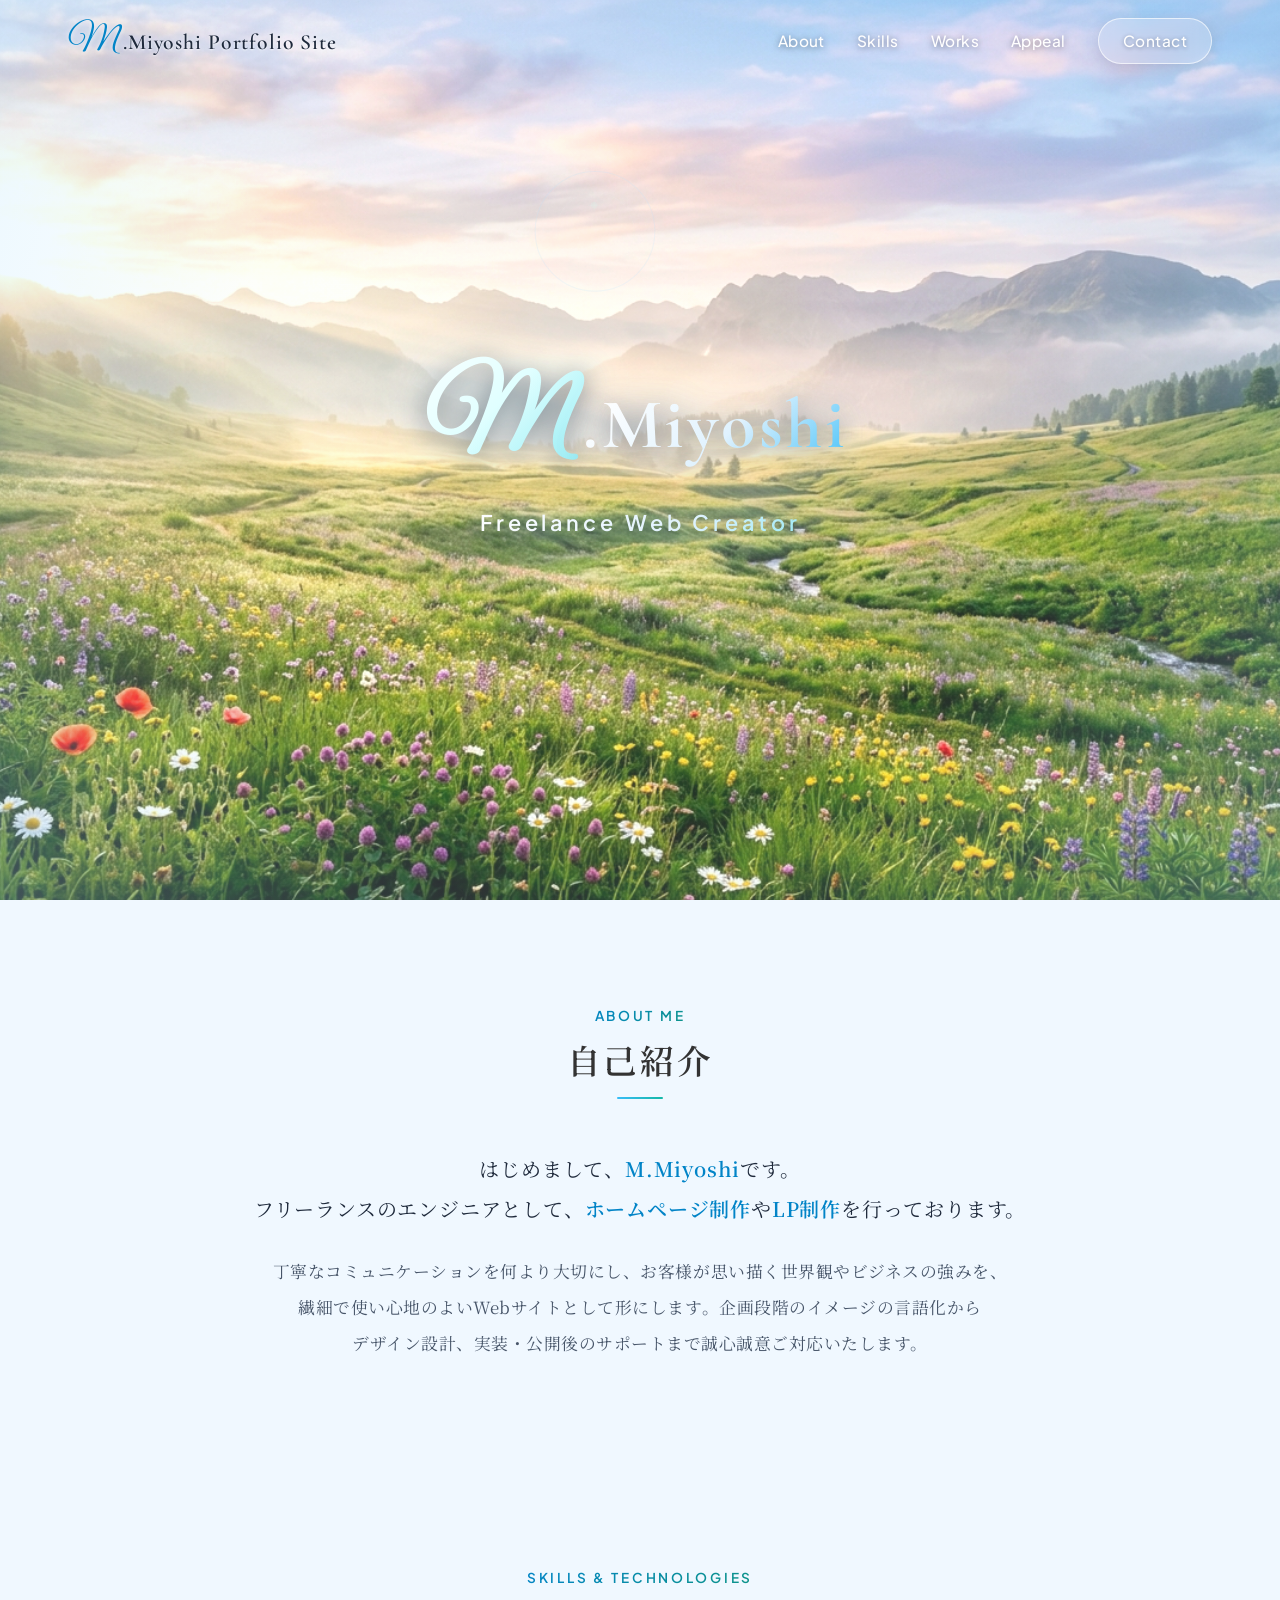
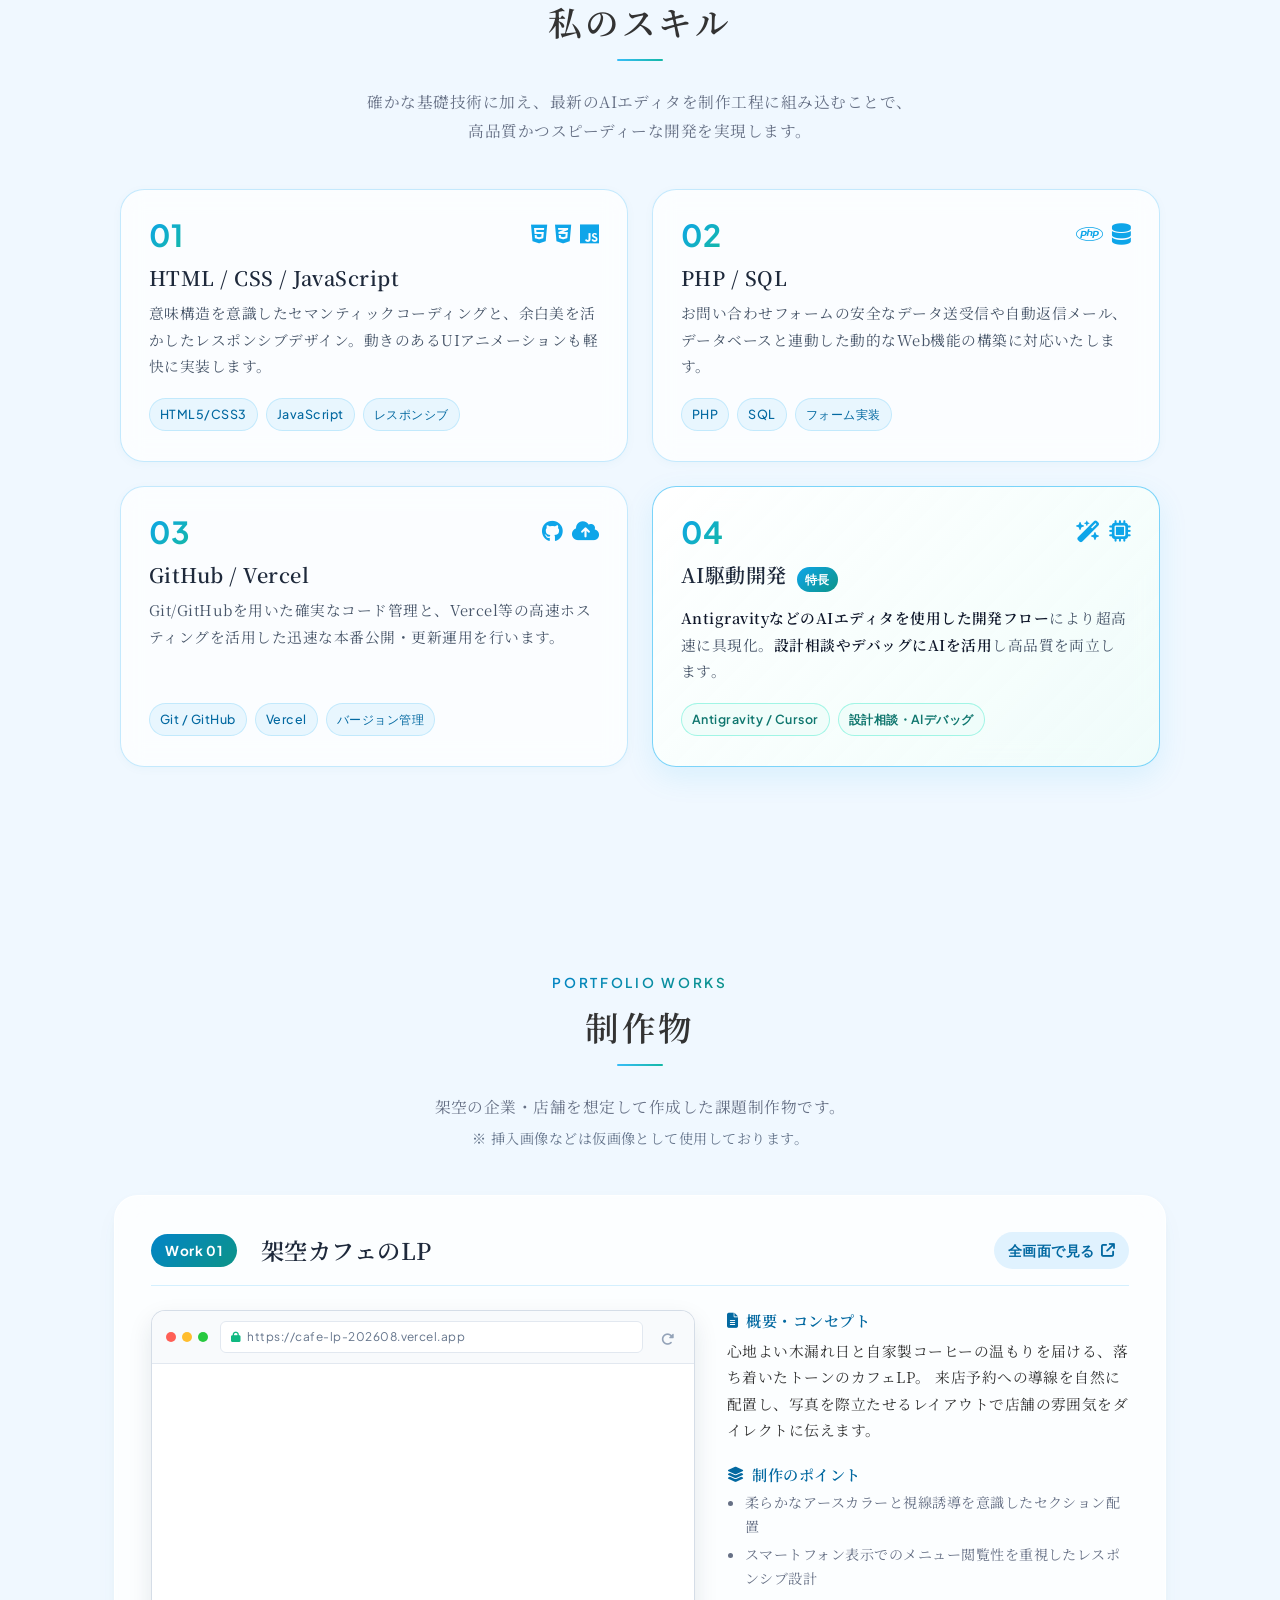
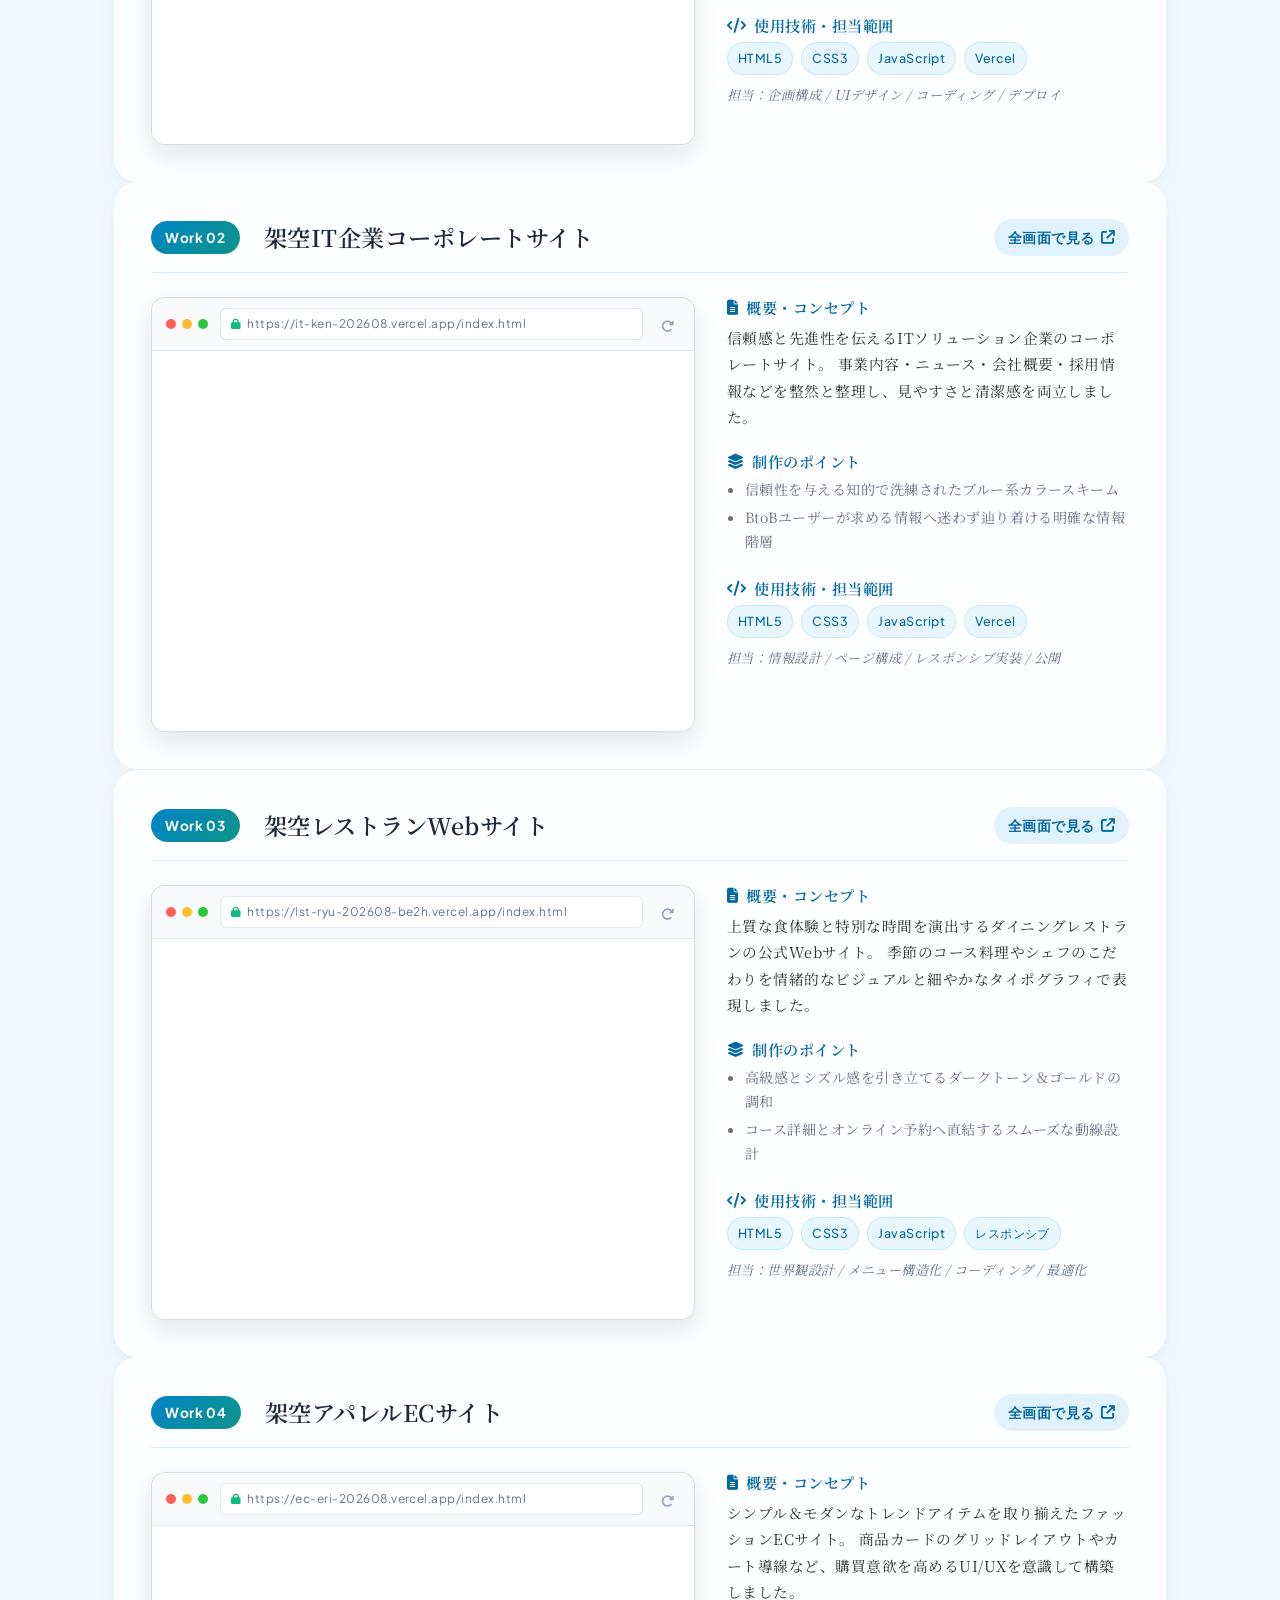
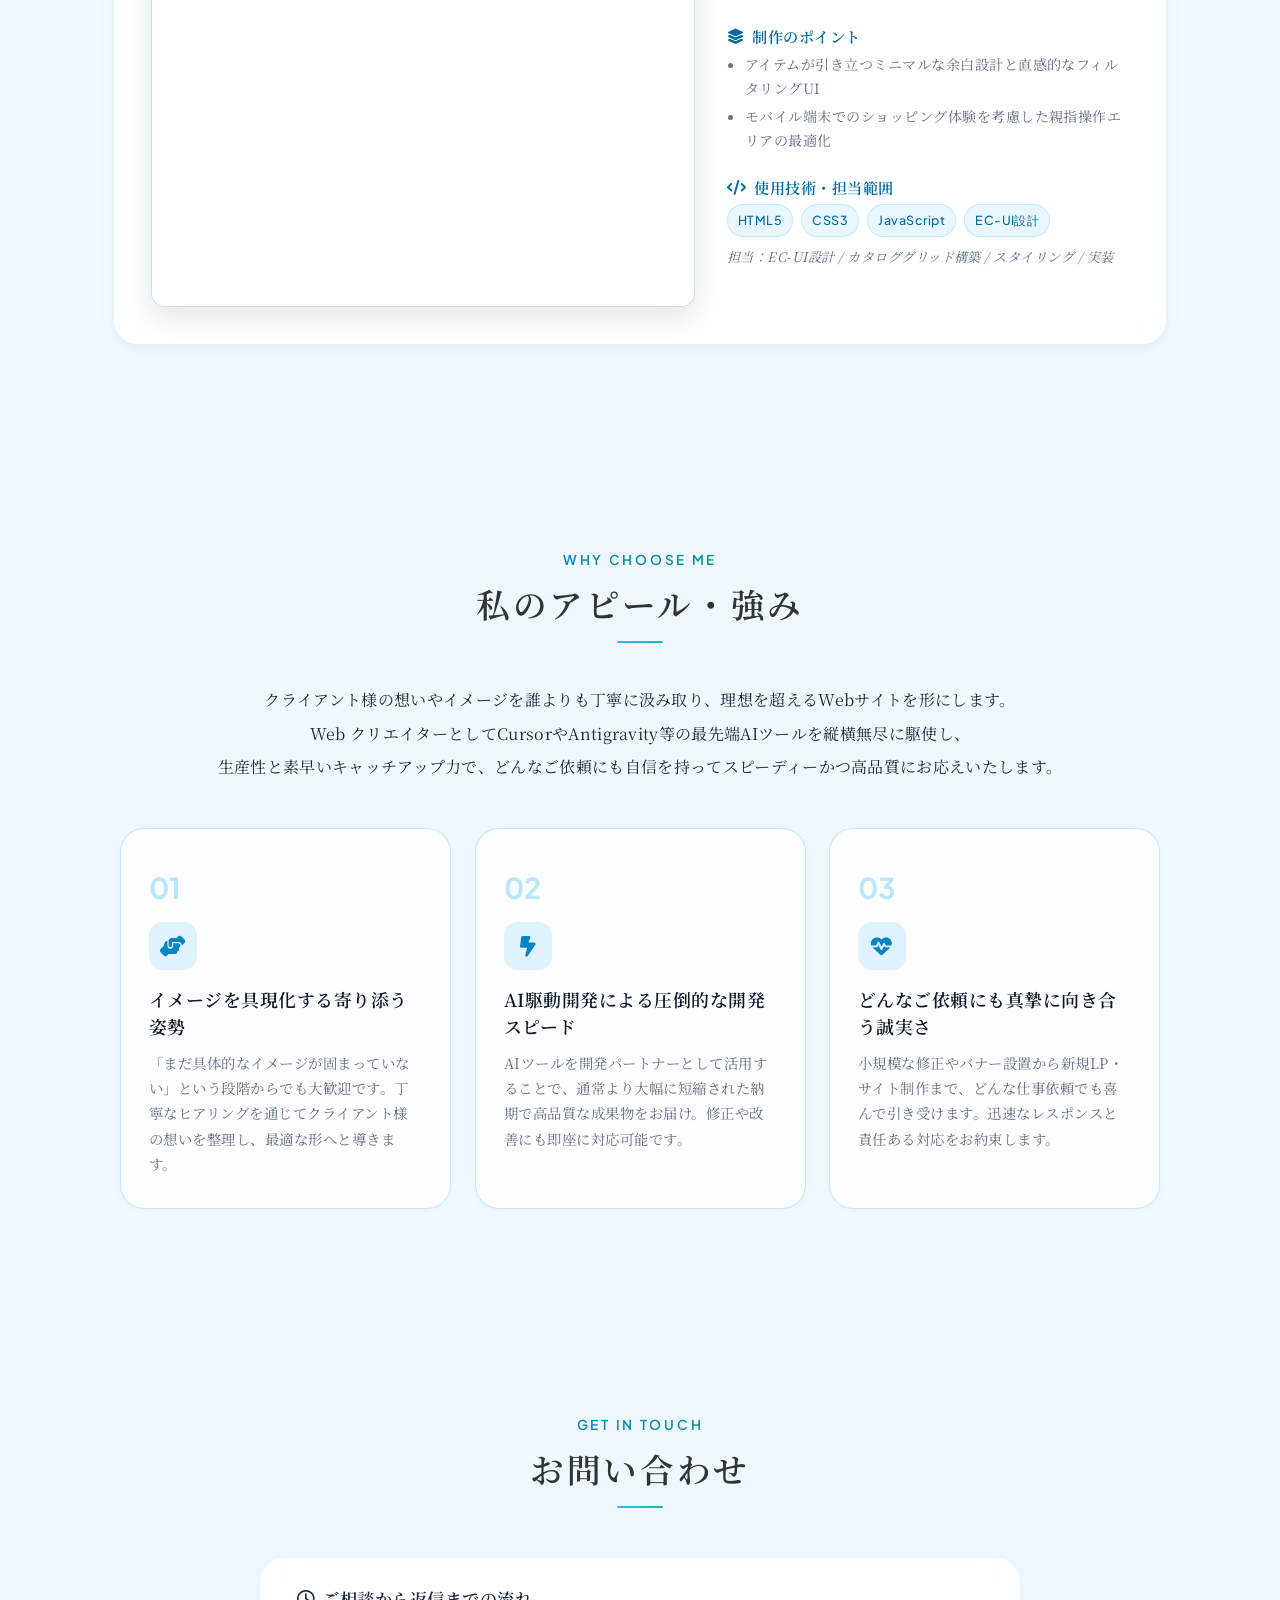
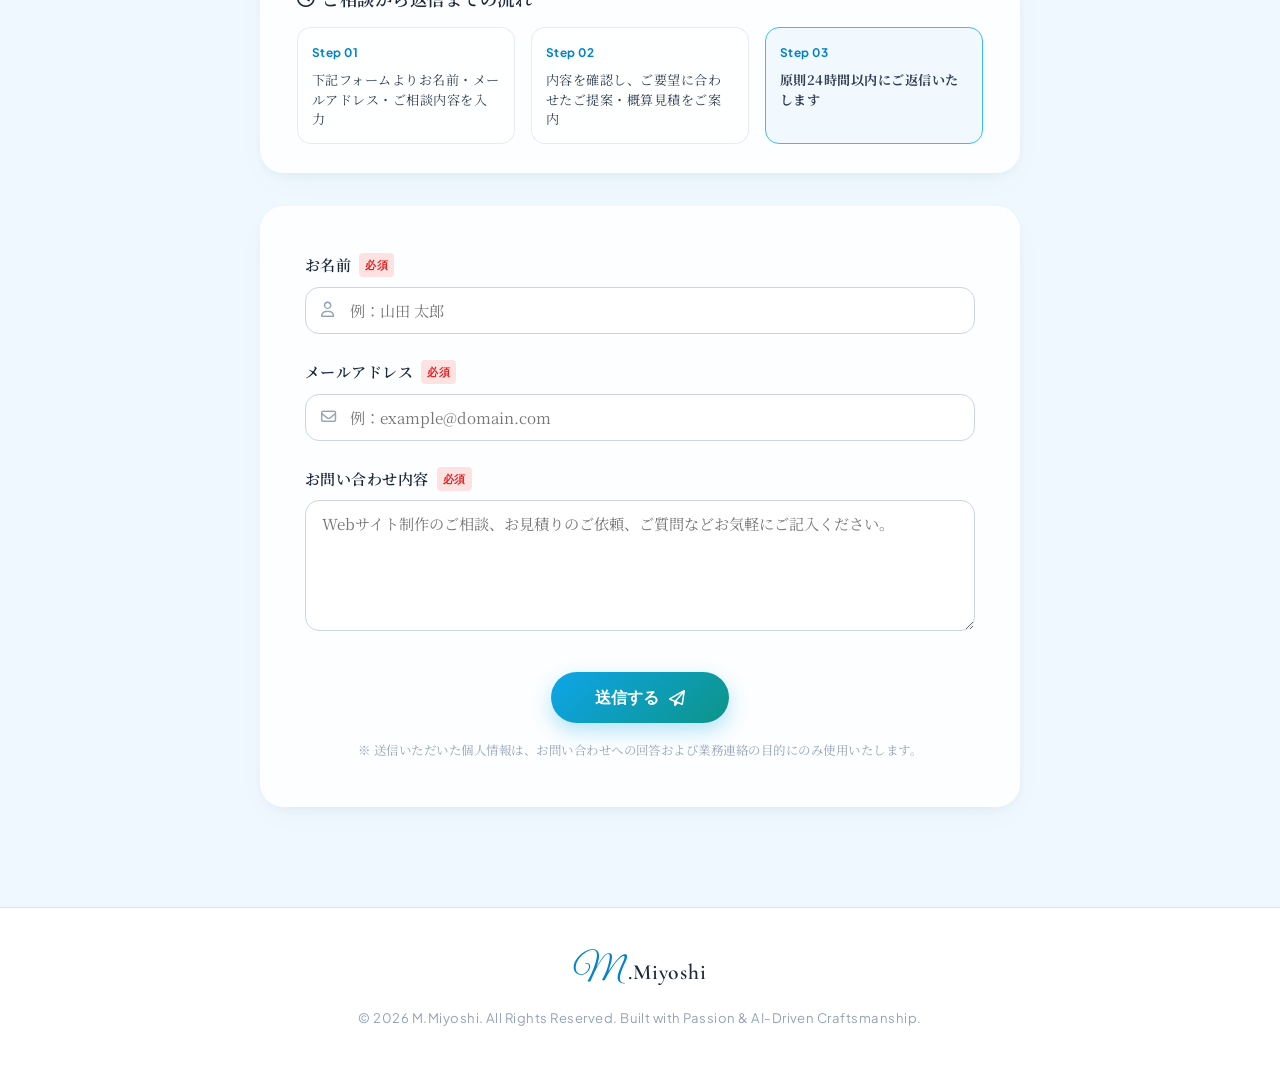
==== index.html @ 2bb3b826 "公開" ====
<!DOCTYPE html>
<html lang="ja">
<head>
  <!-- 文字コードとビューポートの設定（スマホ・タブレット・PC対応） -->
  <meta charset="UTF-8">
  <meta name="viewport" content="width=device-width, initial-scale=1.0">
  <meta name="description" content="フリーランスエンジニア M.Miyoshi のポートフォリオサイト。ホームページ制作・LP制作からAI駆動開発による高品質・迅速なWeb制作を提供します。">
  <title>M.Miyoshi | Freelance Web Creator Portfolio</title>

  <!-- Google Fonts: 日本語明朝体（Noto Serif JP）、筆記体（Great Vibes）、サンセリフ（Plus Jakarta Sans / Cormorant Garamond） -->
  <link rel="preconnect" href="https://fonts.googleapis.com">
  <link rel="preconnect" href="https://fonts.gstatic.com" crossorigin>
  <link href="https://fonts.googleapis.com/css2?family=Cormorant+Garamond:wght@500;600;700&family=Great+Vibes&family=Noto+Serif+JP:wght@300;400;500;600;700&family=Plus+Jakarta+Sans:wght@300;400;500;600;700&display=swap" rel="stylesheet">

  <!-- Font Awesome Icons (軽量なアイコンセット) -->
  <link rel="stylesheet" href="https://cdnjs.cloudflare.com/ajax/libs/font-awesome/6.4.0/css/all.min.css">

  <!-- スタイルシートの読み込み -->
  <link rel="stylesheet" href="style.css">
</head>
<body>

  <!-- =================================================== -->
  <!-- ヘッダー・グローバルナビゲーション -->
  <!-- =================================================== -->
  <header class="site-header" id="site-header">
    <div class="header-container">
      <a href="#hero" class="header-logo">
        <span class="logo-script">M</span><span class="logo-text">.Miyoshi  Portfolio Site</span>
      </a>

      <!-- ナビゲーションメニュー（英語表記・シンプルなリンクと透過ボタン） -->
      <nav class="nav-menu" id="nav-menu">
        <ul class="nav-list">
          <li><a href="#about" class="nav-link">About</a></li>
          <li><a href="#skills" class="nav-link">Skills</a></li>
          <li><a href="#works" class="nav-link">Works</a></li>
          <li><a href="#appeal" class="nav-link">Appeal</a></li>
          <li><a href="#contact" class="nav-link nav-btn">Contact</a></li>
        </ul>
      </nav>

      <!-- モバイル用ハンバーガーボタン -->
      <button class="menu-toggle" id="menu-toggle" aria-label="メニューを開閉する">
        <span></span>
        <span></span>
        <span></span>
      </button>
    </div>
  </header>

  <main>
    <!-- =================================================== -->
    <!-- 1. ヒーローセクション（ファーストビュー） -->
    <!-- 背景写真 + 波紋Canvas + M.Miyoshi + Freelance Web Creatorのみ配置 -->
    <!-- =================================================== -->
    <section class="hero-section" id="hero">
      <!-- 最背面：草原背景画像レイヤー -->
      <div class="hero-bg-layer" style="background-image: url('assets/images/hero_meadow.jpg');"></div>
      
      <!-- 背景オーバーレイ（透明度を上げて写真の美しさを際立たせつつテキスト視認性を確保） -->
      <div class="hero-overlay"></div>

      <!-- 中間：マウス軌跡による水面波紋＆キラキラ描画Canvas -->
      <canvas id="hero-canvas" class="hero-canvas"></canvas>

      <!-- 最前面：テキストコンテンツ（余計な枠や写真は排除し、名前と肩書きのみ洗練して配置） -->
      <div class="hero-content">
        <!-- 名前表示：1文字目"M"は筆記体、".Miyoshi"は柔らかい字体、グラデーション+上品なtext-shadow -->
        <h1 class="hero-name">
          <span class="name-script">M</span><span class="name-soft">.Miyoshi</span>
        </h1>

        <!-- 肩書き：名前と同色のシアン〜ホワイト系グラデーション -->
        <p class="hero-tagline">Freelance Web Creator</p>
      </div>
    </section>


    <!-- =================================================== -->
    <!-- 2. 自己紹介セクション（About） -->
    <!-- 枠をつけず、洗練されたシンプルな流れの見栄え -->
    <!-- =================================================== -->
    <section class="section about-section" id="about">
      <div class="container">
        <!-- セクション共通タイトル -->
        <div class="section-header fade-in">
          <span class="section-subtitle">About Me</span>
          <h2 class="section-title">自己紹介</h2>
          <div class="title-line"></div>
        </div>

        <!-- 枠を外し、自然で上質な流れで読ませるレイアウト -->
        <div class="about-simple-content fade-in">
          <div class="about-lead">
            <p class="lead-text">
              <span class="text-line">はじめまして、<strong>M.Miyoshi</strong>です。</span>
              <span class="text-line">フリーランスのエンジニアとして、<strong>ホームページ制作</strong>や<strong>LP制作</strong>を行っております。</span>
            </p>
          </div>
          
          <div class="about-desc">
            <p>
              <span class="text-line">丁寧なコミュニケーションを何より大切にし、お客様が思い描く世界観やビジネスの強みを、</span>
              <span class="text-line">繊細で使い心地のよいWebサイトとして形にします。企画段階のイメージの言語化から</span>
              <span class="text-line">デザイン設計、実装・公開後のサポートまで誠心誠意ご対応いたします。</span>
            </p>
          </div>
        </div>
      </div>
    </section>


    <!-- =================================================== -->
    <!-- 3. 私のスキルセクション（Skills） -->
    <!-- 番号付きリストによる技術スタックとAI駆動開発の具体例 -->
    <!-- =================================================== -->
    <section class="section skills-section" id="skills">
      <div class="container">
        <div class="section-header fade-in">
          <span class="section-subtitle">Skills & Technologies</span>
          <h2 class="section-title">私のスキル</h2>
          <div class="title-line"></div>
        </div>

        <p class="section-intro fade-in">
          <span class="text-line">確かな基礎技術に加え、最新のAIエディタを制作工程に組み込むことで、</span>
          <span class="text-line">高品質かつスピーディーな開発を実現します。</span>
        </p>

        <!-- 横並び（グリッド）形式でのスキル一覧表示 -->
        <ol class="skills-grid-list">
          
          <!-- スキル 01: フロントエンド -->
          <li class="skill-card-compact glass-card fade-in">
            <div class="card-top-row">
              <span class="skill-badge-num">01</span>
              <div class="tech-icon-group">
                <i class="fa-brands fa-html5"></i>
                <i class="fa-brands fa-css3-alt"></i>
                <i class="fa-brands fa-js"></i>
              </div>
            </div>
            <h3 class="skill-card-title">HTML / CSS / JavaScript</h3>
            <p class="skill-card-desc">
              意味構造を意識したセマンティックコーディングと、余白美を活かしたレスポンシブデザイン。動きのあるUIアニメーションも軽快に実装します。
            </p>
            <div class="tag-list">
              <span class="tech-tag">HTML5/CSS3</span>
              <span class="tech-tag">JavaScript</span>
              <span class="tech-tag">レスポンシブ</span>
            </div>
          </li>

          <!-- スキル 02: バックエンド・DB -->
          <li class="skill-card-compact glass-card fade-in">
            <div class="card-top-row">
              <span class="skill-badge-num">02</span>
              <div class="tech-icon-group">
                <i class="fa-brands fa-php"></i>
                <i class="fa-solid fa-database"></i>
              </div>
            </div>
            <h3 class="skill-card-title">PHP / SQL</h3>
            <p class="skill-card-desc">
              お問い合わせフォームの安全なデータ送受信や自動返信メール、データベースと連動した動的なWeb機能の構築に対応いたします。
            </p>
            <div class="tag-list">
              <span class="tech-tag">PHP</span>
              <span class="tech-tag">SQL</span>
              <span class="tech-tag">フォーム実装</span>
            </div>
          </li>

          <!-- スキル 03: 開発管理・デプロイ -->
          <li class="skill-card-compact glass-card fade-in">
            <div class="card-top-row">
              <span class="skill-badge-num">03</span>
              <div class="tech-icon-group">
                <i class="fa-brands fa-github"></i>
                <i class="fa-solid fa-cloud-arrow-up"></i>
              </div>
            </div>
            <h3 class="skill-card-title">GitHub / Vercel</h3>
            <p class="skill-card-desc">
              Git/GitHubを用いた確実なコード管理と、Vercel等の高速ホスティングを活用した迅速な本番公開・更新運用を行います。
            </p>
            <div class="tag-list">
              <span class="tech-tag">Git / GitHub</span>
              <span class="tech-tag">Vercel</span>
              <span class="tech-tag">バージョン管理</span>
            </div>
          </li>

          <!-- スキル 04: AI駆動開発 -->
          <li class="skill-card-compact glass-card card-ai-special fade-in">
            <div class="card-top-row">
              <span class="skill-badge-num">04</span>
              <div class="tech-icon-group">
                <i class="fa-solid fa-wand-magic-sparkles"></i>
                <i class="fa-solid fa-microchip"></i>
              </div>
            </div>
            <div class="title-with-badge">
              <h3 class="skill-card-title">AI駆動開発</h3>
              <span class="badge-featured">特長</span>
            </div>
            <p class="skill-card-desc">
              <strong>AntigravityなどのAIエディタを使用した開発フロー</strong>により超高速に具現化。<strong>設計相談やデバッグにAIを活用</strong>し高品質を両立します。
            </p>
            <div class="tag-list">
              <span class="tech-tag tag-ai">Antigravity / Cursor</span>
              <span class="tech-tag tag-ai">設計相談・AIデバッグ</span>
            </div>
          </li>

        </ol>
      </div>
    </section>


    <!-- =================================================== -->
    <!-- 4. 今まで作成したサイト（Works / 制作物） -->
    <!-- iframeによる実画面プレビュー埋め込み + 番号付きリスト -->
    <!-- =================================================== -->
    <section class="section works-section" id="works">
      <div class="container">
        <div class="section-header fade-in">
          <span class="section-subtitle">Portfolio Works</span>
          <h2 class="section-title">制作物</h2>
          <div class="title-line"></div>
        </div>

        <p class="section-intro fade-in">
          <span class="text-line">架空の企業・店舗を想定して作成した課題制作物です。</span>
          <span class="text-line section-note">※ 挿入画像などは仮画像として使用しております。</span>
        </p>

        <!-- 番号付きリスト形式でのWorks一覧 -->
        <ol class="works-numbered-list">

          <!-- 作品 01: カフェLP -->
          <li class="work-list-item glass-card fade-in">
            <div class="work-header-row">
              <div class="work-number-badge">Work 01</div>
              <h3 class="work-title">架空カフェのLP</h3>
              <div class="work-actions">
                <a href="https://cafe-lp-202608.vercel.app" target="_blank" rel="noopener noreferrer" class="btn-external" title="別タブで開く">
                  <span>全画面で見る</span>
                  <i class="fa-solid fa-arrow-up-right-from-square"></i>
                </a>
              </div>
            </div>

            <div class="work-content-grid">
              <!-- iframe埋め込みブラウザモックアップ -->
              <div class="browser-mockup">
                <div class="mockup-header">
                  <div class="mockup-dots">
                    <span class="dot red"></span>
                    <span class="dot yellow"></span>
                    <span class="dot green"></span>
                  </div>
                  <div class="mockup-address-bar">
                    <i class="fa-solid fa-lock"></i>
                    <span>https://cafe-lp-202608.vercel.app</span>
                  </div>
                  <div class="mockup-actions">
                    <button class="mockup-btn-reload" data-target="iframe-work-1" title="再読み込み">
                      <i class="fa-solid fa-rotate-right"></i>
                    </button>
                  </div>
                </div>
                <div class="iframe-container">
                  <iframe id="iframe-work-1" src="https://cafe-lp-202608.vercel.app" title="架空カフェのLP" loading="lazy" sandbox="allow-scripts allow-same-origin"></iframe>
                </div>
              </div>

              <!-- 作品解説情報 -->
              <div class="work-info">
                <div class="info-block">
                  <h4 class="info-label"><i class="fa-solid fa-file-lines"></i> 概要・コンセプト</h4>
                  <p class="info-text">
                    心地よい木漏れ日と自家製コーヒーの温もりを届ける、落ち着いたトーンのカフェLP。
                    来店予約への導線を自然に配置し、写真を際立たせるレイアウトで店舗の雰囲気をダイレクトに伝えます。
                  </p>
                </div>

                <div class="info-block">
                  <h4 class="info-label"><i class="fa-solid fa-layer-group"></i> 制作のポイント</h4>
                  <ul class="point-bullet-list">
                    <li>柔らかなアースカラーと視線誘導を意識したセクション配置</li>
                    <li>スマートフォン表示でのメニュー閲覧性を重視したレスポンシブ設計</li>
                  </ul>
                </div>

                <div class="info-block">
                  <h4 class="info-label"><i class="fa-solid fa-code"></i> 使用技術・担当範囲</h4>
                  <div class="tag-list">
                    <span class="tech-tag">HTML5</span>
                    <span class="tech-tag">CSS3</span>
                    <span class="tech-tag">JavaScript</span>
                    <span class="tech-tag">Vercel</span>
                  </div>
                  <p class="role-text">担当：企画構成 / UIデザイン / コーディング / デプロイ</p>
                </div>
              </div>
            </div>
          </li>


          <!-- 作品 02: IT企業コーポレートサイト -->
          <li class="work-list-item glass-card fade-in">
            <div class="work-header-row">
              <div class="work-number-badge">Work 02</div>
              <h3 class="work-title">架空IT企業コーポレートサイト</h3>
              <div class="work-actions">
                <a href="https://it-ken-202608.vercel.app/index.html" target="_blank" rel="noopener noreferrer" class="btn-external" title="別タブで開く">
                  <span>全画面で見る</span>
                  <i class="fa-solid fa-arrow-up-right-from-square"></i>
                </a>
              </div>
            </div>

            <div class="work-content-grid">
              <!-- iframe埋め込みブラウザモックアップ -->
              <div class="browser-mockup">
                <div class="mockup-header">
                  <div class="mockup-dots">
                    <span class="dot red"></span>
                    <span class="dot yellow"></span>
                    <span class="dot green"></span>
                  </div>
                  <div class="mockup-address-bar">
                    <i class="fa-solid fa-lock"></i>
                    <span>https://it-ken-202608.vercel.app/index.html</span>
                  </div>
                  <div class="mockup-actions">
                    <button class="mockup-btn-reload" data-target="iframe-work-2" title="再読み込み">
                      <i class="fa-solid fa-rotate-right"></i>
                    </button>
                  </div>
                </div>
                <div class="iframe-container">
                  <iframe id="iframe-work-2" src="https://it-ken-202608.vercel.app/index.html" title="架空IT企業コーポレートサイト" loading="lazy" sandbox="allow-scripts allow-same-origin"></iframe>
                </div>
              </div>

              <!-- 作品解説情報 -->
              <div class="work-info">
                <div class="info-block">
                  <h4 class="info-label"><i class="fa-solid fa-file-lines"></i> 概要・コンセプト</h4>
                  <p class="info-text">
                    信頼感と先進性を伝えるITソリューション企業のコーポレートサイト。
                    事業内容・ニュース・会社概要・採用情報などを整然と整理し、見やすさと清潔感を両立しました。
                  </p>
                </div>

                <div class="info-block">
                  <h4 class="info-label"><i class="fa-solid fa-layer-group"></i> 制作のポイント</h4>
                  <ul class="point-bullet-list">
                    <li>信頼性を与える知的で洗練されたブルー系カラースキーム</li>
                    <li>BtoBユーザーが求める情報へ迷わず辿り着ける明確な情報階層</li>
                  </ul>
                </div>

                <div class="info-block">
                  <h4 class="info-label"><i class="fa-solid fa-code"></i> 使用技術・担当範囲</h4>
                  <div class="tag-list">
                    <span class="tech-tag">HTML5</span>
                    <span class="tech-tag">CSS3</span>
                    <span class="tech-tag">JavaScript</span>
                    <span class="tech-tag">Vercel</span>
                  </div>
                  <p class="role-text">担当：情報設計 / ページ構成 / レスポンシブ実装 / 公開</p>
                </div>
              </div>
            </div>
          </li>


          <!-- 作品 03: レストランWebサイト -->
          <li class="work-list-item glass-card fade-in">
            <div class="work-header-row">
              <div class="work-number-badge">Work 03</div>
              <h3 class="work-title">架空レストランWebサイト</h3>
              <div class="work-actions">
                <a href="https://lst-ryu-202608-be2h.vercel.app/index.html" target="_blank" rel="noopener noreferrer" class="btn-external" title="別タブで開く">
                  <span>全画面で見る</span>
                  <i class="fa-solid fa-arrow-up-right-from-square"></i>
                </a>
              </div>
            </div>

            <div class="work-content-grid">
              <!-- iframe埋め込みブラウザモックアップ -->
              <div class="browser-mockup">
                <div class="mockup-header">
                  <div class="mockup-dots">
                    <span class="dot red"></span>
                    <span class="dot yellow"></span>
                    <span class="dot green"></span>
                  </div>
                  <div class="mockup-address-bar">
                    <i class="fa-solid fa-lock"></i>
                    <span>https://lst-ryu-202608-be2h.vercel.app/index.html</span>
                  </div>
                  <div class="mockup-actions">
                    <button class="mockup-btn-reload" data-target="iframe-work-3" title="再読み込み">
                      <i class="fa-solid fa-rotate-right"></i>
                    </button>
                  </div>
                </div>
                <div class="iframe-container">
                  <iframe id="iframe-work-3" src="https://lst-ryu-202608-be2h.vercel.app/index.html" title="架空レストランWebサイト" loading="lazy" sandbox="allow-scripts allow-same-origin"></iframe>
                </div>
              </div>

              <!-- 作品解説情報 -->
              <div class="work-info">
                <div class="info-block">
                  <h4 class="info-label"><i class="fa-solid fa-file-lines"></i> 概要・コンセプト</h4>
                  <p class="info-text">
                    上質な食体験と特別な時間を演出するダイニングレストランの公式Webサイト。
                    季節のコース料理やシェフのこだわりを情緒的なビジュアルと細やかなタイポグラフィで表現しました。
                  </p>
                </div>

                <div class="info-block">
                  <h4 class="info-label"><i class="fa-solid fa-layer-group"></i> 制作のポイント</h4>
                  <ul class="point-bullet-list">
                    <li>高級感とシズル感を引き立てるダークトーン＆ゴールドの調和</li>
                    <li>コース詳細とオンライン予約へ直結するスムーズな動線設計</li>
                  </ul>
                </div>

                <div class="info-block">
                  <h4 class="info-label"><i class="fa-solid fa-code"></i> 使用技術・担当範囲</h4>
                  <div class="tag-list">
                    <span class="tech-tag">HTML5</span>
                    <span class="tech-tag">CSS3</span>
                    <span class="tech-tag">JavaScript</span>
                    <span class="tech-tag">レスポンシブ</span>
                  </div>
                  <p class="role-text">担当：世界観設計 / メニュー構造化 / コーディング / 最適化</p>
                </div>
              </div>
            </div>
          </li>


          <!-- 作品 04: アパレルECサイト -->
          <li class="work-list-item glass-card fade-in">
            <div class="work-header-row">
              <div class="work-number-badge">Work 04</div>
              <h3 class="work-title">架空アパレルECサイト</h3>
              <div class="work-actions">
                <a href="https://ec-eri-202608.vercel.app/index.html" target="_blank" rel="noopener noreferrer" class="btn-external" title="別タブで開く">
                  <span>全画面で見る</span>
                  <i class="fa-solid fa-arrow-up-right-from-square"></i>
                </a>
              </div>
            </div>

            <div class="work-content-grid">
              <!-- iframe埋め込みブラウザモックアップ -->
              <div class="browser-mockup">
                <div class="mockup-header">
                  <div class="mockup-dots">
                    <span class="dot red"></span>
                    <span class="dot yellow"></span>
                    <span class="dot green"></span>
                  </div>
                  <div class="mockup-address-bar">
                    <i class="fa-solid fa-lock"></i>
                    <span>https://ec-eri-202608.vercel.app/index.html</span>
                  </div>
                  <div class="mockup-actions">
                    <button class="mockup-btn-reload" data-target="iframe-work-4" title="再読み込み">
                      <i class="fa-solid fa-rotate-right"></i>
                    </button>
                  </div>
                </div>
                <div class="iframe-container">
                  <iframe id="iframe-work-4" src="https://ec-eri-202608.vercel.app/index.html" title="架空アパレルECサイト" loading="lazy" sandbox="allow-scripts allow-same-origin"></iframe>
                </div>
              </div>

              <!-- 作品解説情報 -->
              <div class="work-info">
                <div class="info-block">
                  <h4 class="info-label"><i class="fa-solid fa-file-lines"></i> 概要・コンセプト</h4>
                  <p class="info-text">
                    シンプル＆モダンなトレンドアイテムを取り揃えたファッションECサイト。
                    商品カードのグリッドレイアウトやカート導線など、購買意欲を高めるUI/UXを意識して構築しました。
                  </p>
                </div>

                <div class="info-block">
                  <h4 class="info-label"><i class="fa-solid fa-layer-group"></i> 制作のポイント</h4>
                  <ul class="point-bullet-list">
                    <li>アイテムが引き立つミニマルな余白設計と直感的なフィルタリングUI</li>
                    <li>モバイル端末でのショッピング体験を考慮した親指操作エリアの最適化</li>
                  </ul>
                </div>

                <div class="info-block">
                  <h4 class="info-label"><i class="fa-solid fa-code"></i> 使用技術・担当範囲</h4>
                  <div class="tag-list">
                    <span class="tech-tag">HTML5</span>
                    <span class="tech-tag">CSS3</span>
                    <span class="tech-tag">JavaScript</span>
                    <span class="tech-tag">EC-UI設計</span>
                  </div>
                  <p class="role-text">担当：EC-UI設計 / カタロググリッド構築 / スタイリング / 実装</p>
                </div>
              </div>
            </div>
          </li>

        </ol>
      </div>
    </section>


    <!-- =================================================== -->
    <!-- 5. アピールセクション（Appeal） -->
    <!-- AI-Driven Developerとしての強み・キャッチアップ力・寄り添う姿勢 -->
    <!-- =================================================== -->
    <section class="section appeal-section" id="appeal">
      <div class="container">
        <div class="section-header fade-in">
          <span class="section-subtitle">Why Choose Me</span>
          <h2 class="section-title">私のアピール・強み</h2>
          <div class="title-line"></div>
        </div>

        <!-- アピール自己紹介文（枠を除去し、テキストのみで配置） -->
        <div class="appeal-statement fade-in">
          <p class="statement-text">
            <span class="text-line">クライアント様の想いやイメージを誰よりも丁寧に汲み取り、理想を超えるWebサイトを形にします。</span>
            <span class="text-line">Web クリエイターとしてCursorやAntigravity等の最先端AIツールを縦横無尽に駆使し、</span>
            <span class="text-line">生産性と素早いキャッチアップ力で、どんなご依頼にも自信を持ってスピーディーかつ高品質にお応えいたします。</span>
          </p>
        </div>

        <!-- 番号付きリスト形式での強み解説 -->
        <ol class="appeal-numbered-list">
          
          <li class="appeal-card glass-card fade-in">
            <div class="appeal-num">01</div>
            <div class="appeal-icon-wrap">
              <i class="fa-solid fa-handshake-angle"></i>
            </div>
            <h3 class="appeal-card-title">イメージを具現化する寄り添う姿勢</h3>
            <p class="appeal-card-desc">
              「まだ具体的なイメージが固まっていない」という段階からでも大歓迎です。丁寧なヒアリングを通じてクライアント様の想いを整理し、最適な形へと導きます。
            </p>
          </li>

          <li class="appeal-card glass-card fade-in">
            <div class="appeal-num">02</div>
            <div class="appeal-icon-wrap">
              <i class="fa-solid fa-bolt-lightning"></i>
            </div>
            <h3 class="appeal-card-title">AI駆動開発による圧倒的な開発スピード</h3>
            <p class="appeal-card-desc">
              AIツールを開発パートナーとして活用することで、通常より大幅に短縮された納期で高品質な成果物をお届け。修正や改善にも即座に対応可能です。
            </p>
          </li>

          <li class="appeal-card glass-card fade-in">
            <div class="appeal-num">03</div>
            <div class="appeal-icon-wrap">
              <i class="fa-solid fa-heart-pulse"></i>
            </div>
            <h3 class="appeal-card-title">どんなご依頼にも真摯に向き合う誠実さ</h3>
            <p class="appeal-card-desc">
              小規模な修正やバナー設置から新規LP・サイト制作まで、どんな仕事依頼でも喜んで引き受けます。迅速なレスポンスと責任ある対応をお約束します。
            </p>
          </li>

        </ol>
      </div>
    </section>


    <!-- =================================================== -->
    <!-- 6. お問い合わせセクション（Contact） -->
    <!-- シンプルな入力フォーム + 24時間以内返信のご案内 -->
    <!-- =================================================== -->
    <section class="section contact-section" id="contact">
      <div class="container">
        <div class="section-header fade-in">
          <span class="section-subtitle">Get In Touch</span>
          <h2 class="section-title">お問い合わせ</h2>
          <div class="title-line"></div>
        </div>

        <!-- 番号付きリストによるご相談・返信の流れ案内 -->
        <div class="contact-flow-card glass-card fade-in">
          <h3 class="flow-title"><i class="fa-regular fa-clock"></i> ご相談から返信までの流れ</h3>
          <ol class="contact-steps-list">
            <li class="step-item">
              <span class="step-num">Step 01</span>
              <span class="step-text">下記フォームよりお名前・メールアドレス・ご相談内容を入力</span>
            </li>
            <li class="step-item">
              <span class="step-num">Step 02</span>
              <span class="step-text">内容を確認し、ご要望に合わせたご提案・概算見積をご案内</span>
            </li>
            <li class="step-item highlight-step">
              <span class="step-num">Step 03</span>
              <span class="step-text"><strong>原則24時間以内にご返信いたします</strong></span>
            </li>
          </ol>
        </div>

        <!-- お問い合わせフォーム -->
        <div class="contact-card glass-card fade-in">
          <form class="contact-form" id="contact-form">
            <!-- 名前 -->
            <div class="form-group">
              <label for="user-name" class="form-label">
                お名前 <span class="required-badge">必須</span>
              </label>
              <div class="input-wrapper">
                <i class="fa-regular fa-user input-icon"></i>
                <input type="text" id="user-name" name="name" class="form-input" placeholder="例：山田 太郎" required>
              </div>
            </div>

            <!-- メールアドレス -->
            <div class="form-group">
              <label for="user-email" class="form-label">
                メールアドレス <span class="required-badge">必須</span>
              </label>
              <div class="input-wrapper">
                <i class="fa-regular fa-envelope input-icon"></i>
                <input type="email" id="user-email" name="email" class="form-input" placeholder="例：example@domain.com" required>
              </div>
            </div>

            <!-- お問い合わせ内容 -->
            <div class="form-group">
              <label for="user-message" class="form-label">
                お問い合わせ内容 <span class="required-badge">必須</span>
              </label>
              <div class="input-wrapper">
                <textarea id="user-message" name="message" class="form-textarea" rows="5" placeholder="Webサイト制作のご相談、お見積りのご依頼、ご質問などお気軽にご記入ください。" required></textarea>
              </div>
            </div>

            <!-- 送信ボタン -->
            <div class="form-submit-wrap">
              <button type="submit" class="btn-submit" id="submit-btn">
                <span>送信する</span>
                <i class="fa-regular fa-paper-plane"></i>
              </button>
            </div>

            <p class="form-notice">※ 送信いただいた個人情報は、お問い合わせへの回答および業務連絡の目的にのみ使用いたします。</p>
          </form>

          <!-- 送信完了トースト通知 -->
          <div class="form-success-toast" id="form-success-toast" aria-live="polite">
            <i class="fa-solid fa-circle-check"></i>
            <div>
              <h4>お問い合わせありがとうございます</h4>
              <p>メッセージを受け付けました。24時間以内にご返信いたします。</p>
            </div>
          </div>
        </div>

      </div>
    </section>
  </main>

  <!-- =================================================== -->
  <!-- フッター -->
  <!-- =================================================== -->
  <footer class="site-footer">
    <div class="container footer-content">
      <div class="footer-logo">
        <span class="logo-script">M</span><span class="logo-text">.Miyoshi</span>
      </div>
      <p class="footer-copy">© 2026 M.Miyoshi. All Rights Reserved. Built with Passion & AI-Driven Craftsmanship.</p>
    </div>
  </footer>

  <!-- =================================================== -->
  <!-- 画面右下：シャボン玉風フローティングナビゲーション -->
  <!-- ヒーローセクション以降で出現する固定UI -->
  <!-- =================================================== -->
  <div class="floating-bubble-nav" id="floating-bubble-nav" aria-label="フローティングメニュー">
    <!-- 背景タップでメニューを閉じる透明オーバーレイ -->
    <div class="bubble-backdrop" id="bubble-backdrop" aria-hidden="true"></div>

    <!-- シャボン玉展開メニュー（バブルリンク群） -->
    <nav class="bubble-menu-cluster" id="bubble-menu-cluster" aria-label="セクションナビゲーション">
      <!-- 1. TOP バブル -->
      <a href="#hero" class="bubble-item bubble-item-1" data-label="TOP" title="トップへ戻る">
        <span class="bubble-glow"></span>
        <span class="bubble-content">
          <i class="fa-solid fa-arrow-up"></i>
          <span class="bubble-text">TOP</span>
        </span>
      </a>

      <!-- 2. About バブル -->
      <a href="#about" class="bubble-item bubble-item-2" data-label="About" title="自己紹介">
        <span class="bubble-glow"></span>
        <span class="bubble-content">
          <i class="fa-solid fa-user"></i>
          <span class="bubble-text">About</span>
        </span>
      </a>

      <!-- 3. Skills バブル -->
      <a href="#skills" class="bubble-item bubble-item-3" data-label="Skills" title="スキル一覧">
        <span class="bubble-glow"></span>
        <span class="bubble-content">
          <i class="fa-solid fa-code"></i>
          <span class="bubble-text">Skills</span>
        </span>
      </a>

      <!-- 4. Works バブル -->
      <a href="#works" class="bubble-item bubble-item-4" data-label="Works" title="制作物">
        <span class="bubble-glow"></span>
        <span class="bubble-content">
          <i class="fa-solid fa-laptop-code"></i>
          <span class="bubble-text">Works</span>
        </span>
      </a>

      <!-- 5. Appeal バブル -->
      <a href="#appeal" class="bubble-item bubble-item-5" data-label="Appeal" title="私のアピール・強み">
        <span class="bubble-glow"></span>
        <span class="bubble-content">
          <i class="fa-solid fa-wand-magic-sparkles"></i>
          <span class="bubble-text">Appeal</span>
        </span>
      </a>
    </nav>

    <!-- 固定ボタン群（縦並び：丸枠ハンバーガーが上、Contactが下） -->
    <div class="floating-btn-stack">
      <!-- 丸枠ハンバーガーメニューボタン（バブルトリガー） -->
      <button class="bubble-toggle-btn" id="bubble-toggle-btn" aria-label="ナビゲーションメニューを開閉する" aria-expanded="false">
        <!-- クリック時に広がる水面波紋エフェクト要素 -->
        <span class="ripple-wave" id="ripple-wave"></span>
        <!-- 光のハイライト反射（シャボン玉らしさ） -->
        <span class="toggle-bubble-highlight"></span>
        <!-- 三本線（開閉で「×」に変形） -->
        <span class="hamburger-bubble-icon">
          <span></span>
          <span></span>
          <span></span>
        </span>
      </button>

      <!-- Contactボタン（固定配置：お問い合わせへダイレクト移動） -->
      <a href="#contact" class="floating-contact-btn" id="floating-contact-btn" aria-label="お問い合わせへスクロール">
        <span class="contact-bubble-highlight"></span>
        <i class="fa-regular fa-envelope"></i>
        <span class="contact-btn-text">Contact</span>
      </a>
    </div>
  </div>

  <!-- スクリプトの読み込み -->
  <script src="script.js"></script>
</body>
</html>
---- style.css ----
@charset "UTF-8";

/* ==========================================================================
   フリーランスプログラマー M.Miyoshi ポートフォリオ スタイルシート
   - カラーパレット: 背景 #f0f8ff (アリスブルー), メイン #f0ffff (azure), 文字 #333333
   - フォント体系: Noto Serif JP（明朝体ベース）, Great Vibes（筆記体）, Plus Jakarta Sans
   - デザイン哲学: 余白美、すりガラス調グラスモーフィズム、繊細な影とグラデーション
   ========================================================================== */

/* --------------------------------------------------------------------------
   1. デザイン変数（カスタムプロパティ）の定義
   -------------------------------------------------------------------------- */
:root {
  /* 背景色・基本色 */
  --color-bg-base: #f0f8ff;         /* アリスブルー（ページ全体の背景色） */
  --color-azure: #f0ffff;           /* Azure（メインカラー・発光アクセント） */
  --color-white: #ffffff;
  --color-text-main: #333333;       /* メインテキスト色（視認性と上品さを両立） */
  --color-text-muted: #667085;      /* 補足説明テキスト色 */
  --color-text-light: #8e9baa;

  /* アクセント・グラデーション色 */
  --color-cyan-primary: #0ea5e9;    /* 鮮やかなシアンブルー */
  --color-cyan-glow: #38bdf8;
  --color-cyan-pale: #e0f2fe;
  --color-mint-accent: #14b8a6;
  --color-gold-subtle: #d4af37;

  /* グラスモーフィズム（すりガラス効果）用スタイル */
  --glass-bg: rgba(255, 255, 255, 0.78);
  --glass-bg-hover: rgba(255, 255, 255, 0.92);
  --glass-border: rgba(255, 255, 255, 0.9);
  --glass-border-subtle: rgba(186, 230, 253, 0.4);
  --glass-shadow: 0 10px 30px -10px rgba(14, 116, 144, 0.08), 0 4px 12px rgba(0, 0, 0, 0.03);
  --glass-shadow-hover: 0 20px 40px -12px rgba(14, 116, 144, 0.16), 0 8px 20px rgba(0, 0, 0, 0.04);

  /* フォント定義 */
  --font-serif: 'Noto Serif JP', 'Yu Mincho', 'Hiragino Mincho ProN', serif;
  --font-script: 'Great Vibes', cursive;
  --font-soft-serif: 'Cormorant Garamond', 'Noto Serif JP', serif;
  --font-sans: 'Plus Jakarta Sans', -apple-system, BlinkMacSystemFont, 'Segoe UI', sans-serif;

  /* トランジション（滑らかなアニメーション設定） */
  --transition-fast: 0.2s cubic-bezier(0.16, 1, 0.3, 1);
  --transition-smooth: 0.4s cubic-bezier(0.16, 1, 0.3, 1);
  --transition-slow: 0.8s cubic-bezier(0.16, 1, 0.3, 1);

  /* 角丸の基準値 */
  --radius-sm: 8px;
  --radius-md: 14px;
  --radius-lg: 24px;
  --radius-full: 9999px;
}

/* --------------------------------------------------------------------------
   2. リセット CSS & 基本スタイリング
   -------------------------------------------------------------------------- */
*, *::before, *::after {
  box-sizing: border-box;
  margin: 0;
  padding: 0;
}

html {
  scroll-behavior: smooth;
  font-size: 16px;
}

body {
  font-family: var(--font-serif);
  color: var(--color-text-main);
  background-color: var(--color-bg-base);
  line-height: 1.85;
  letter-spacing: 0.03em;
  overflow-x: hidden;
  -webkit-font-smoothing: antialiased;
  -moz-osx-font-smoothing: grayscale;
}

/* 見出し・リンク・リストの初期化 */
h1, h2, h3, h4, h5, h6 {
  font-family: var(--font-serif);
  font-weight: 600;
  line-height: 1.4;
  color: var(--color-text-main);
}

a {
  color: inherit;
  text-decoration: none;
  transition: color var(--transition-fast);
}

ul, ol {
  list-style: none;
}

img {
  max-width: 100%;
  height: auto;
  display: block;
}

button, input, textarea {
  font-family: inherit;
  font-size: inherit;
}

/* 共通コンテナ（余白を生かした美しい中央配置） */
.container {
  width: 100%;
  max-width: 1100px;
  margin-left: auto;
  margin-right: auto;
  padding-left: 24px;
  padding-right: 24px;
}

/* セクション共通レイアウト（余白をしっかり確保） */
.section {
  padding: 100px 0;
  position: relative;
}

/* セクションタイトル（明朝体の美しさと英字サブタイトルの調和） */
.section-header {
  text-align: center;
  margin-bottom: 50px;
}

.section-subtitle {
  display: inline-block;
  font-family: var(--font-sans);
  font-size: 0.85rem;
  font-weight: 600;
  text-transform: uppercase;
  letter-spacing: 0.2em;
  color: var(--color-cyan-primary);
  margin-bottom: 8px;
  background: linear-gradient(135deg, #0284c7, #0d9488);
  -webkit-background-clip: text;
  -webkit-text-fill-color: transparent;
}

.section-title {
  font-size: 2.1rem;
  letter-spacing: 0.08em;
  color: var(--color-text-main);
  margin-bottom: 14px;
  position: relative;
}

.title-line {
  width: 46px;
  height: 2px;
  background: linear-gradient(90deg, #38bdf8, #14b8a6);
  margin: 0 auto;
  border-radius: 2px;
}

.section-intro {
  text-align: center;
  max-width: 680px;
  margin: -24px auto 44px;
  color: var(--color-text-muted);
  font-size: 0.98rem;
  line-height: 1.85;
  word-break: auto-phrase;
  line-break: strict;
}

/* グラスモーフィズムカード共通 */
.glass-card {
  background: var(--glass-bg);
  backdrop-filter: blur(16px);
  -webkit-backdrop-filter: blur(16px);
  border: 1px solid var(--glass-border);
  border-radius: var(--radius-lg);
  box-shadow: var(--glass-shadow);
  transition: transform var(--transition-smooth), box-shadow var(--transition-smooth), border-color var(--transition-smooth);
}

.glass-card:hover {
  border-color: rgba(255, 255, 255, 1);
  box-shadow: var(--glass-shadow-hover);
}


/* --------------------------------------------------------------------------
   3. ヘッダー・グローバルナビゲーション
   -------------------------------------------------------------------------- */
.site-header {
  position: fixed;
  top: 0;
  left: 0;
  right: 0;
  z-index: 1000;
  padding: 18px 0;
  background: transparent;
  transition: transform 0.4s cubic-bezier(0.16, 1, 0.3, 1), opacity 0.4s cubic-bezier(0.16, 1, 0.3, 1), padding var(--transition-smooth);
}

/* メインセクション突入時: ヘッダーを画面上部へ退避・非表示化 */
.site-header.is-hidden {
  opacity: 0;
  pointer-events: none;
  transform: translateY(-100%);
}

.header-container {
  max-width: 1200px;
  margin: 0 auto;
  padding: 0 28px;
  display: flex;
  align-items: center;
  justify-content: space-between;
}

/* ロゴデザイン（スクロール有無に関わらず、M: シアンブルー、.Miyoshi: ダークトーンで常時統一） */
.header-logo {
  display: inline-flex;
  align-items: baseline;
  text-decoration: none;
  overflow: visible;
}

.logo-script {
  font-family: var(--font-script);
  font-size: 2.3rem;
  color: #0284c7;
  line-height: 1.25;
  display: inline-block;
  padding: 0.1em 0.15em 0.05em 0.1em;
  margin: -0.1em 0 -0.05em -0.1em;
  overflow: visible;
  filter: drop-shadow(0 1px 2px rgba(255, 255, 255, 0.8));
}

.logo-text {
  font-family: var(--font-soft-serif);
  font-size: 1.35rem;
  font-weight: 600;
  letter-spacing: 0.04em;
  color: #1e293b;
  text-shadow: 0 1px 2px rgba(255, 255, 255, 0.8);
}

.site-header.scrolled .logo-script {
  color: #0284c7;
}

.site-header.scrolled .logo-text {
  color: #1e293b;
}

.nav-list {
  display: flex;
  align-items: center;
  gap: 32px;
}

/* ナビリンク（初期は白テキスト、ホバー時はシアン） */
.nav-link {
  font-family: var(--font-sans);
  font-size: 0.96rem;
  font-weight: 500;
  color: #ffffff;
  display: inline-block;
  padding: 6px 0;
  position: relative;
  letter-spacing: 0.03em;
  text-shadow: 0 1px 6px rgba(0, 20, 40, 0.5);
  transition: color var(--transition-fast), text-shadow var(--transition-fast);
}

.nav-link::after {
  content: '';
  position: absolute;
  bottom: 0;
  left: 0;
  width: 0%;
  height: 2px;
  background: linear-gradient(90deg, #38bdf8, #2dd4bf);
  transition: width var(--transition-smooth);
}

.nav-link:hover {
  color: #38bdf8;
}

.nav-link:hover::after {
  width: 100%;
}

/* スクロール時のナビゲーションリンク色 */
.site-header.scrolled .nav-link {
  color: #4b5563;
  text-shadow: none;
}

.site-header.scrolled .nav-link:hover {
  color: #0ea5e9;
}

/* お問い合わせボタン（透過50%以上・フロストガラス） */
.nav-btn {
  background: rgba(255, 255, 255, 0.18) !important;
  color: #ffffff !important;
  border: 1px solid rgba(255, 255, 255, 0.65);
  backdrop-filter: blur(10px);
  -webkit-backdrop-filter: blur(10px);
  padding: 8px 24px !important;
  border-radius: var(--radius-full);
  box-shadow: 0 4px 15px rgba(0, 0, 0, 0.1);
  text-shadow: 0 1px 4px rgba(0, 20, 40, 0.4);
  transition: all var(--transition-fast);
}

.nav-btn::after {
  display: none !important;
}

.nav-btn:hover {
  background: rgba(56, 189, 248, 0.35) !important;
  border-color: #38bdf8;
  color: #ffffff !important;
  transform: translateY(-2px);
  box-shadow: 0 6px 20px rgba(56, 189, 248, 0.3);
}

.site-header.scrolled .nav-btn {
  background: rgba(14, 165, 233, 0.16) !important;
  color: #0284c7 !important;
  border-color: rgba(14, 165, 233, 0.45);
  text-shadow: none;
}

.site-header.scrolled .nav-btn:hover {
  background: rgba(14, 165, 233, 0.32) !important;
  color: #0369a1 !important;
  border-color: rgba(14, 165, 233, 0.8);
}

/* モバイルハンバーガーボタン */
.menu-toggle {
  display: none;
  background: none;
  border: none;
  cursor: pointer;
  padding: 8px;
  z-index: 1001;
}

.menu-toggle span {
  display: block;
  width: 24px;
  height: 2px;
  background: #ffffff;
  margin: 5px 0;
  border-radius: 2px;
  transition: all var(--transition-fast);
}

.site-header.scrolled .menu-toggle span {
  background: var(--color-text-main);
}


/* --------------------------------------------------------------------------
   4. ヒーローセクション（ファーストビュー）
   - 明るく柔らかい光に満ちた草原
   - M.Miyoshi のサイズ拡大（より存在感ある筆記体＆ソフトセリフ）
   - 肩書き: 頭文字大文字 (Freelance Web Creator)
   -------------------------------------------------------------------------- */
.hero-section {
  position: relative;
  min-height: 100vh;
  display: flex;
  align-items: center;
  justify-content: center;
  overflow: hidden;
  padding: 80px 20px;
}

/* 最背面：草原背景画像レイヤー（明るく鮮やかで柔らかなトーン） */
.hero-bg-layer {
  position: absolute;
  top: 0;
  left: 0;
  width: 100%;
  height: 100%;
  background-size: cover;
  background-position: center bottom;
  background-repeat: no-repeat;
  z-index: 1;
  filter: brightness(1.05) saturate(1.05);
  transform: scale(1.02);
  transition: transform 12s ease-out;
}

/* 背景オーバーレイ（明るく柔らかな光のグラデーション） */
.hero-overlay {
  position: absolute;
  top: 0;
  left: 0;
  width: 100%;
  height: 100%;
  background: radial-gradient(circle at 50% 45%, rgba(255, 255, 255, 0.22) 0%, rgba(240, 248, 255, 0.15) 50%, rgba(186, 230, 253, 0.35) 100%);
  z-index: 2;
  pointer-events: none;
}

/* 中間レイヤー：水面波紋＆キラキラ粒子を描く Canvas */
.hero-canvas {
  position: absolute;
  top: 0;
  left: 0;
  width: 100%;
  height: 100%;
  z-index: 3;
  pointer-events: none;
}

/* 最前面：コンテンツレイヤー */
.hero-content {
  position: relative;
  z-index: 10;
  text-align: center;
  max-width: 960px;
  padding: 20px;
  background: transparent;
  border: none;
  box-shadow: none;
  backdrop-filter: none;
  -webkit-backdrop-filter: none;
  animation: heroFadeIn 1.2s cubic-bezier(0.16, 1, 0.3, 1) forwards;
}

@keyframes heroFadeIn {
  0% {
    opacity: 0;
    transform: translateY(24px) scale(0.98);
  }
  100% {
    opacity: 1;
    transform: translateY(0) scale(1);
  }
}

/* 名前表示（サイズを拡大） */
.hero-name {
  margin-bottom: 14px;
  display: flex;
  align-items: baseline;
  justify-content: center;
  overflow: visible;
}

/* 筆記体"M": サイズ拡大 6.6rem + 見切れ防止余白 */
.name-script {
  font-family: var(--font-script);
  font-size: 6.6rem;
  line-height: 1.25;
  display: inline-block;
  overflow: visible;
  padding: 0.2em 0.25em 0.1em 0.15em;
  margin: -0.2em -0.1em -0.1em -0.15em;
  background: linear-gradient(135deg, #ffffff 0%, #e0ffff 45%, #7ee6f0 100%);
  -webkit-background-clip: text;
  -webkit-text-fill-color: transparent;
  /* 上品な影の演出 */
  filter: drop-shadow(0 4px 14px rgba(5, 25, 45, 0.65)) drop-shadow(0 0 24px rgba(240, 255, 255, 0.9));
}

/* ".Miyoshi": サイズ拡大 4.4rem */
.name-soft {
  font-family: var(--font-soft-serif);
  font-size: 4.4rem;
  font-weight: 700;
  letter-spacing: 0.05em;
  line-height: 1.2;
  display: inline-block;
  padding: 0.1em 0.1em 0.05em 0;
  background: linear-gradient(135deg, #ffffff 10%, #e0f2fe 55%, #38bdf8 100%);
  -webkit-background-clip: text;
  -webkit-text-fill-color: transparent;
  /* 上品な影の演出 */
  filter: drop-shadow(0 4px 14px rgba(5, 25, 45, 0.65)) drop-shadow(0 0 18px rgba(224, 242, 254, 0.85));
}

/* 肩書き（頭文字のみ大文字: Freelance Web Creator、名前と同じグラデーションカラー） */
.hero-tagline {
  font-family: var(--font-sans);
  font-size: 1.35rem;
  font-weight: 600;
  letter-spacing: 0.18em;
  text-transform: none; /* 頭文字大文字をそのまま表示 */
  background: linear-gradient(135deg, #ffffff 10%, #e0f2fe 60%, #7ee6f0 100%);
  -webkit-background-clip: text;
  -webkit-text-fill-color: transparent;
  filter: drop-shadow(0 3px 8px rgba(5, 25, 45, 0.65)) drop-shadow(0 0 14px rgba(186, 230, 253, 0.8));
  margin-top: 10px;
}


/* --------------------------------------------------------------------------
   5. 自己紹介セクション（About）
   -------------------------------------------------------------------------- */
.about-simple-content {
  max-width: 860px;
  margin: 0 auto;
  text-align: center;
}

.about-lead {
  margin-bottom: 24px;
}

.lead-text {
  font-size: 1.25rem;
  line-height: 2;
  color: #1e293b;
  letter-spacing: 0.04em;
  margin: 0 auto;
}

.lead-text strong {
  color: #0284c7;
  font-weight: 600;
}

.about-desc {
  margin: 0 auto;
}

.about-desc p {
  font-size: 1.05rem;
  color: #475569;
  line-height: 2.15;
  letter-spacing: 0.03em;
}

/* PC等での各行折り返し制御 */
.text-line {
  display: block;
}


/* --------------------------------------------------------------------------
   6. 私のスキルセクション（Skills）
   - 横並びグリッド（2列×2行）のコンパクトで簡潔なレイアウト
   -------------------------------------------------------------------------- */
.skills-grid-list {
  display: grid;
  grid-template-columns: repeat(2, 1fr);
  gap: 24px;
  max-width: 1040px;
  margin: 0 auto;
}

/* スキルカード（埋め込み枠：浮き出る動きを解除し、すっきりとした枠線） */
.skill-card-compact {
  padding: 30px 28px;
  display: flex;
  flex-direction: column;
  justify-content: space-between;
  border-radius: var(--radius-lg);
  background: rgba(255, 255, 255, 0.72);
  backdrop-filter: blur(12px);
  -webkit-backdrop-filter: blur(12px);
  border: 1px solid rgba(186, 230, 253, 0.85);
  box-shadow: 0 2px 10px rgba(14, 116, 144, 0.04);
  transition: border-color var(--transition-fast), background-color var(--transition-fast);
}

.skill-card-compact:hover {
  transform: none; /* 浮き出る動きを解除 */
  border-color: #38bdf8;
  box-shadow: 0 2px 10px rgba(14, 116, 144, 0.04);
  background: rgba(255, 255, 255, 0.88);
}

.card-top-row {
  display: flex;
  align-items: center;
  justify-content: space-between;
  margin-bottom: 14px;
}

.skill-badge-num {
  font-family: var(--font-sans);
  font-size: 1.9rem;
  font-weight: 700;
  line-height: 1;
  background: linear-gradient(135deg, #0ea5e9, #14b8a6);
  -webkit-background-clip: text;
  -webkit-text-fill-color: transparent;
}

.tech-icon-group {
  display: flex;
  gap: 8px;
  font-size: 1.35rem;
  color: #0ea5e9;
}

.title-with-badge {
  display: flex;
  align-items: center;
  gap: 10px;
  margin-bottom: 8px;
}

.skill-card-title {
  font-size: 1.25rem;
  color: #1e293b;
  margin-bottom: 8px;
}

.badge-featured {
  font-family: var(--font-sans);
  font-size: 0.72rem;
  font-weight: 600;
  background: linear-gradient(135deg, #0ea5e9, #0d9488);
  color: #ffffff;
  padding: 2px 8px;
  border-radius: var(--radius-full);
}

.skill-card-desc {
  font-size: 0.92rem;
  color: #475569;
  line-height: 1.8;
  margin-bottom: 18px;
  flex-grow: 1;
}

.skill-card-desc strong {
  color: #0f172a;
  font-weight: 600;
}

/* 特長ハイライト（AI駆動開発カード） */
.card-ai-special {
  border-color: rgba(56, 189, 248, 0.65);
  background: linear-gradient(135deg, rgba(255, 255, 255, 0.95), rgba(240, 253, 250, 0.85));
  box-shadow: 0 10px 30px rgba(14, 165, 233, 0.1);
}

/* タグリスト */
.tag-list {
  display: flex;
  flex-wrap: wrap;
  gap: 8px;
}

.tech-tag {
  font-family: var(--font-sans);
  font-size: 0.78rem;
  font-weight: 500;
  background: rgba(224, 242, 254, 0.7);
  color: #0369a1;
  padding: 4px 10px;
  border-radius: var(--radius-full);
  border: 1px solid rgba(186, 230, 253, 0.8);
}

.tech-tag.tag-ai {
  background: rgba(240, 253, 250, 0.95);
  color: #0f766e;
  border-color: rgba(153, 246, 228, 0.9);
  font-weight: 600;
}
  line-height: 1.6;
}


/* --------------------------------------------------------------------------
   7. 今まで作成したサイト（Works）
   - iframe埋め込みブラウザモックアップ
   - 番号付きリスト形式
   -------------------------------------------------------------------------- */
.works-numbered-list {
  display: flex;
  flex-direction: column;
  gap: 48px;
  max-width: 1040px;
  margin: 0 auto;
}

.work-list-item {
  padding: 36px;
}

.work-header-row {
  display: flex;
  align-items: center;
  justify-content: space-between;
  margin-bottom: 24px;
  flex-wrap: wrap;
  gap: 12px;
  padding-bottom: 16px;
  border-bottom: 1px solid rgba(186, 230, 253, 0.6);
}

.work-number-badge {
  font-family: var(--font-sans);
  font-size: 0.85rem;
  font-weight: 700;
  background: linear-gradient(135deg, #0284c7, #0d9488);
  color: #ffffff;
  padding: 4px 14px;
  border-radius: var(--radius-full);
  letter-spacing: 0.05em;
}

.work-title {
  font-size: 1.45rem;
  color: #1e293b;
  flex-grow: 1;
  margin-left: 12px;
}

.btn-external {
  font-family: var(--font-sans);
  font-size: 0.86rem;
  font-weight: 600;
  color: #0369a1;
  display: inline-flex;
  align-items: center;
  gap: 6px;
  padding: 6px 14px;
  background: var(--color-cyan-pale);
  border-radius: var(--radius-full);
  transition: all var(--transition-fast);
}

.btn-external:hover {
  background: #0ea5e9;
  color: #ffffff;
  transform: translateY(-1px);
}

.work-content-grid {
  display: grid;
  grid-template-columns: 1.15fr 0.85fr;
  gap: 32px;
  align-items: start;
}

/* ブラウザ風モックアップコンテナ */
.browser-mockup {
  background: #ffffff;
  border-radius: var(--radius-md);
  overflow: hidden;
  box-shadow: 0 10px 25px rgba(0, 40, 60, 0.1);
  border: 1px solid rgba(203, 213, 225, 0.8);
}

.mockup-header {
  background: #f8fafc;
  padding: 10px 14px;
  display: flex;
  align-items: center;
  gap: 12px;
  border-bottom: 1px solid #e2e8f0;
}

.mockup-dots {
  display: flex;
  gap: 6px;
}

.dot {
  width: 10px;
  height: 10px;
  border-radius: 50%;
}

.dot.red { background: #ff5f56; }
.dot.yellow { background: #ffbd2e; }
.dot.green { background: #27c93f; }

.mockup-address-bar {
  flex-grow: 1;
  background: #ffffff;
  border-radius: 6px;
  padding: 4px 10px;
  font-family: var(--font-sans);
  font-size: 0.74rem;
  color: #64748b;
  display: flex;
  align-items: center;
  gap: 6px;
  white-space: nowrap;
  overflow: hidden;
  text-overflow: ellipsis;
  border: 1px solid #e2e8f0;
}

.mockup-address-bar i {
  color: #10b981;
  font-size: 0.68rem;
}

.mockup-btn-reload {
  background: none;
  border: none;
  color: #94a3b8;
  cursor: pointer;
  padding: 2px 6px;
  font-size: 0.82rem;
  transition: color var(--transition-fast);
}

.mockup-btn-reload:hover {
  color: #0ea5e9;
}

/* iframeコンテナ（レスポンシブな高さ・スムーズなスクロール） */
.iframe-container {
  position: relative;
  width: 100%;
  height: 380px;
  background: #ffffff;
}

.iframe-container iframe {
  width: 100%;
  height: 100%;
  border: none;
  display: block;
}

/* 作品解説情報 */
.work-info {
  display: flex;
  flex-direction: column;
  gap: 20px;
}

.info-label {
  font-size: 0.95rem;
  font-weight: 600;
  color: #0369a1;
  margin-bottom: 6px;
  display: flex;
  align-items: center;
  gap: 8px;
}

.info-text {
  font-size: 0.92rem;
  color: var(--color-text-main);
  line-height: 1.8;
}

.point-bullet-list {
  padding-left: 18px;
  list-style: disc;
  color: var(--color-text-muted);
}

.point-bullet-list li {
  font-size: 0.88rem;
  line-height: 1.7;
  margin-bottom: 4px;
}

.role-text {
  font-size: 0.82rem;
  color: #64748b;
  margin-top: 8px;
  font-style: italic;
}


/* --------------------------------------------------------------------------
   8. アピールセクション（Appeal）
   -------------------------------------------------------------------------- */
.appeal-statement {
  max-width: 1040px;
  margin: -10px auto 44px;
  text-align: center;
  background: none;
  border: none;
  box-shadow: none;
  backdrop-filter: none;
  -webkit-backdrop-filter: none;
  padding: 0 16px;
}

.statement-text {
  font-size: 1.0rem;
  line-height: 2.1;
  color: #1e293b;
  letter-spacing: 0.02em;
}

.statement-text .text-line {
  display: block;
  white-space: nowrap;
}

/* 注釈テキスト */
.section-note {
  font-size: 0.88rem;
  color: #64748b;
  margin-top: 4px;
}

.appeal-numbered-list {
  display: grid;
  grid-template-columns: repeat(3, 1fr);
  gap: 24px;
  max-width: 1040px;
  margin: 0 auto;
}

/* アピールカード（01〜03：埋め込み枠・浮き出る設定解除） */
.appeal-card {
  padding: 32px 28px;
  position: relative;
  display: flex;
  flex-direction: column;
  background: rgba(255, 255, 255, 0.72);
  backdrop-filter: blur(12px);
  -webkit-backdrop-filter: blur(12px);
  border: 1px solid rgba(186, 230, 253, 0.85);
  box-shadow: 0 2px 10px rgba(14, 116, 144, 0.04);
  border-radius: var(--radius-lg);
  transition: border-color var(--transition-fast), background-color var(--transition-fast);
}

.appeal-card:hover {
  transform: none; /* 浮き出る動きを解除 */
  border-color: #38bdf8;
  box-shadow: 0 2px 10px rgba(14, 116, 144, 0.04);
  background: rgba(255, 255, 255, 0.88);
}

.appeal-num {
  font-family: var(--font-sans);
  font-size: 1.8rem;
  font-weight: 700;
  color: #bae6fd;
  margin-bottom: 8px;
}

.appeal-icon-wrap {
  width: 48px;
  height: 48px;
  border-radius: var(--radius-md);
  background: var(--color-cyan-pale);
  color: #0284c7;
  display: flex;
  align-items: center;
  justify-content: center;
  font-size: 1.3rem;
  margin-bottom: 16px;
}

.appeal-card-title {
  font-size: 1.12rem;
  color: #0f172a;
  margin-bottom: 10px;
  line-height: 1.5;
}

.appeal-card-desc {
  font-size: 0.9rem;
  color: var(--color-text-muted);
  line-height: 1.75;
}


/* --------------------------------------------------------------------------
   9. お問い合わせセクション（Contact）
   -------------------------------------------------------------------------- */
.contact-flow-card {
  max-width: 760px;
  margin: 0 auto 32px;
  padding: 28px 36px;
}

.flow-title {
  font-size: 1.08rem;
  color: #1e293b;
  margin-bottom: 16px;
  display: flex;
  align-items: center;
  gap: 8px;
}

.contact-steps-list {
  display: grid;
  grid-template-columns: repeat(3, 1fr);
  gap: 16px;
}

.step-item {
  background: rgba(255, 255, 255, 0.7);
  border: 1px solid rgba(226, 232, 240, 0.8);
  border-radius: var(--radius-md);
  padding: 14px;
  display: flex;
  flex-direction: column;
  gap: 6px;
}

.step-item.highlight-step {
  border-color: #38bdf8;
  background: rgba(240, 249, 255, 0.9);
}

.step-num {
  font-family: var(--font-sans);
  font-size: 0.74rem;
  font-weight: 700;
  color: #0284c7;
}

.step-text {
  font-size: 0.82rem;
  color: #334155;
  line-height: 1.5;
}

.contact-card {
  max-width: 760px;
  margin: 0 auto;
  padding: 44px;
  position: relative;
}

.form-group {
  margin-bottom: 24px;
}

.form-label {
  display: flex;
  align-items: center;
  gap: 8px;
  font-size: 0.94rem;
  font-weight: 600;
  color: #1e293b;
  margin-bottom: 8px;
}

.required-badge {
  font-family: var(--font-sans);
  font-size: 0.68rem;
  font-weight: 600;
  background: #fee2e2;
  color: #dc2626;
  padding: 2px 6px;
  border-radius: 4px;
}

.input-wrapper {
  position: relative;
}

.input-icon {
  position: absolute;
  top: 15px;
  left: 16px;
  color: #94a3b8;
  font-size: 0.95rem;
}

.form-input, .form-textarea {
  width: 100%;
  padding: 12px 16px 12px 44px;
  background: rgba(255, 255, 255, 0.9);
  border: 1px solid #cbd5e1;
  border-radius: var(--radius-md);
  color: var(--color-text-main);
  font-size: 0.95rem;
  transition: all var(--transition-fast);
}

.form-textarea {
  padding-left: 16px;
  resize: vertical;
}

.form-input:focus, .form-textarea:focus {
  outline: none;
  border-color: #0ea5e9;
  box-shadow: 0 0 0 3px rgba(14, 165, 233, 0.15);
  background: #ffffff;
}

.form-submit-wrap {
  text-align: center;
  margin-top: 32px;
}

.btn-submit {
  font-family: var(--font-sans);
  font-size: 1rem;
  font-weight: 600;
  background: linear-gradient(135deg, #0ea5e9, #0d9488);
  color: #ffffff;
  border: none;
  padding: 14px 44px;
  border-radius: var(--radius-full);
  cursor: pointer;
  display: inline-flex;
  align-items: center;
  gap: 10px;
  box-shadow: 0 8px 20px rgba(14, 165, 233, 0.3);
  transition: all var(--transition-fast);
}

.btn-submit:hover {
  transform: translateY(-2px);
  box-shadow: 0 12px 25px rgba(14, 165, 233, 0.4);
}

.btn-submit:active {
  transform: translateY(0);
}

.form-notice {
  font-size: 0.78rem;
  color: #94a3b8;
  text-align: center;
  margin-top: 16px;
}

/* 送信完了トースト */
.form-success-toast {
  display: none;
  align-items: center;
  gap: 16px;
  background: #f0fdf4;
  border: 1px solid #bbf7d0;
  color: #166534;
  padding: 18px 24px;
  border-radius: var(--radius-md);
  margin-top: 24px;
  animation: fadeInToast 0.4s ease forwards;
}

.form-success-toast i {
  font-size: 1.8rem;
  color: #22c55e;
}

.form-success-toast h4 {
  font-size: 1rem;
  color: #15803d;
  margin-bottom: 2px;
}

.form-success-toast p {
  font-size: 0.88rem;
  color: #166534;
}

@keyframes fadeInToast {
  from { opacity: 0; transform: translateY(10px); }
  to { opacity: 1; transform: translateY(0); }
}


/* --------------------------------------------------------------------------
   10. フッター
   -------------------------------------------------------------------------- */
.site-footer {
  background: #ffffff;
  border-top: 1px solid rgba(186, 230, 253, 0.8);
  padding: 40px 0;
  text-align: center;
}

.footer-content {
  display: flex;
  flex-direction: column;
  align-items: center;
  gap: 12px;
}

.footer-logo {
  display: flex;
  align-items: baseline;
}

.footer-copy {
  font-family: var(--font-sans);
  font-size: 0.82rem;
  color: #94a3b8;
}


/* --------------------------------------------------------------------------
   11. スクロール連動アニメーション（Intersection Observer）
   -------------------------------------------------------------------------- */
.fade-in {
  opacity: 0;
  transform: translateY(24px);
  transition: opacity 0.8s cubic-bezier(0.16, 1, 0.3, 1), transform 0.8s cubic-bezier(0.16, 1, 0.3, 1);
  will-change: opacity, transform;
}

.fade-in.is-visible {
  opacity: 1;
  transform: translateY(0);
}


/* --------------------------------------------------------------------------
   12. シャボン玉風フローティングナビゲーション
   - 画面右下に固定配置
   - ヒーローセクションでは非表示、メインセクションでフェードイン
   - 丸枠ハンバーガーをクリックで波紋＆シャボン玉がはじけるようにセクションリンク展開
   - 背景は完全透過ですりガラスが自然に各セクションに調和
   -------------------------------------------------------------------------- */
.floating-bubble-nav {
  position: fixed;
  right: 28px;
  bottom: 28px;
  z-index: 990;
  opacity: 0;
  pointer-events: none;
  transform: translateY(24px) scale(0.92);
  transition: opacity 0.4s cubic-bezier(0.16, 1, 0.3, 1), transform 0.4s cubic-bezier(0.16, 1, 0.3, 1);
}

/* メインセクション到達時に表示 */
.floating-bubble-nav.is-visible {
  opacity: 1;
  pointer-events: auto;
  transform: translateY(0) scale(1);
}

/* メニュー展開時の背景クリック受け（暗い幕やボケを排除し完全透過で馴染ませる） */
.bubble-backdrop {
  position: fixed;
  top: 0;
  left: 0;
  width: 100vw;
  height: 100vh;
  z-index: 980;
  pointer-events: none;
  opacity: 0;
  background: transparent;
  backdrop-filter: none;
  -webkit-backdrop-filter: none;
}

.floating-bubble-nav.is-open .bubble-backdrop {
  pointer-events: auto;
}

/* 固定ボタングループ（縦並び：丸枠ボタンが上、Contactが下） */
.floating-btn-stack {
  position: relative;
  z-index: 995;
  display: flex;
  flex-direction: column;
  align-items: center;
  gap: 12px;
}

/* 丸枠ハンバーガーメニューボタン（シャボン玉トリガー・透明感のあるフロストガラス） */
.bubble-toggle-btn {
  width: 52px;
  height: 52px;
  border-radius: 50%;
  position: relative;
  cursor: pointer;
  border: 1.5px solid rgba(255, 255, 255, 0.85);
  outline: none;
  background: rgba(255, 255, 255, 0.6);
  backdrop-filter: blur(10px);
  -webkit-backdrop-filter: blur(10px);
  box-shadow: 0 8px 24px -4px rgba(14, 165, 233, 0.25), 0 2px 6px rgba(0, 0, 0, 0.04), inset 0 2px 4px rgba(255, 255, 255, 0.9);
  display: flex;
  align-items: center;
  justify-content: center;
  transition: all 0.3s cubic-bezier(0.34, 1.56, 0.64, 1);
  overflow: visible;
}

.bubble-toggle-btn:hover {
  transform: scale(1.08);
  box-shadow: 0 12px 28px -4px rgba(14, 165, 233, 0.4), inset 0 2px 4px rgba(255, 255, 255, 1);
  background: rgba(255, 255, 255, 0.8);
}

.bubble-toggle-btn:active {
  transform: scale(0.96);
}

/* シャボン玉上部のハイライト反射 */
.toggle-bubble-highlight {
  position: absolute;
  top: 3px;
  left: 9px;
  width: 20px;
  height: 10px;
  border-radius: 50%;
  background: linear-gradient(135deg, rgba(255, 255, 255, 0.95), rgba(255, 255, 255, 0.2));
  transform: rotate(-25deg);
  pointer-events: none;
}

/* クリック時に発生する水面波紋エフェクト */
.ripple-wave {
  position: absolute;
  top: 0;
  left: 0;
  width: 100%;
  height: 100%;
  border-radius: 50%;
  border: 2px solid #38bdf8;
  opacity: 0;
  pointer-events: none;
  transform: scale(1);
}

.ripple-wave.animate-ripple {
  animation: ripplePop 0.6s cubic-bezier(0.16, 1, 0.3, 1) forwards;
}

@keyframes ripplePop {
  0% {
    transform: scale(1);
    opacity: 0.9;
  }
  100% {
    transform: scale(2.6);
    opacity: 0;
  }
}

/* ハンバーガー3本線アイコン（×へモーフィング変形） */
.hamburger-bubble-icon {
  width: 20px;
  height: 14px;
  position: relative;
  display: flex;
  flex-direction: column;
  justify-content: space-between;
  align-items: center;
}

.hamburger-bubble-icon span {
  display: block;
  width: 100%;
  height: 2px;
  background: #0284c7;
  border-radius: 2px;
  transition: transform 0.35s cubic-bezier(0.34, 1.56, 0.64, 1), opacity 0.25s ease, background-color 0.3s ease;
}

/* メニューオープン時の丸枠ボタン（透明感を維持しながらアクティブ発光） */
.floating-bubble-nav.is-open .bubble-toggle-btn {
  background: rgba(224, 242, 254, 0.75);
  border-color: rgba(56, 189, 248, 0.9);
  box-shadow: 0 10px 28px rgba(14, 165, 233, 0.35), inset 0 0 10px rgba(56, 189, 248, 0.25);
}

.floating-bubble-nav.is-open .hamburger-bubble-icon span:nth-child(1) {
  transform: translateY(6px) rotate(45deg);
}

.floating-bubble-nav.is-open .hamburger-bubble-icon span:nth-child(2) {
  opacity: 0;
  transform: scaleX(0);
}

.floating-bubble-nav.is-open .hamburger-bubble-icon span:nth-child(3) {
  transform: translateY(-6px) rotate(-45deg);
}

/* Contactボタン（透明感と鮮やかさを兼ね備えたフロスト調） */
.floating-contact-btn {
  display: flex;
  align-items: center;
  gap: 7px;
  padding: 9px 18px;
  border-radius: var(--radius-full);
  background: linear-gradient(135deg, rgba(14, 165, 233, 0.9) 0%, rgba(2, 132, 199, 0.9) 60%, rgba(13, 148, 136, 0.9) 100%);
  backdrop-filter: blur(8px);
  -webkit-backdrop-filter: blur(8px);
  color: #ffffff !important;
  font-family: var(--font-sans);
  font-size: 0.86rem;
  font-weight: 600;
  letter-spacing: 0.03em;
  box-shadow: 0 8px 20px -3px rgba(14, 165, 233, 0.38), 0 3px 6px rgba(0, 0, 0, 0.06);
  border: 1px solid rgba(255, 255, 255, 0.5);
  position: relative;
  overflow: hidden;
  transition: all 0.3s cubic-bezier(0.34, 1.56, 0.64, 1);
  text-decoration: none;
}

.contact-bubble-highlight {
  position: absolute;
  top: 0;
  left: 0;
  right: 0;
  height: 45%;
  background: linear-gradient(to bottom, rgba(255, 255, 255, 0.35), transparent);
  border-radius: var(--radius-full) var(--radius-full) 0 0;
  pointer-events: none;
}

.floating-contact-btn i {
  font-size: 0.95rem;
}

.floating-contact-btn:hover {
  transform: translateY(-3px) scale(1.04);
  box-shadow: 0 12px 26px -3px rgba(14, 165, 233, 0.5), 0 4px 10px rgba(0, 0, 0, 0.1);
  color: #ffffff !important;
}

.floating-contact-btn:active {
  transform: translateY(0) scale(0.98);
}

/* シャボン玉メニュークラスタ（丸枠ボタンの中心を基準に展開） */
.bubble-menu-cluster {
  position: absolute;
  right: 0;
  bottom: 58px;
  width: 52px;
  height: 52px;
  z-index: 992;
  pointer-events: none;
}

.bubble-item {
  position: absolute;
  right: 2px;
  bottom: 2px;
  width: 48px;
  height: 48px;
  border-radius: 50%;
  display: flex;
  align-items: center;
  justify-content: center;
  text-decoration: none;
  background: radial-gradient(circle at 35% 30%, rgba(255, 255, 255, 0.95), rgba(240, 249, 255, 0.7) 55%, rgba(224, 242, 254, 0.6) 100%);
  backdrop-filter: blur(10px);
  -webkit-backdrop-filter: blur(10px);
  border: 1.5px solid rgba(255, 255, 255, 0.9);
  box-shadow: 0 8px 22px rgba(14, 165, 233, 0.22), 0 2px 6px rgba(0, 0, 0, 0.03), inset 0 2px 6px rgba(255, 255, 255, 0.95), inset 0 -2px 5px rgba(56, 189, 248, 0.22);
  opacity: 0;
  pointer-events: none;
  transform: translate(0, 0) scale(0.2);
  transition: transform 0.45s cubic-bezier(0.34, 1.56, 0.64, 1), opacity 0.3s ease, box-shadow 0.3s ease;
  overflow: visible;
}

/* シャボン玉の光沢ハイライト */
.bubble-glow {
  position: absolute;
  top: 3px;
  left: 7px;
  width: 16px;
  height: 8px;
  border-radius: 50%;
  background: rgba(255, 255, 255, 0.95);
  transform: rotate(-25deg);
  pointer-events: none;
}

.bubble-content {
  display: flex;
  flex-direction: column;
  align-items: center;
  justify-content: center;
  gap: 1px;
  line-height: 1;
}

.bubble-content i {
  font-size: 0.9rem;
  color: #0284c7;
  transition: transform 0.2s ease, color 0.2s ease;
}

.bubble-text {
  font-family: var(--font-sans);
  font-size: 0.6rem;
  font-weight: 700;
  letter-spacing: 0.02em;
  color: #1e293b;
  line-height: 1;
  transition: color 0.2s ease;
}

/* メニューオープン時のシャボン玉展開（上〜左方向への広角扇型展開でContactボタンとの重なりを完全解消） */
.floating-bubble-nav.is-open .bubble-item {
  opacity: 1;
  pointer-events: auto;
}

/* 1. TOP バブル (真上〜やや右 85°) */
.floating-bubble-nav.is-open .bubble-item-1 {
  transform: translate(10px, -108px) scale(1);
  transition-delay: 0.03s;
  animation: bubbleFloat1 4s ease-in-out infinite 0.5s;
}

/* 2. About バブル (斜め上 112°) */
.floating-bubble-nav.is-open .bubble-item-2 {
  transform: translate(-40px, -100px) scale(1);
  transition-delay: 0.07s;
  animation: bubbleFloat2 4.2s ease-in-out infinite 0.6s;
}

/* 3. Skills バブル (左斜め上 138°) */
.floating-bubble-nav.is-open .bubble-item-3 {
  transform: translate(-80px, -72px) scale(1);
  transition-delay: 0.11s;
  animation: bubbleFloat3 3.8s ease-in-out infinite 0.7s;
}

/* 4. Works バブル (真左〜やや上 164°) */
.floating-bubble-nav.is-open .bubble-item-4 {
  transform: translate(-104px, -30px) scale(1);
  transition-delay: 0.15s;
  animation: bubbleFloat4 4.4s ease-in-out infinite 0.8s;
}

/* 5. Appeal バブル (真左〜やや下 190°: Contactボタンの遥か左側に十分な余白で配置) */
.floating-bubble-nav.is-open .bubble-item-5 {
  transform: translate(-106px, 18px) scale(1);
  transition-delay: 0.19s;
  animation: bubbleFloat5 3.9s ease-in-out infinite 0.9s;
}

/* バブルのふわふわ浮遊キーフレーム（各バブルの展開位置に合わせた微小モーション） */
@keyframes bubbleFloat1 {
  0%, 100% { transform: translate(10px, -108px) translateY(0); }
  50% { transform: translate(10px, -108px) translateY(-4px); }
}

@keyframes bubbleFloat2 {
  0%, 100% { transform: translate(-40px, -100px) translateY(0); }
  50% { transform: translate(-40px, -100px) translateY(-5px); }
}

@keyframes bubbleFloat3 {
  0%, 100% { transform: translate(-80px, -72px) translateY(0); }
  50% { transform: translate(-80px, -72px) translateY(-4px); }
}

@keyframes bubbleFloat4 {
  0%, 100% { transform: translate(-104px, -30px) translateY(0); }
  50% { transform: translate(-104px, -30px) translateY(-4px); }
}

@keyframes bubbleFloat5 {
  0%, 100% { transform: translate(-106px, 18px) translateY(0); }
  50% { transform: translate(-106px, 18px) translateY(-4px); }
}

/* 各バブルのホバーエフェクト（シャボン玉がぷるんと膨らむ） */
.floating-bubble-nav.is-open .bubble-item:hover {
  box-shadow: 0 12px 28px rgba(14, 165, 233, 0.4), 0 0 16px rgba(56, 189, 248, 0.45), inset 0 2px 6px rgba(255, 255, 255, 1);
  background: radial-gradient(circle at 35% 30%, rgba(255, 255, 255, 1), rgba(224, 242, 254, 0.9) 60%, rgba(186, 230, 253, 0.8) 100%);
  border-color: #38bdf8;
  z-index: 1000;
}

.floating-bubble-nav.is-open .bubble-item-1:hover { transform: translate(10px, -108px) scale(1.15) !important; }
.floating-bubble-nav.is-open .bubble-item-2:hover { transform: translate(-40px, -100px) scale(1.15) !important; }
.floating-bubble-nav.is-open .bubble-item-3:hover { transform: translate(-80px, -72px) scale(1.15) !important; }
.floating-bubble-nav.is-open .bubble-item-4:hover { transform: translate(-104px, -30px) scale(1.15) !important; }
.floating-bubble-nav.is-open .bubble-item-5:hover { transform: translate(-106px, 18px) scale(1.15) !important; }

.floating-bubble-nav.is-open .bubble-item:hover .bubble-content i {
  color: #0284c7;
  transform: scale(1.1);
}

.floating-bubble-nav.is-open .bubble-item:hover .bubble-text {
  color: #0284c7;
}


/* --------------------------------------------------------------------------
   13. レスポンシブ対応（メディアクエリ）
   -------------------------------------------------------------------------- */
@media (max-width: 991px) {
  .work-content-grid {
    grid-template-columns: 1fr;
  }
  
  .ai-workflow-grid {
    grid-template-columns: 1fr;
  }

  .appeal-numbered-list {
    grid-template-columns: 1fr;
  }

  .about-points {
    grid-template-columns: 1fr;
  }

  .contact-steps-list {
    grid-template-columns: 1fr;
  }

  /* タブレット以下でのアピール文の自然な折り返し */
  .statement-text .text-line {
    white-space: normal;
    display: inline;
  }
}

@media (max-width: 768px) {
  .site-header {
    padding: 12px 0;
  }

  .menu-toggle {
    display: block;
  }

  .nav-menu {
    position: fixed;
    top: 0;
    right: -100%;
    width: 280px;
    height: 100vh;
    background: rgba(240, 248, 255, 0.98);
    backdrop-filter: blur(20px);
    -webkit-backdrop-filter: blur(20px);
    padding: 80px 24px 24px;
    box-shadow: -10px 0 30px rgba(0, 0, 0, 0.1);
    transition: right var(--transition-smooth);
  }

  .nav-menu.is-active {
    right: 0;
  }

  .nav-list {
    flex-direction: column;
    align-items: flex-start;
    gap: 20px;
  }

  /* ヒーローセクション調整（モバイル） */
  .hero-content {
    padding: 10px;
  }

  .name-script {
    font-size: 4.2rem;
    padding: 0.15em 0.2em 0.1em 0.1em;
  }

  .name-soft {
    font-size: 2.6rem;
    padding: 0.1em 0.05em 0.05em 0;
  }

  .hero-tagline {
    font-size: 1rem;
    letter-spacing: 0.18em;
  }

  .section {
    padding: 70px 0;
  }

  .section-title {
    font-size: 1.7rem;
  }

  .skills-grid-list {
    grid-template-columns: 1fr;
    gap: 16px;
  }

  .nav-menu .nav-link {
    color: #1e293b !important;
    text-shadow: none !important;
  }

  .nav-menu .nav-btn {
    color: #0284c7 !important;
    background: rgba(14, 165, 233, 0.18) !important;
    border-color: rgba(14, 165, 233, 0.45) !important;
    text-shadow: none !important;
  }

  .iframe-container {
    height: 300px;
  }

  /* モバイルでの自己紹介テキストの自然な折り返し（inline表示） */
  .text-line {
    display: inline;
  }

  .lead-text {
    font-size: 1.1rem;
  }

  .about-desc p {
    font-size: 0.95rem;
  }

  .appeal-statement {
    padding: 24px 20px;
  }

  .statement-text {
    font-size: 0.95rem;
  }

  /* モバイルでのフローティングナビゲーション位置微調整 */
  .floating-bubble-nav {
    right: 18px;
    bottom: 20px;
  }

  .bubble-toggle-btn {
    width: 48px;
    height: 48px;
  }

  .bubble-menu-cluster {
    bottom: 54px;
    width: 48px;
    height: 48px;
  }

  .bubble-item {
    width: 44px;
    height: 44px;
  }

  .floating-contact-btn {
    padding: 8px 14px;
    font-size: 0.82rem;
  }

  /* モバイルでのバブル展開座標（画面内に綺麗に収まりContactボタンと完全分離） */
  .floating-bubble-nav.is-open .bubble-item-1 { transform: translate(8px, -92px) scale(1); }
  .floating-bubble-nav.is-open .bubble-item-2 { transform: translate(-34px, -85px) scale(1); }
  .floating-bubble-nav.is-open .bubble-item-3 { transform: translate(-68px, -62px) scale(1); }
  .floating-bubble-nav.is-open .bubble-item-4 { transform: translate(-88px, -26px) scale(1); }
  .floating-bubble-nav.is-open .bubble-item-5 { transform: translate(-90px, 16px) scale(1); }

  .floating-bubble-nav.is-open .bubble-item-1:hover { transform: translate(8px, -92px) scale(1.1) !important; }
  .floating-bubble-nav.is-open .bubble-item-2:hover { transform: translate(-34px, -85px) scale(1.1) !important; }
  .floating-bubble-nav.is-open .bubble-item-3:hover { transform: translate(-68px, -62px) scale(1.1) !important; }
  .floating-bubble-nav.is-open .bubble-item-4:hover { transform: translate(-88px, -26px) scale(1.1) !important; }
  .floating-bubble-nav.is-open .bubble-item-5:hover { transform: translate(-90px, 16px) scale(1.1) !important; }
}
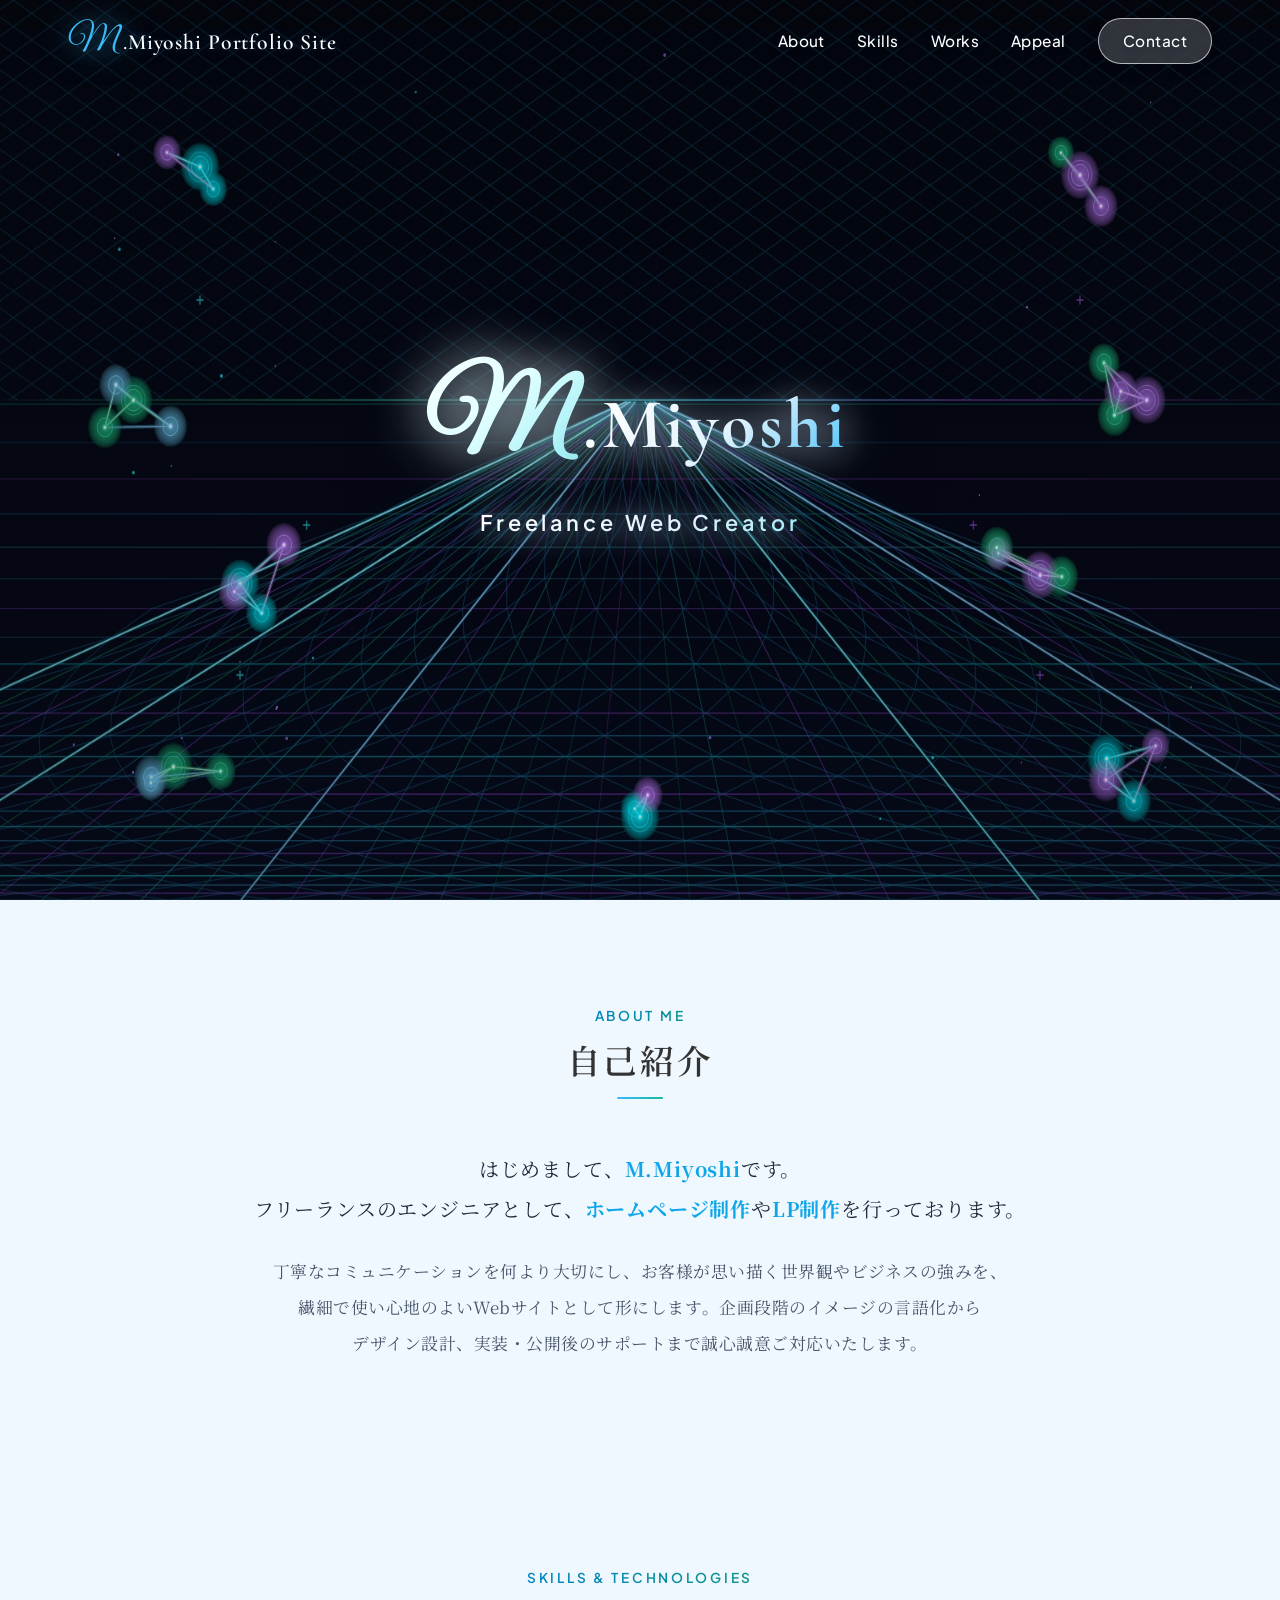
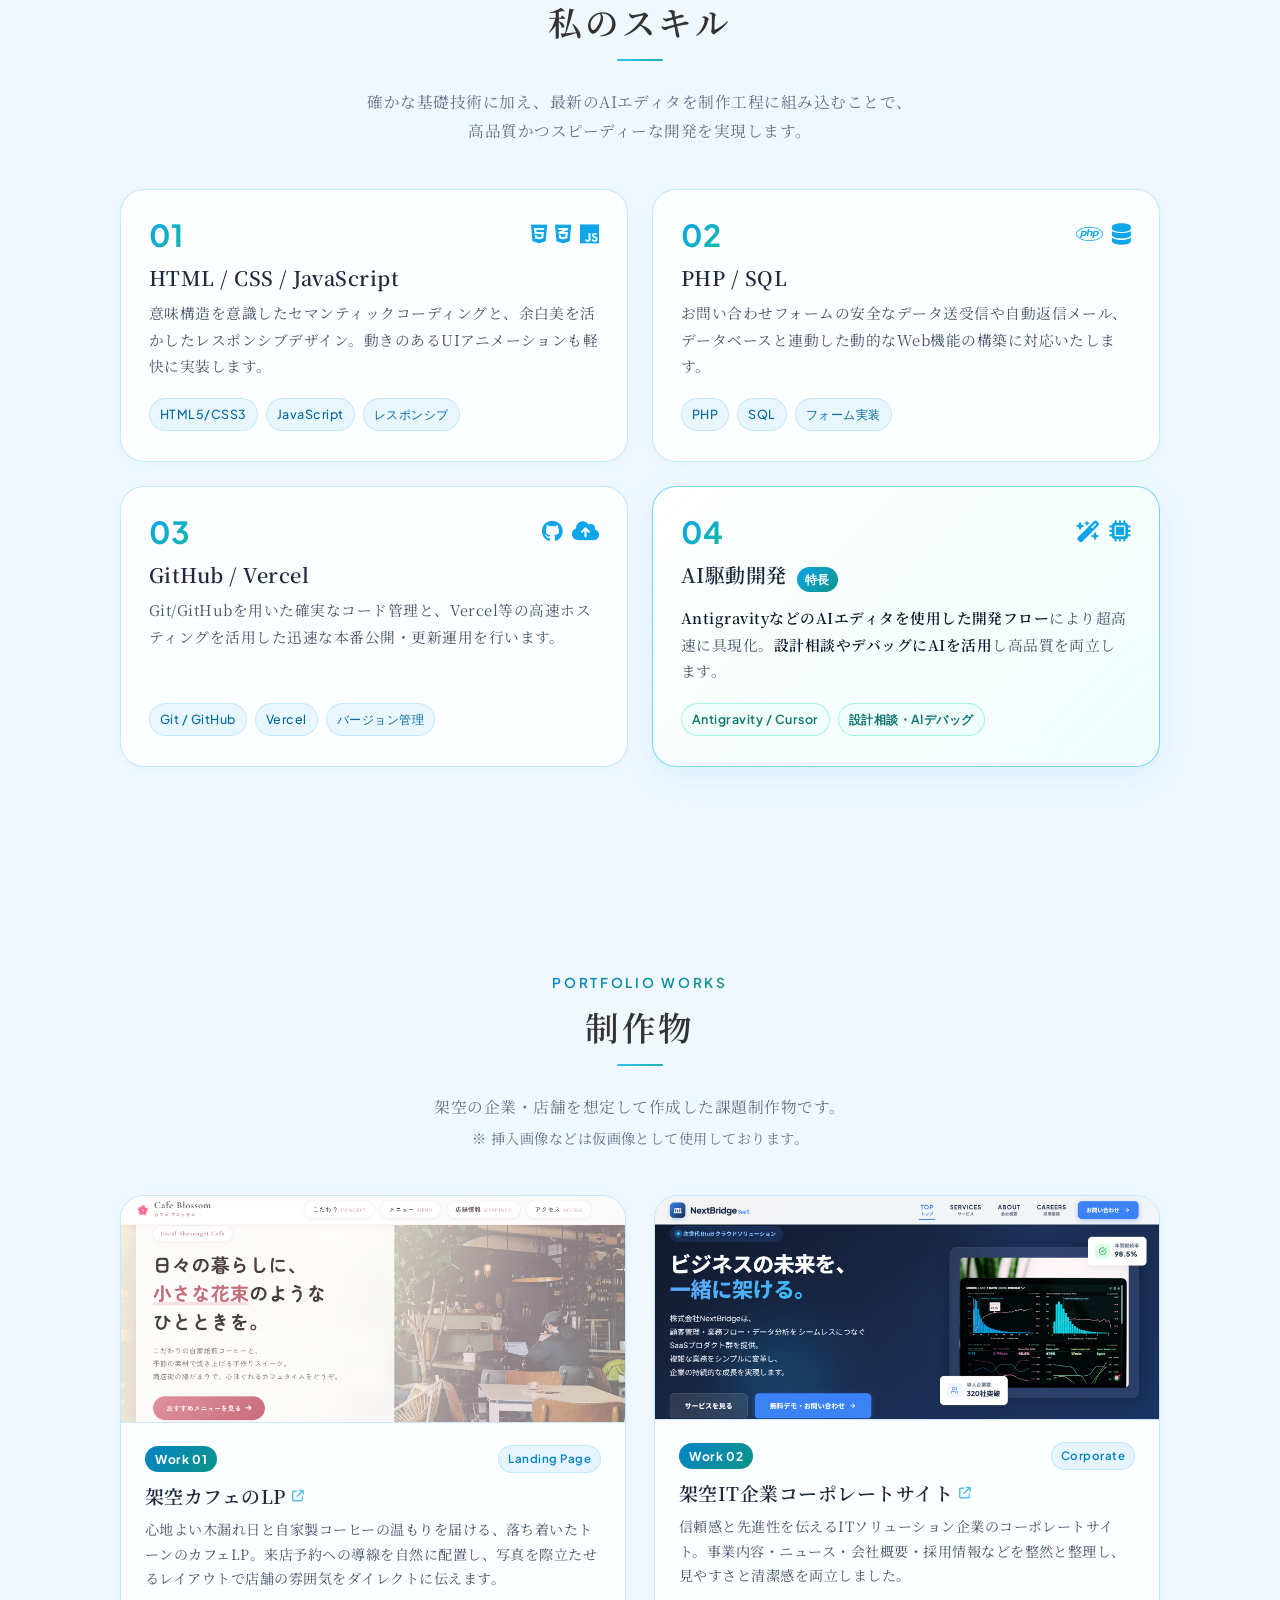
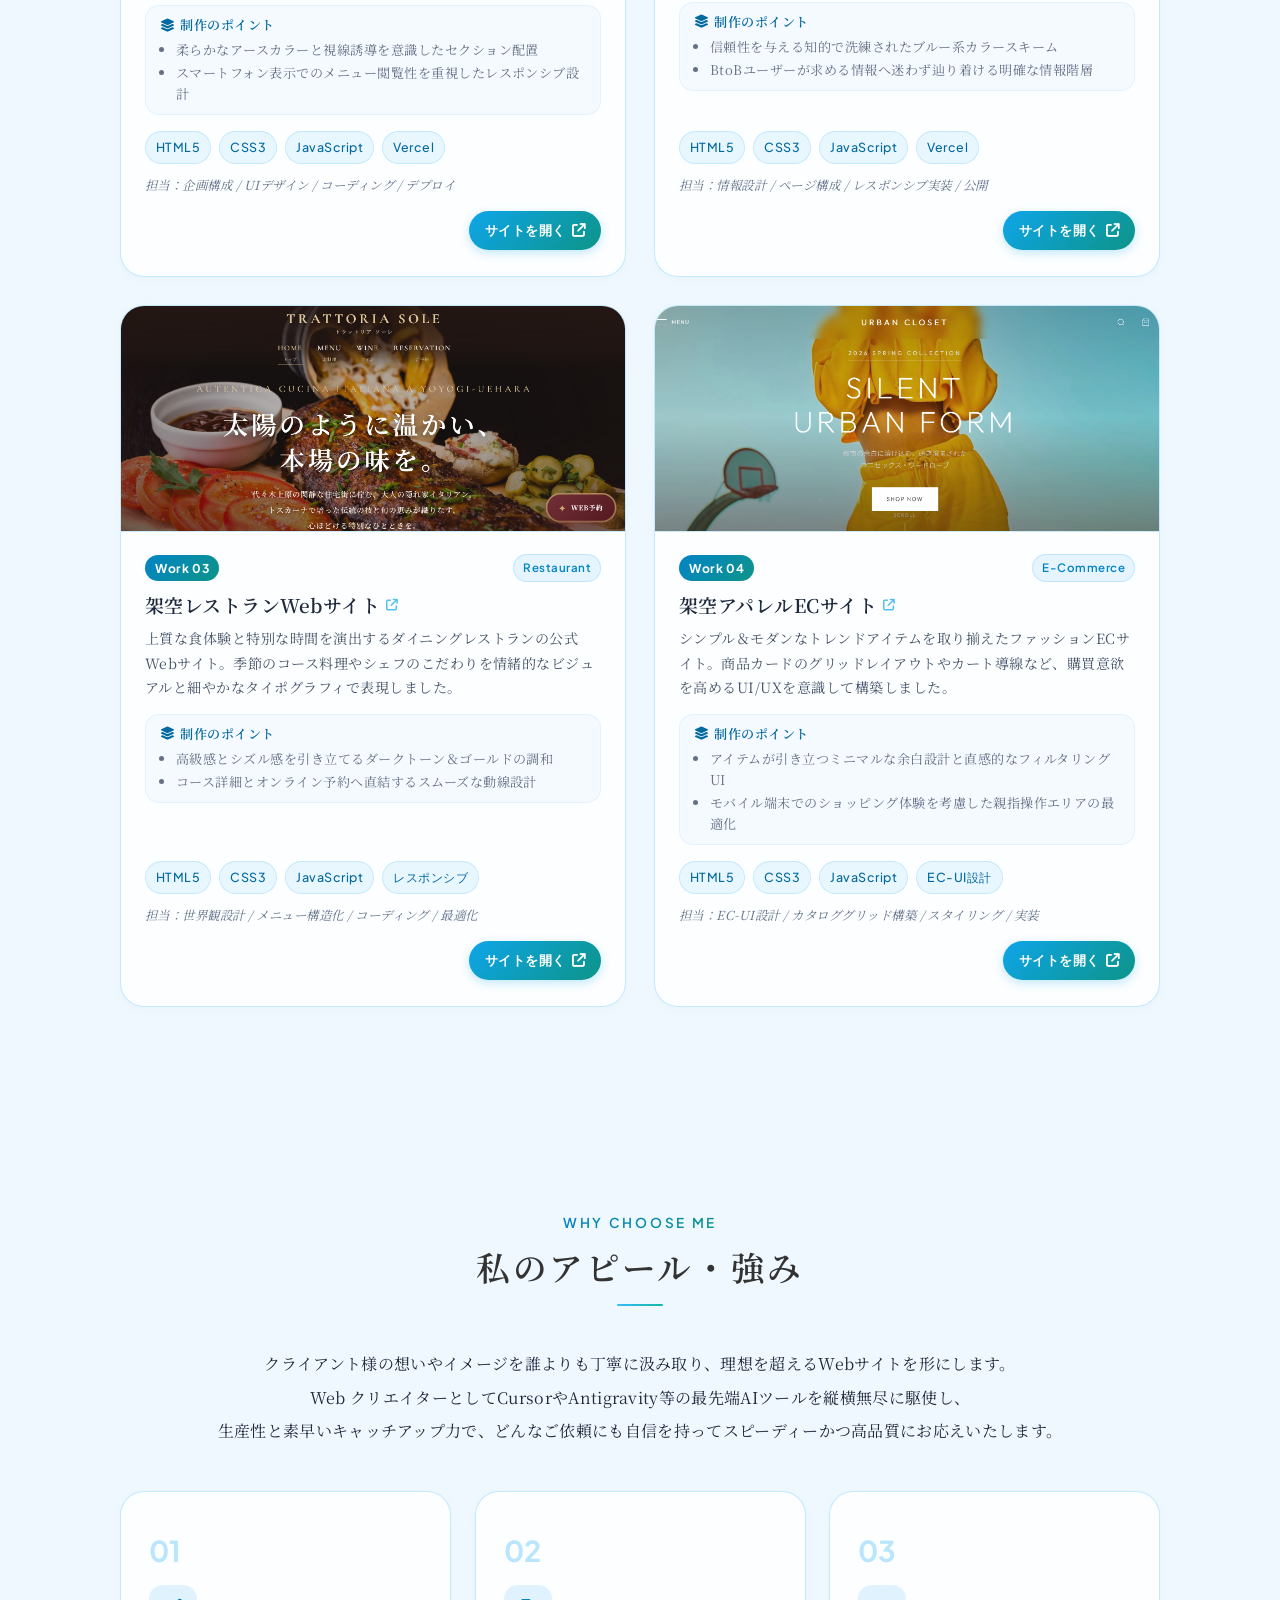
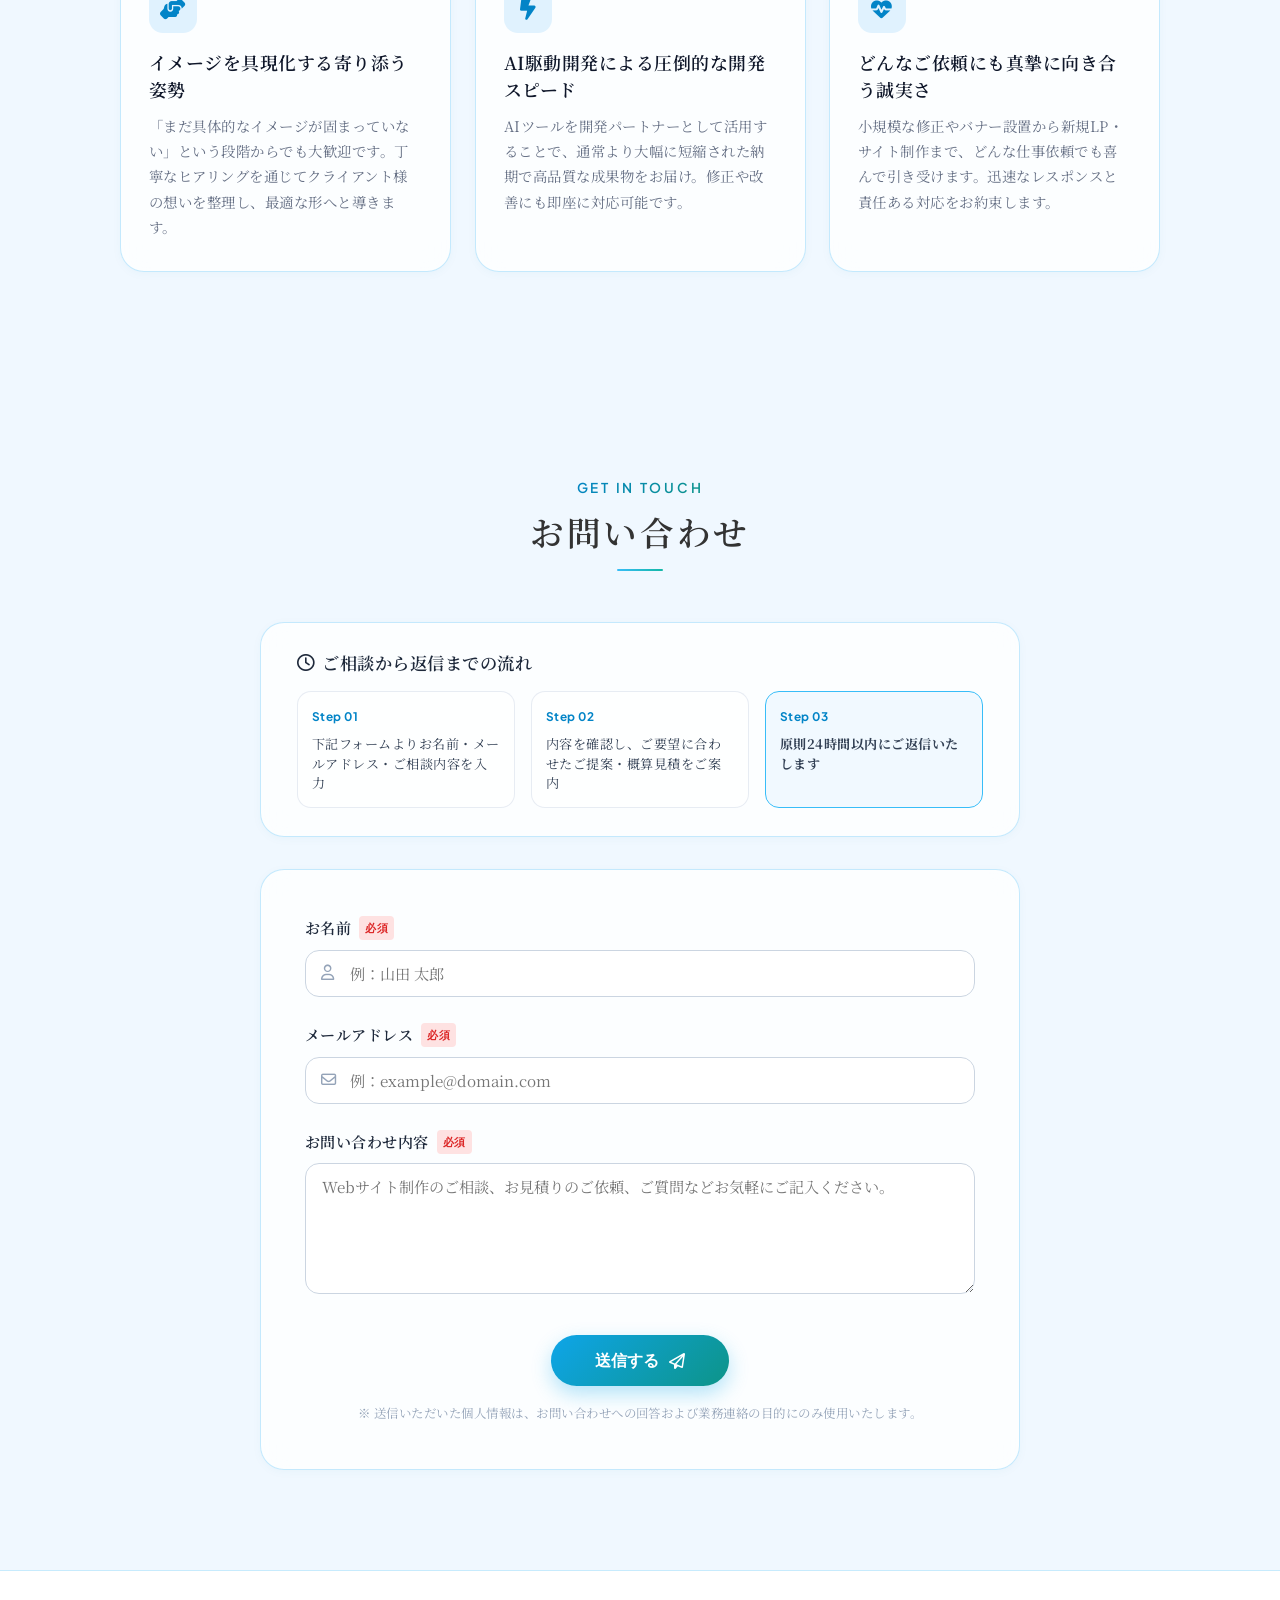
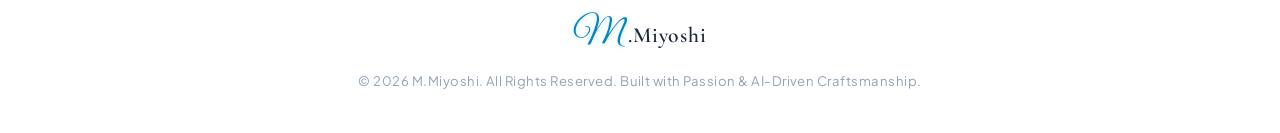
==== commit b3a12264: "PC,レスポンシブ完成版" ====
--- a/index.html
+++ b/index.html
@@ -15,8 +15,8 @@
   <!-- Font Awesome Icons (軽量なアイコンセット) -->
   <link rel="stylesheet" href="https://cdnjs.cloudflare.com/ajax/libs/font-awesome/6.4.0/css/all.min.css">
 
-  <!-- スタイルシートの読み込み -->
-  <link rel="stylesheet" href="style.css">
+  <!-- スタイルシートの読み込み（キャッシュバスティング付き） -->
+  <link rel="stylesheet" href="style.css?v=20260906r">
 </head>
 <body>
 
@@ -31,6 +31,21 @@
 
       <!-- ナビゲーションメニュー（英語表記・シンプルなリンクと透過ボタン） -->
       <nav class="nav-menu" id="nav-menu">
+        <!-- モバイルメニュー右側用ノード・ネットワークアタッチメント装飾（ネオン発光カラー） -->
+        <div class="nav-cyber-attachment" aria-hidden="true">
+          <svg viewBox="0 0 120 120" fill="none" xmlns="http://www.w3.org/2000/svg">
+            <line x1="15" y1="20" x2="65" y2="45" stroke="#38bdf8" stroke-width="1.5" stroke-opacity="0.7" />
+            <line x1="65" y1="45" x2="105" y2="25" stroke="#2dd4bf" stroke-width="1.5" stroke-opacity="0.7" />
+            <line x1="65" y1="45" x2="50" y2="95" stroke="#0ea5e9" stroke-width="1.5" stroke-opacity="0.7" />
+            <line x1="50" y1="95" x2="100" y2="100" stroke="#a855f7" stroke-width="1.5" stroke-opacity="0.6" stroke-dasharray="3 3" />
+            <circle cx="15" cy="20" r="4.5" fill="#38bdf8" filter="drop-shadow(0 0 6px #38bdf8)" />
+            <circle cx="65" cy="45" r="6" fill="#0ea5e9" filter="drop-shadow(0 0 8px #0ea5e9)" />
+            <circle cx="105" cy="25" r="4" fill="#2dd4bf" filter="drop-shadow(0 0 6px #2dd4bf)" />
+            <circle cx="50" cy="95" r="5" fill="#38bdf8" filter="drop-shadow(0 0 6px #38bdf8)" />
+            <circle cx="100" cy="100" r="4" fill="#a855f7" filter="drop-shadow(0 0 6px #a855f7)" />
+          </svg>
+        </div>
+
         <ul class="nav-list">
           <li><a href="#about" class="nav-link">About</a></li>
           <li><a href="#skills" class="nav-link">Skills</a></li>
@@ -49,16 +64,19 @@
     </div>
   </header>
 
+  <!-- モバイルメニュー展開時の全画面背景タップ閉鎖オーバーレイ -->
+  <div class="nav-backdrop" id="nav-backdrop" aria-hidden="true"></div>
+
   <main>
     <!-- =================================================== -->
     <!-- 1. ヒーローセクション（ファーストビュー） -->
     <!-- 背景写真 + 波紋Canvas + M.Miyoshi + Freelance Web Creatorのみ配置 -->
     <!-- =================================================== -->
     <section class="hero-section" id="hero">
-      <!-- 最背面：草原背景画像レイヤー -->
-      <div class="hero-bg-layer" style="background-image: url('assets/images/hero_meadow.jpg');"></div>
+      <!-- 最背面：プロフェッショナルなダークエディタ風ノード・グリッド背景画像レイヤー -->
+      <div class="hero-bg-layer" style="background-image: url('assets/images/hero_dark_grid.jpg?v=20260906i');"></div>
       
-      <!-- 背景オーバーレイ（透明度を上げて写真の美しさを際立たせつつテキスト視認性を確保） -->
+      <!-- 背景オーバーレイ（ネオングローとテキスト視認性を高めるヴィネットグラデーション） -->
       <div class="hero-overlay"></div>
 
       <!-- 中間：マウス軌跡による水面波紋＆キラキラ描画Canvas -->
@@ -94,16 +112,16 @@
         <div class="about-simple-content fade-in">
           <div class="about-lead">
             <p class="lead-text">
-              <span class="text-line">はじめまして、<strong>M.Miyoshi</strong>です。</span>
-              <span class="text-line">フリーランスのエンジニアとして、<strong>ホームページ制作</strong>や<strong>LP制作</strong>を行っております。</span>
+              <span class="text-line">はじめまして、<strong>M.Miyoshi</strong>です。<br class="sp-br"></span>
+              <span class="text-line">フリーランスのエンジニアとして、<br class="sp-br"><strong>ホームページ制作</strong>や<strong>LP制作</strong>を<br class="sp-br">行っております。</span>
             </p>
           </div>
           
           <div class="about-desc">
             <p>
-              <span class="text-line">丁寧なコミュニケーションを何より大切にし、お客様が思い描く世界観やビジネスの強みを、</span>
-              <span class="text-line">繊細で使い心地のよいWebサイトとして形にします。企画段階のイメージの言語化から</span>
-              <span class="text-line">デザイン設計、実装・公開後のサポートまで誠心誠意ご対応いたします。</span>
+              <span class="text-line">丁寧なコミュニケーションを何より大切にし、<br class="sp-br">お客様が思い描く世界観やビジネスの強みを、<br class="sp-br"></span>
+              <span class="text-line">繊細で使い心地のよいWebサイトとして形にします。<br class="sp-br">企画段階のイメージの言語化から<br class="sp-br"></span>
+              <span class="text-line">デザイン設計、実装・公開後のサポートまで<br class="sp-br">誠心誠意ご対応いたします。</span>
             </p>
           </div>
         </div>
@@ -124,7 +142,7 @@
         </div>
 
         <p class="section-intro fade-in">
-          <span class="text-line">確かな基礎技術に加え、最新のAIエディタを制作工程に組み込むことで、</span>
+          <span class="text-line">確かな基礎技術に加え、<br class="sp-br">最新のAIエディタを制作工程に組み込むことで、</span>
           <span class="text-line">高品質かつスピーディーな開発を実現します。</span>
         </p>
 
@@ -221,7 +239,7 @@
 
     <!-- =================================================== -->
     <!-- 4. 今まで作成したサイト（Works / 制作物） -->
-    <!-- iframeによる実画面プレビュー埋め込み + 番号付きリスト -->
+    <!-- サムネイル画像グリッド形式 + 別タブで開く王道ポートフォリオレイアウト -->
     <!-- =================================================== -->
     <section class="section works-section" id="works">
       <div class="container">
@@ -232,293 +250,230 @@
         </div>
 
         <p class="section-intro fade-in">
-          <span class="text-line">架空の企業・店舗を想定して作成した課題制作物です。</span>
+          <span class="text-line">架空の企業・店舗を想定して<br class="sp-br">作成した課題制作物です。<br class="sp-br"></span>
           <span class="text-line section-note">※ 挿入画像などは仮画像として使用しております。</span>
         </p>
 
-        <!-- 番号付きリスト形式でのWorks一覧 -->
-        <ol class="works-numbered-list">
+        <!-- 2列グリッド形式でのWorks一覧（王道ポートフォリオレイアウト） -->
+        <div class="works-grid">
 
           <!-- 作品 01: カフェLP -->
-          <li class="work-list-item glass-card fade-in">
-            <div class="work-header-row">
-              <div class="work-number-badge">Work 01</div>
-              <h3 class="work-title">架空カフェのLP</h3>
-              <div class="work-actions">
-                <a href="https://cafe-lp-202608.vercel.app" target="_blank" rel="noopener noreferrer" class="btn-external" title="別タブで開く">
-                  <span>全画面で見る</span>
-                  <i class="fa-solid fa-arrow-up-right-from-square"></i>
+          <article class="work-card glass-card fade-in">
+            <a href="https://cafe-lp-202608.vercel.app" target="_blank" rel="noopener noreferrer" class="work-thumb-link" aria-label="架空カフェのLPを別タブで開く">
+              <div class="work-thumb-wrap">
+                <img src="assets/images/work_cafe.jpg" alt="架空カフェのLP サムネイル" class="work-thumb-img" style="width: 100%; height: auto; display: block;" loading="lazy">
+                <div class="work-thumb-overlay">
+                  <span class="overlay-btn">
+                    <span>サイトを見る</span>
+                    <i class="fa-solid fa-arrow-up-right-from-square"></i>
+                  </span>
+                </div>
+              </div>
+            </a>
+
+            <div class="work-card-body">
+              <div class="work-card-header">
+                <span class="work-number-badge">Work 01</span>
+                <span class="work-category-badge">Landing Page</span>
+              </div>
+              <h3 class="work-card-title">
+                <a href="https://cafe-lp-202608.vercel.app" target="_blank" rel="noopener noreferrer">
+                  架空カフェのLP <i class="fa-solid fa-arrow-up-right-from-square title-ext-icon"></i>
                 </a>
-              </div>
-            </div>
-
-            <div class="work-content-grid">
-              <!-- iframe埋め込みブラウザモックアップ -->
-              <div class="browser-mockup">
-                <div class="mockup-header">
-                  <div class="mockup-dots">
-                    <span class="dot red"></span>
-                    <span class="dot yellow"></span>
-                    <span class="dot green"></span>
-                  </div>
-                  <div class="mockup-address-bar">
-                    <i class="fa-solid fa-lock"></i>
-                    <span>https://cafe-lp-202608.vercel.app</span>
-                  </div>
-                  <div class="mockup-actions">
-                    <button class="mockup-btn-reload" data-target="iframe-work-1" title="再読み込み">
-                      <i class="fa-solid fa-rotate-right"></i>
-                    </button>
-                  </div>
-                </div>
-                <div class="iframe-container">
-                  <iframe id="iframe-work-1" src="https://cafe-lp-202608.vercel.app" title="架空カフェのLP" loading="lazy" sandbox="allow-scripts allow-same-origin"></iframe>
-                </div>
-              </div>
-
-              <!-- 作品解説情報 -->
-              <div class="work-info">
-                <div class="info-block">
-                  <h4 class="info-label"><i class="fa-solid fa-file-lines"></i> 概要・コンセプト</h4>
-                  <p class="info-text">
-                    心地よい木漏れ日と自家製コーヒーの温もりを届ける、落ち着いたトーンのカフェLP。
-                    来店予約への導線を自然に配置し、写真を際立たせるレイアウトで店舗の雰囲気をダイレクトに伝えます。
-                  </p>
-                </div>
-
-                <div class="info-block">
-                  <h4 class="info-label"><i class="fa-solid fa-layer-group"></i> 制作のポイント</h4>
-                  <ul class="point-bullet-list">
-                    <li>柔らかなアースカラーと視線誘導を意識したセクション配置</li>
-                    <li>スマートフォン表示でのメニュー閲覧性を重視したレスポンシブ設計</li>
-                  </ul>
-                </div>
-
-                <div class="info-block">
-                  <h4 class="info-label"><i class="fa-solid fa-code"></i> 使用技術・担当範囲</h4>
-                  <div class="tag-list">
-                    <span class="tech-tag">HTML5</span>
-                    <span class="tech-tag">CSS3</span>
-                    <span class="tech-tag">JavaScript</span>
-                    <span class="tech-tag">Vercel</span>
-                  </div>
-                  <p class="role-text">担当：企画構成 / UIデザイン / コーディング / デプロイ</p>
-                </div>
-              </div>
-            </div>
-          </li>
-
+              </h3>
+              <p class="work-card-desc">
+                心地よい木漏れ日と自家製コーヒーの温もりを届ける、落ち着いたトーンのカフェLP。来店予約への導線を自然に配置し、写真を際立たせるレイアウトで店舗の雰囲気をダイレクトに伝えます。
+              </p>
+
+              <div class="work-points-wrap">
+                <h4 class="work-points-title"><i class="fa-solid fa-layer-group"></i> 制作のポイント</h4>
+                <ul class="point-bullet-list">
+                  <li>柔らかなアースカラーと視線誘導を意識したセクション配置</li>
+                  <li>スマートフォン表示でのメニュー閲覧性を重視したレスポンシブ設計</li>
+                </ul>
+              </div>
+
+              <div class="work-card-footer">
+                <div class="tag-list">
+                  <span class="tech-tag">HTML5</span>
+                  <span class="tech-tag">CSS3</span>
+                  <span class="tech-tag">JavaScript</span>
+                  <span class="tech-tag">Vercel</span>
+                </div>
+                <p class="role-text">担当：企画構成 / UIデザイン / コーディング / デプロイ</p>
+                <div class="work-link-row">
+                  <a href="https://cafe-lp-202608.vercel.app" target="_blank" rel="noopener noreferrer" class="btn-external">
+                    <span>サイトを開く</span>
+                    <i class="fa-solid fa-arrow-up-right-from-square"></i>
+                  </a>
+                </div>
+              </div>
+            </div>
+          </article>
 
           <!-- 作品 02: IT企業コーポレートサイト -->
-          <li class="work-list-item glass-card fade-in">
-            <div class="work-header-row">
-              <div class="work-number-badge">Work 02</div>
-              <h3 class="work-title">架空IT企業コーポレートサイト</h3>
-              <div class="work-actions">
-                <a href="https://it-ken-202608.vercel.app/index.html" target="_blank" rel="noopener noreferrer" class="btn-external" title="別タブで開く">
-                  <span>全画面で見る</span>
-                  <i class="fa-solid fa-arrow-up-right-from-square"></i>
+          <article class="work-card glass-card fade-in">
+            <a href="https://it-ken-202608.vercel.app/index.html" target="_blank" rel="noopener noreferrer" class="work-thumb-link" aria-label="架空IT企業コーポレートサイトを別タブで開く">
+              <div class="work-thumb-wrap">
+                <img src="assets/images/work_corp.jpg" alt="架空IT企業コーポレートサイト サムネイル" class="work-thumb-img" style="width: 100%; height: auto; display: block;" loading="lazy">
+                <div class="work-thumb-overlay">
+                  <span class="overlay-btn">
+                    <span>サイトを見る</span>
+                    <i class="fa-solid fa-arrow-up-right-from-square"></i>
+                  </span>
+                </div>
+              </div>
+            </a>
+
+            <div class="work-card-body">
+              <div class="work-card-header">
+                <span class="work-number-badge">Work 02</span>
+                <span class="work-category-badge">Corporate</span>
+              </div>
+              <h3 class="work-card-title">
+                <a href="https://it-ken-202608.vercel.app/index.html" target="_blank" rel="noopener noreferrer">
+                  架空IT企業コーポレートサイト <i class="fa-solid fa-arrow-up-right-from-square title-ext-icon"></i>
                 </a>
-              </div>
-            </div>
-
-            <div class="work-content-grid">
-              <!-- iframe埋め込みブラウザモックアップ -->
-              <div class="browser-mockup">
-                <div class="mockup-header">
-                  <div class="mockup-dots">
-                    <span class="dot red"></span>
-                    <span class="dot yellow"></span>
-                    <span class="dot green"></span>
-                  </div>
-                  <div class="mockup-address-bar">
-                    <i class="fa-solid fa-lock"></i>
-                    <span>https://it-ken-202608.vercel.app/index.html</span>
-                  </div>
-                  <div class="mockup-actions">
-                    <button class="mockup-btn-reload" data-target="iframe-work-2" title="再読み込み">
-                      <i class="fa-solid fa-rotate-right"></i>
-                    </button>
-                  </div>
-                </div>
-                <div class="iframe-container">
-                  <iframe id="iframe-work-2" src="https://it-ken-202608.vercel.app/index.html" title="架空IT企業コーポレートサイト" loading="lazy" sandbox="allow-scripts allow-same-origin"></iframe>
-                </div>
-              </div>
-
-              <!-- 作品解説情報 -->
-              <div class="work-info">
-                <div class="info-block">
-                  <h4 class="info-label"><i class="fa-solid fa-file-lines"></i> 概要・コンセプト</h4>
-                  <p class="info-text">
-                    信頼感と先進性を伝えるITソリューション企業のコーポレートサイト。
-                    事業内容・ニュース・会社概要・採用情報などを整然と整理し、見やすさと清潔感を両立しました。
-                  </p>
-                </div>
-
-                <div class="info-block">
-                  <h4 class="info-label"><i class="fa-solid fa-layer-group"></i> 制作のポイント</h4>
-                  <ul class="point-bullet-list">
-                    <li>信頼性を与える知的で洗練されたブルー系カラースキーム</li>
-                    <li>BtoBユーザーが求める情報へ迷わず辿り着ける明確な情報階層</li>
-                  </ul>
-                </div>
-
-                <div class="info-block">
-                  <h4 class="info-label"><i class="fa-solid fa-code"></i> 使用技術・担当範囲</h4>
-                  <div class="tag-list">
-                    <span class="tech-tag">HTML5</span>
-                    <span class="tech-tag">CSS3</span>
-                    <span class="tech-tag">JavaScript</span>
-                    <span class="tech-tag">Vercel</span>
-                  </div>
-                  <p class="role-text">担当：情報設計 / ページ構成 / レスポンシブ実装 / 公開</p>
-                </div>
-              </div>
-            </div>
-          </li>
-
+              </h3>
+              <p class="work-card-desc">
+                信頼感と先進性を伝えるITソリューション企業のコーポレートサイト。事業内容・ニュース・会社概要・採用情報などを整然と整理し、見やすさと清潔感を両立しました。
+              </p>
+
+              <div class="work-points-wrap">
+                <h4 class="work-points-title"><i class="fa-solid fa-layer-group"></i> 制作のポイント</h4>
+                <ul class="point-bullet-list">
+                  <li>信頼性を与える知的で洗練されたブルー系カラースキーム</li>
+                  <li>BtoBユーザーが求める情報へ迷わず辿り着ける明確な情報階層</li>
+                </ul>
+              </div>
+
+              <div class="work-card-footer">
+                <div class="tag-list">
+                  <span class="tech-tag">HTML5</span>
+                  <span class="tech-tag">CSS3</span>
+                  <span class="tech-tag">JavaScript</span>
+                  <span class="tech-tag">Vercel</span>
+                </div>
+                <p class="role-text">担当：情報設計 / ページ構成 / レスポンシブ実装 / 公開</p>
+                <div class="work-link-row">
+                  <a href="https://it-ken-202608.vercel.app/index.html" target="_blank" rel="noopener noreferrer" class="btn-external">
+                    <span>サイトを開く</span>
+                    <i class="fa-solid fa-arrow-up-right-from-square"></i>
+                  </a>
+                </div>
+              </div>
+            </div>
+          </article>
 
           <!-- 作品 03: レストランWebサイト -->
-          <li class="work-list-item glass-card fade-in">
-            <div class="work-header-row">
-              <div class="work-number-badge">Work 03</div>
-              <h3 class="work-title">架空レストランWebサイト</h3>
-              <div class="work-actions">
-                <a href="https://lst-ryu-202608-be2h.vercel.app/index.html" target="_blank" rel="noopener noreferrer" class="btn-external" title="別タブで開く">
-                  <span>全画面で見る</span>
-                  <i class="fa-solid fa-arrow-up-right-from-square"></i>
+          <article class="work-card glass-card fade-in">
+            <a href="https://lst-ryu-202608-be2h.vercel.app/index.html" target="_blank" rel="noopener noreferrer" class="work-thumb-link" aria-label="架空レストランWebサイトを別タブで開く">
+              <div class="work-thumb-wrap">
+                <img src="assets/images/work_restaurant.jpg" alt="架空レストランWebサイト サムネイル" class="work-thumb-img" style="width: 100%; height: auto; display: block;" loading="lazy">
+                <div class="work-thumb-overlay">
+                  <span class="overlay-btn">
+                    <span>サイトを見る</span>
+                    <i class="fa-solid fa-arrow-up-right-from-square"></i>
+                  </span>
+                </div>
+              </div>
+            </a>
+
+            <div class="work-card-body">
+              <div class="work-card-header">
+                <span class="work-number-badge">Work 03</span>
+                <span class="work-category-badge">Restaurant</span>
+              </div>
+              <h3 class="work-card-title">
+                <a href="https://lst-ryu-202608-be2h.vercel.app/index.html" target="_blank" rel="noopener noreferrer">
+                  架空レストランWebサイト <i class="fa-solid fa-arrow-up-right-from-square title-ext-icon"></i>
                 </a>
-              </div>
-            </div>
-
-            <div class="work-content-grid">
-              <!-- iframe埋め込みブラウザモックアップ -->
-              <div class="browser-mockup">
-                <div class="mockup-header">
-                  <div class="mockup-dots">
-                    <span class="dot red"></span>
-                    <span class="dot yellow"></span>
-                    <span class="dot green"></span>
-                  </div>
-                  <div class="mockup-address-bar">
-                    <i class="fa-solid fa-lock"></i>
-                    <span>https://lst-ryu-202608-be2h.vercel.app/index.html</span>
-                  </div>
-                  <div class="mockup-actions">
-                    <button class="mockup-btn-reload" data-target="iframe-work-3" title="再読み込み">
-                      <i class="fa-solid fa-rotate-right"></i>
-                    </button>
-                  </div>
-                </div>
-                <div class="iframe-container">
-                  <iframe id="iframe-work-3" src="https://lst-ryu-202608-be2h.vercel.app/index.html" title="架空レストランWebサイト" loading="lazy" sandbox="allow-scripts allow-same-origin"></iframe>
-                </div>
-              </div>
-
-              <!-- 作品解説情報 -->
-              <div class="work-info">
-                <div class="info-block">
-                  <h4 class="info-label"><i class="fa-solid fa-file-lines"></i> 概要・コンセプト</h4>
-                  <p class="info-text">
-                    上質な食体験と特別な時間を演出するダイニングレストランの公式Webサイト。
-                    季節のコース料理やシェフのこだわりを情緒的なビジュアルと細やかなタイポグラフィで表現しました。
-                  </p>
-                </div>
-
-                <div class="info-block">
-                  <h4 class="info-label"><i class="fa-solid fa-layer-group"></i> 制作のポイント</h4>
-                  <ul class="point-bullet-list">
-                    <li>高級感とシズル感を引き立てるダークトーン＆ゴールドの調和</li>
-                    <li>コース詳細とオンライン予約へ直結するスムーズな動線設計</li>
-                  </ul>
-                </div>
-
-                <div class="info-block">
-                  <h4 class="info-label"><i class="fa-solid fa-code"></i> 使用技術・担当範囲</h4>
-                  <div class="tag-list">
-                    <span class="tech-tag">HTML5</span>
-                    <span class="tech-tag">CSS3</span>
-                    <span class="tech-tag">JavaScript</span>
-                    <span class="tech-tag">レスポンシブ</span>
-                  </div>
-                  <p class="role-text">担当：世界観設計 / メニュー構造化 / コーディング / 最適化</p>
-                </div>
-              </div>
-            </div>
-          </li>
-
+              </h3>
+              <p class="work-card-desc">
+                上質な食体験と特別な時間を演出するダイニングレストランの公式Webサイト。季節のコース料理やシェフのこだわりを情緒的なビジュアルと細やかなタイポグラフィで表現しました。
+              </p>
+
+              <div class="work-points-wrap">
+                <h4 class="work-points-title"><i class="fa-solid fa-layer-group"></i> 制作のポイント</h4>
+                <ul class="point-bullet-list">
+                  <li>高級感とシズル感を引き立てるダークトーン＆ゴールドの調和</li>
+                  <li>コース詳細とオンライン予約へ直結するスムーズな動線設計</li>
+                </ul>
+              </div>
+
+              <div class="work-card-footer">
+                <div class="tag-list">
+                  <span class="tech-tag">HTML5</span>
+                  <span class="tech-tag">CSS3</span>
+                  <span class="tech-tag">JavaScript</span>
+                  <span class="tech-tag">レスポンシブ</span>
+                </div>
+                <p class="role-text">担当：世界観設計 / メニュー構造化 / コーディング / 最適化</p>
+                <div class="work-link-row">
+                  <a href="https://lst-ryu-202608-be2h.vercel.app/index.html" target="_blank" rel="noopener noreferrer" class="btn-external">
+                    <span>サイトを開く</span>
+                    <i class="fa-solid fa-arrow-up-right-from-square"></i>
+                  </a>
+                </div>
+              </div>
+            </div>
+          </article>
 
           <!-- 作品 04: アパレルECサイト -->
-          <li class="work-list-item glass-card fade-in">
-            <div class="work-header-row">
-              <div class="work-number-badge">Work 04</div>
-              <h3 class="work-title">架空アパレルECサイト</h3>
-              <div class="work-actions">
-                <a href="https://ec-eri-202608.vercel.app/index.html" target="_blank" rel="noopener noreferrer" class="btn-external" title="別タブで開く">
-                  <span>全画面で見る</span>
-                  <i class="fa-solid fa-arrow-up-right-from-square"></i>
+          <article class="work-card glass-card fade-in">
+            <a href="https://ec-eri-202608.vercel.app/index.html" target="_blank" rel="noopener noreferrer" class="work-thumb-link" aria-label="架空アパレルECサイトを別タブで開く">
+              <div class="work-thumb-wrap">
+                <img src="assets/images/work_apparel.jpg" alt="架空アパレルECサイト サムネイル" class="work-thumb-img" style="width: 100%; height: auto; display: block;" loading="lazy">
+                <div class="work-thumb-overlay">
+                  <span class="overlay-btn">
+                    <span>サイトを見る</span>
+                    <i class="fa-solid fa-arrow-up-right-from-square"></i>
+                  </span>
+                </div>
+              </div>
+            </a>
+
+            <div class="work-card-body">
+              <div class="work-card-header">
+                <span class="work-number-badge">Work 04</span>
+                <span class="work-category-badge">E-Commerce</span>
+              </div>
+              <h3 class="work-card-title">
+                <a href="https://ec-eri-202608.vercel.app/index.html" target="_blank" rel="noopener noreferrer">
+                  架空アパレルECサイト <i class="fa-solid fa-arrow-up-right-from-square title-ext-icon"></i>
                 </a>
-              </div>
-            </div>
-
-            <div class="work-content-grid">
-              <!-- iframe埋め込みブラウザモックアップ -->
-              <div class="browser-mockup">
-                <div class="mockup-header">
-                  <div class="mockup-dots">
-                    <span class="dot red"></span>
-                    <span class="dot yellow"></span>
-                    <span class="dot green"></span>
-                  </div>
-                  <div class="mockup-address-bar">
-                    <i class="fa-solid fa-lock"></i>
-                    <span>https://ec-eri-202608.vercel.app/index.html</span>
-                  </div>
-                  <div class="mockup-actions">
-                    <button class="mockup-btn-reload" data-target="iframe-work-4" title="再読み込み">
-                      <i class="fa-solid fa-rotate-right"></i>
-                    </button>
-                  </div>
-                </div>
-                <div class="iframe-container">
-                  <iframe id="iframe-work-4" src="https://ec-eri-202608.vercel.app/index.html" title="架空アパレルECサイト" loading="lazy" sandbox="allow-scripts allow-same-origin"></iframe>
-                </div>
-              </div>
-
-              <!-- 作品解説情報 -->
-              <div class="work-info">
-                <div class="info-block">
-                  <h4 class="info-label"><i class="fa-solid fa-file-lines"></i> 概要・コンセプト</h4>
-                  <p class="info-text">
-                    シンプル＆モダンなトレンドアイテムを取り揃えたファッションECサイト。
-                    商品カードのグリッドレイアウトやカート導線など、購買意欲を高めるUI/UXを意識して構築しました。
-                  </p>
-                </div>
-
-                <div class="info-block">
-                  <h4 class="info-label"><i class="fa-solid fa-layer-group"></i> 制作のポイント</h4>
-                  <ul class="point-bullet-list">
-                    <li>アイテムが引き立つミニマルな余白設計と直感的なフィルタリングUI</li>
-                    <li>モバイル端末でのショッピング体験を考慮した親指操作エリアの最適化</li>
-                  </ul>
-                </div>
-
-                <div class="info-block">
-                  <h4 class="info-label"><i class="fa-solid fa-code"></i> 使用技術・担当範囲</h4>
-                  <div class="tag-list">
-                    <span class="tech-tag">HTML5</span>
-                    <span class="tech-tag">CSS3</span>
-                    <span class="tech-tag">JavaScript</span>
-                    <span class="tech-tag">EC-UI設計</span>
-                  </div>
-                  <p class="role-text">担当：EC-UI設計 / カタロググリッド構築 / スタイリング / 実装</p>
-                </div>
-              </div>
-            </div>
-          </li>
-
-        </ol>
+              </h3>
+              <p class="work-card-desc">
+                シンプル＆モダンなトレンドアイテムを取り揃えたファッションECサイト。商品カードのグリッドレイアウトやカート導線など、購買意欲を高めるUI/UXを意識して構築しました。
+              </p>
+
+              <div class="work-points-wrap">
+                <h4 class="work-points-title"><i class="fa-solid fa-layer-group"></i> 制作のポイント</h4>
+                <ul class="point-bullet-list">
+                  <li>アイテムが引き立つミニマルな余白設計と直感的なフィルタリングUI</li>
+                  <li>モバイル端末でのショッピング体験を考慮した親指操作エリアの最適化</li>
+                </ul>
+              </div>
+
+              <div class="work-card-footer">
+                <div class="tag-list">
+                  <span class="tech-tag">HTML5</span>
+                  <span class="tech-tag">CSS3</span>
+                  <span class="tech-tag">JavaScript</span>
+                  <span class="tech-tag">EC-UI設計</span>
+                </div>
+                <p class="role-text">担当：EC-UI設計 / カタロググリッド構築 / スタイリング / 実装</p>
+                <div class="work-link-row">
+                  <a href="https://ec-eri-202608.vercel.app/index.html" target="_blank" rel="noopener noreferrer" class="btn-external">
+                    <span>サイトを開く</span>
+                    <i class="fa-solid fa-arrow-up-right-from-square"></i>
+                  </a>
+                </div>
+              </div>
+            </div>
+          </article>
+
+        </div>
       </div>
     </section>
 
@@ -538,9 +493,9 @@
         <!-- アピール自己紹介文（枠を除去し、テキストのみで配置） -->
         <div class="appeal-statement fade-in">
           <p class="statement-text">
-            <span class="text-line">クライアント様の想いやイメージを誰よりも丁寧に汲み取り、理想を超えるWebサイトを形にします。</span>
-            <span class="text-line">Web クリエイターとしてCursorやAntigravity等の最先端AIツールを縦横無尽に駆使し、</span>
-            <span class="text-line">生産性と素早いキャッチアップ力で、どんなご依頼にも自信を持ってスピーディーかつ高品質にお応えいたします。</span>
+            <span class="text-line">クライアント様の想いやイメージを<br class="sp-br">誰よりも丁寧に汲み取り、<br class="sp-br">理想を超えるWebサイトを形にします。<br class="sp-br"></span>
+            <span class="text-line">Web クリエイターとして<br class="sp-br">CursorやAntigravity等の<br class="sp-br">最先端AIツールを縦横無尽に駆使し、<br class="sp-br"></span>
+            <span class="text-line">生産性と素早いキャッチアップ力で、<br class="sp-br">どんなご依頼にも自信を持って<br class="sp-br">スピーディーかつ高品質にお応えいたします。</span>
           </p>
         </div>
 
@@ -616,9 +571,13 @@
           </ol>
         </div>
 
-        <!-- お問い合わせフォーム -->
+        <!-- お問い合わせフォーム（Formspree 連携） -->
         <div class="contact-card glass-card fade-in">
-          <form class="contact-form" id="contact-form">
+          <form class="contact-form" id="contact-form" action="https://formspree.io/f/mqpkdqwd" method="POST">
+            <!-- Formspree 送信完了後のリダイレクト先設定 -->
+            <input type="hidden" name="_next" value="thanks.html">
+            <input type="hidden" name="_subject" value="M.Miyoshi Portfolio からのお問い合わせ">
+
             <!-- 名前 -->
             <div class="form-group">
               <label for="user-name" class="form-label">
@@ -659,7 +618,7 @@
               </button>
             </div>
 
-            <p class="form-notice">※ 送信いただいた個人情報は、お問い合わせへの回答および業務連絡の目的にのみ使用いたします。</p>
+            <p class="form-notice">※ 送信いただいた個人情報は、<br class="sp-br">お問い合わせへの回答および<br class="sp-br">業務連絡の目的にのみ<br class="sp-br">使用いたします。</p>
           </form>
 
           <!-- 送信完了トースト通知 -->
@@ -769,7 +728,7 @@
     </div>
   </div>
 
-  <!-- スクリプトの読み込み -->
-  <script src="script.js"></script>
+  <!-- スクリプトの読み込み（キャッシュバスティング付き） -->
+  <script src="script.js?v=20260906r"></script>
 </body>
 </html>
--- a/style.css
+++ b/style.css
@@ -104,6 +104,39 @@
 button, input, textarea {
   font-family: inherit;
   font-size: inherit;
+}
+
+/* レスポンシブ用改行制御（PCでは非表示、スマホ表示時のみ有効） */
+.sp-br {
+  display: none;
+}
+
+/* ヘッダーメニュー背景オーバーレイ（PCでは非表示） */
+.nav-backdrop {
+  position: fixed;
+  top: 0;
+  left: 0;
+  width: 100vw;
+  height: 100vh;
+  background: rgba(2, 6, 23, 0.65);
+  backdrop-filter: blur(4px);
+  -webkit-backdrop-filter: blur(4px);
+  z-index: 998;
+  opacity: 0;
+  visibility: hidden;
+  transition: opacity 0.3s cubic-bezier(0.16, 1, 0.3, 1), visibility 0.3s cubic-bezier(0.16, 1, 0.3, 1);
+  pointer-events: none;
+}
+
+.nav-backdrop.is-active {
+  opacity: 1;
+  visibility: visible;
+  pointer-events: auto;
+}
+
+/* メニュー右側ノード装飾（PCでは非表示） */
+.nav-cyber-attachment {
+  display: none;
 }
 
 /* 共通コンテナ（余白を生かした美しい中央配置） */
@@ -169,20 +202,14 @@
   line-break: strict;
 }
 
-/* グラスモーフィズムカード共通 */
+/* グラスモーフィズムカード共通（埋め込み枠：ホバーでの枠線変色・浮き上がりを解除し落ち着いた埋め込み状態に設定） */
 .glass-card {
-  background: var(--glass-bg);
-  backdrop-filter: blur(16px);
-  -webkit-backdrop-filter: blur(16px);
-  border: 1px solid var(--glass-border);
+  background: rgba(255, 255, 255, 0.76);
+  backdrop-filter: blur(14px);
+  -webkit-backdrop-filter: blur(14px);
+  border: 1px solid rgba(186, 230, 253, 0.85);
   border-radius: var(--radius-lg);
-  box-shadow: var(--glass-shadow);
-  transition: transform var(--transition-smooth), box-shadow var(--transition-smooth), border-color var(--transition-smooth);
-}
-
-.glass-card:hover {
-  border-color: rgba(255, 255, 255, 1);
-  box-shadow: var(--glass-shadow-hover);
+  box-shadow: 0 2px 10px rgba(14, 116, 144, 0.04);
 }
 
 
@@ -216,7 +243,7 @@
   justify-content: space-between;
 }
 
-/* ロゴデザイン（スクロール有無に関わらず、M: シアンブルー、.Miyoshi: ダークトーンで常時統一） */
+/* ロゴデザイン（ダーク背景に合わせて白文字＋シアン発光シャドウで高い視認性を確保） */
 .header-logo {
   display: inline-flex;
   align-items: baseline;
@@ -227,13 +254,13 @@
 .logo-script {
   font-family: var(--font-script);
   font-size: 2.3rem;
-  color: #0284c7;
+  color: #38bdf8;
   line-height: 1.25;
   display: inline-block;
   padding: 0.1em 0.15em 0.05em 0.1em;
   margin: -0.1em 0 -0.05em -0.1em;
   overflow: visible;
-  filter: drop-shadow(0 1px 2px rgba(255, 255, 255, 0.8));
+  filter: drop-shadow(0 2px 8px rgba(0, 15, 30, 0.8)) drop-shadow(0 0 14px rgba(56, 189, 248, 0.6));
 }
 
 .logo-text {
@@ -241,16 +268,16 @@
   font-size: 1.35rem;
   font-weight: 600;
   letter-spacing: 0.04em;
-  color: #1e293b;
-  text-shadow: 0 1px 2px rgba(255, 255, 255, 0.8);
+  color: #ffffff;
+  text-shadow: 0 2px 8px rgba(0, 15, 30, 0.85), 0 0 14px rgba(56, 189, 248, 0.35);
 }
 
 .site-header.scrolled .logo-script {
-  color: #0284c7;
+  color: #38bdf8;
 }
 
 .site-header.scrolled .logo-text {
-  color: #1e293b;
+  color: #ffffff;
 }
 
 .nav-list {
@@ -349,6 +376,7 @@
   cursor: pointer;
   padding: 8px;
   z-index: 1001;
+  position: relative;
 }
 
 .menu-toggle span {
@@ -358,54 +386,75 @@
   background: #ffffff;
   margin: 5px 0;
   border-radius: 2px;
-  transition: all var(--transition-fast);
+  transition: transform var(--transition-fast), background var(--transition-fast), opacity var(--transition-fast);
 }
 
 .site-header.scrolled .menu-toggle span {
   background: var(--color-text-main);
 }
 
+/* メニュー展開時：三本線をシアン色に変形して白背景と同化しないよう強調 */
+.menu-toggle.is-active span {
+  background: #0ea5e9 !important;
+  box-shadow: 0 0 8px rgba(14, 165, 233, 0.8);
+}
+
+.menu-toggle.is-active span:nth-child(1) {
+  transform: translateY(7px) rotate(45deg);
+}
+
+.menu-toggle.is-active span:nth-child(2) {
+  opacity: 0;
+  transform: scaleX(0);
+}
+
+.menu-toggle.is-active span:nth-child(3) {
+  transform: translateY(-7px) rotate(-45deg);
+}
+
 
 /* --------------------------------------------------------------------------
    4. ヒーローセクション（ファーストビュー）
-   - 明るく柔らかい光に満ちた草原
-   - M.Miyoshi のサイズ拡大（より存在感ある筆記体＆ソフトセリフ）
-   - 肩書き: 頭文字大文字 (Freelance Web Creator)
+   - プロフェッショナルなダークエディタ風ノード・グリッド背景
+   - 深い黒とダークネイビー（#0B0F19）にシアン・エメラルド・パープルのネオングロー
+   - M.Miyoshi の筆記体＆ソフトセリフ発光グラデーション
+   - 肩書き: Freelance Web Creator
    -------------------------------------------------------------------------- */
 .hero-section {
   position: relative;
+  width: 100%;
   min-height: 100vh;
   display: flex;
   align-items: center;
   justify-content: center;
   overflow: hidden;
-  padding: 80px 20px;
-}
-
-/* 最背面：草原背景画像レイヤー（明るく鮮やかで柔らかなトーン） */
+  padding: 60px 20px;
+  background-color: #02040a;
+}
+
+/* 最背面：ダークエディタ風ノード・グリッド背景画像レイヤー（画面にピタッとフィット） */
 .hero-bg-layer {
   position: absolute;
   top: 0;
   left: 0;
   width: 100%;
   height: 100%;
-  background-size: cover;
-  background-position: center bottom;
+  background-size: 100% 100%; /* ヒーローセクションの枠内にピタッと全画面フィット */
+  background-position: center center;
   background-repeat: no-repeat;
   z-index: 1;
-  filter: brightness(1.05) saturate(1.05);
-  transform: scale(1.02);
-  transition: transform 12s ease-out;
-}
-
-/* 背景オーバーレイ（明るく柔らかな光のグラデーション） */
+  filter: brightness(1.0) saturate(1.1);
+  transform: none; /* はみ出しの原因となる拡大変形を解除 */
+}
+
+/* 背景オーバーレイ（ネオングローを引き立てる自然なヴィネット効果） */
 .hero-overlay {
   position: absolute;
   top: 0;
   left: 0;
   width: 100%;
   height: 100%;
-  background: radial-gradient(circle at 50% 45%, rgba(255, 255, 255, 0.22) 0%, rgba(240, 248, 255, 0.15) 50%, rgba(186, 230, 253, 0.35) 100%);
+  background: radial-gradient(circle at 50% 50%, rgba(7, 10, 19, 0.05) 0%, rgba(7, 10, 19, 0.35) 100%);
   z-index: 2;
   pointer-events: none;
 }
@@ -524,9 +573,10 @@
   margin: 0 auto;
 }
 
+/* ホームページ制作・LP制作の強調シアン文字色 */
 .lead-text strong {
-  color: #0284c7;
-  font-weight: 600;
+  color: #0ea5e9;
+  font-weight: 700;
 }
 
 .about-desc {
@@ -558,26 +608,18 @@
   margin: 0 auto;
 }
 
-/* スキルカード（埋め込み枠：浮き出る動きを解除し、すっきりとした枠線） */
+/* スキルカード（埋め込み枠：ホバーでの枠線変色なしの静的な埋め込み設定） */
 .skill-card-compact {
   padding: 30px 28px;
   display: flex;
   flex-direction: column;
   justify-content: space-between;
   border-radius: var(--radius-lg);
-  background: rgba(255, 255, 255, 0.72);
-  backdrop-filter: blur(12px);
-  -webkit-backdrop-filter: blur(12px);
+  background: rgba(255, 255, 255, 0.76);
+  backdrop-filter: blur(14px);
+  -webkit-backdrop-filter: blur(14px);
   border: 1px solid rgba(186, 230, 253, 0.85);
   box-shadow: 0 2px 10px rgba(14, 116, 144, 0.04);
-  transition: border-color var(--transition-fast), background-color var(--transition-fast);
-}
-
-.skill-card-compact:hover {
-  transform: none; /* 浮き出る動きを解除 */
-  border-color: #38bdf8;
-  box-shadow: 0 2px 10px rgba(14, 116, 144, 0.04);
-  background: rgba(255, 255, 255, 0.88);
 }
 
 .card-top-row {
@@ -671,207 +713,268 @@
   border-color: rgba(153, 246, 228, 0.9);
   font-weight: 600;
 }
-  line-height: 1.6;
-}
 
 
 /* --------------------------------------------------------------------------
-   7. 今まで作成したサイト（Works）
-   - iframe埋め込みブラウザモックアップ
-   - 番号付きリスト形式
+   7. 今まで作成したサイト（Works / 制作物）
+   - サムネイル画像グリッド形式（横2列×2行のコンパクト配置）
+   - クリックで別タブで開く王道ポートフォリオスタイル
+   - 埋め込みカード枠（ホバーでの外枠変色なし）
+   - 画像のwidth:100%、max-width、アスペクト比固定による美しいコンパクト化
    -------------------------------------------------------------------------- */
-.works-numbered-list {
+.works-grid {
+  display: grid;
+  grid-template-columns: repeat(2, minmax(0, 1fr));
+  gap: 28px;
+  max-width: 1040px;
+  width: 100%;
+  margin: 0 auto;
+}
+
+/* 制作物カード（枠で囲まれ埋め込まれているだけの落ち着いた状態） */
+.work-card {
   display: flex;
   flex-direction: column;
-  gap: 48px;
-  max-width: 1040px;
-  margin: 0 auto;
-}
-
-.work-list-item {
-  padding: 36px;
-}
-
-.work-header-row {
+  width: 100%;
+  max-width: 100%;
+  min-width: 0; /* gridアイテムのはみ出し防止 */
+  overflow: hidden;
+  padding: 0;
+  border-radius: var(--radius-lg);
+  background: rgba(255, 255, 255, 0.78);
+  backdrop-filter: blur(14px);
+  -webkit-backdrop-filter: blur(14px);
+  border: 1px solid rgba(186, 230, 253, 0.85);
+  box-shadow: 0 2px 10px rgba(14, 116, 144, 0.04);
+}
+
+/* サムネイル画像リンクエリア（カード上部にコンパクトに配置） */
+.work-thumb-link {
+  display: block;
+  width: 100%;
+  max-width: 100%;
+  position: relative;
+  overflow: hidden;
+  border-bottom: 1px solid rgba(186, 230, 253, 0.7);
+  background: #f1f5f9;
+  cursor: pointer;
+  text-decoration: none;
+}
+
+/* サムネイル画像ラッパー（枠からはみ出さないように完全密閉） */
+.work-thumb-wrap {
+  position: relative;
+  width: 100%;
+  max-width: 100%;
+  overflow: hidden;
+  background: #e2e8f0;
+  line-height: 0;
+}
+
+/* サムネイル画像本体（width: 100%, height: auto でカード枠内にきれいに収まるように設定） */
+.work-thumb-img {
+  width: 100% !important;
+  max-width: 100% !important;
+  height: auto !important;
+  display: block !important;
+  object-fit: cover;
+  transition: transform 0.45s cubic-bezier(0.16, 1, 0.3, 1);
+}
+
+/* サムネイルホバー時のオーバーレイ（サイトを見る） */
+.work-thumb-overlay {
+  position: absolute;
+  inset: 0;
+  width: 100%;
+  height: 100%;
+  background: linear-gradient(135deg, rgba(2, 132, 199, 0.6) 0%, rgba(13, 148, 136, 0.6) 100%);
+  backdrop-filter: blur(2px);
+  -webkit-backdrop-filter: blur(2px);
+  display: flex;
+  align-items: center;
+  justify-content: center;
+  opacity: 0;
+  transition: opacity 0.3s cubic-bezier(0.16, 1, 0.3, 1);
+}
+
+.overlay-btn {
+  display: inline-flex;
+  align-items: center;
+  gap: 7px;
+  padding: 8px 18px;
+  background: #ffffff;
+  color: #0284c7;
+  font-family: var(--font-sans);
+  font-size: 0.85rem;
+  font-weight: 600;
+  border-radius: var(--radius-full);
+  box-shadow: 0 4px 15px rgba(0, 0, 0, 0.15);
+  transform: translateY(6px);
+  transition: transform 0.3s cubic-bezier(0.16, 1, 0.3, 1);
+}
+
+.work-thumb-link:hover .work-thumb-img {
+  transform: scale(1.05);
+}
+
+.work-thumb-link:hover .work-thumb-overlay {
+  opacity: 1;
+}
+
+.work-thumb-link:hover .overlay-btn {
+  transform: translateY(0);
+}
+
+/* カード本文エリア（コンパクトで読みやすいパディング） */
+.work-card-body {
+  padding: 22px 24px 26px;
+  display: flex;
+  flex-direction: column;
+  flex-grow: 1;
+}
+
+.work-card-header {
   display: flex;
   align-items: center;
   justify-content: space-between;
-  margin-bottom: 24px;
-  flex-wrap: wrap;
-  gap: 12px;
-  padding-bottom: 16px;
-  border-bottom: 1px solid rgba(186, 230, 253, 0.6);
+  gap: 10px;
+  margin-bottom: 10px;
 }
 
 .work-number-badge {
   font-family: var(--font-sans);
-  font-size: 0.85rem;
+  font-size: 0.76rem;
   font-weight: 700;
   background: linear-gradient(135deg, #0284c7, #0d9488);
   color: #ffffff;
-  padding: 4px 14px;
+  padding: 2px 10px;
   border-radius: var(--radius-full);
   letter-spacing: 0.05em;
 }
 
-.work-title {
-  font-size: 1.45rem;
+.work-category-badge {
+  font-family: var(--font-sans);
+  font-size: 0.72rem;
+  font-weight: 600;
+  color: #0284c7;
+  background: rgba(224, 242, 254, 0.8);
+  border: 1px solid rgba(186, 230, 253, 0.9);
+  padding: 2px 9px;
+  border-radius: var(--radius-full);
+}
+
+.work-card-title {
+  font-size: 1.18rem;
+  margin-bottom: 8px;
+  line-height: 1.4;
+}
+
+.work-card-title a {
   color: #1e293b;
-  flex-grow: 1;
-  margin-left: 12px;
+  display: inline-flex;
+  align-items: center;
+  gap: 6px;
+  transition: color var(--transition-fast);
+}
+
+.work-card-title a:hover {
+  color: #0ea5e9;
+}
+
+.title-ext-icon {
+  font-size: 0.74rem;
+  color: #0ea5e9;
+  opacity: 0.7;
+  transition: transform var(--transition-fast), opacity var(--transition-fast);
+}
+
+.work-card-title a:hover .title-ext-icon {
+  opacity: 1;
+  transform: translate(2px, -2px);
+}
+
+.work-card-desc {
+  font-size: 0.88rem;
+  color: #475569;
+  line-height: 1.75;
+  margin-bottom: 14px;
+}
+
+/* 制作のポイント枠（コンパクトな内包表示） */
+.work-points-wrap {
+  margin-bottom: 16px;
+  padding: 10px 14px;
+  background: rgba(240, 248, 255, 0.65);
+  border-radius: var(--radius-md);
+  border: 1px solid rgba(224, 242, 254, 0.9);
+}
+
+.work-points-title {
+  font-size: 0.82rem;
+  font-weight: 600;
+  color: #0369a1;
+  margin-bottom: 5px;
+  display: flex;
+  align-items: center;
+  gap: 5px;
+}
+
+.point-bullet-list {
+  padding-left: 16px;
+  list-style: disc;
+  color: var(--color-text-muted);
+}
+
+.point-bullet-list li {
+  font-size: 0.82rem;
+  line-height: 1.6;
+  margin-bottom: 2px;
+}
+
+.point-bullet-list li:last-child {
+  margin-bottom: 0;
+}
+
+/* カード下部（技術タグ・担当範囲・別タブで開くボタン） */
+.work-card-footer {
+  margin-top: auto;
+  display: flex;
+  flex-direction: column;
+  gap: 10px;
+}
+
+.role-text {
+  font-size: 0.78rem;
+  color: #64748b;
+  font-style: italic;
+}
+
+.work-link-row {
+  margin-top: 4px;
+  display: flex;
+  justify-content: flex-end;
 }
 
 .btn-external {
   font-family: var(--font-sans);
-  font-size: 0.86rem;
+  font-size: 0.84rem;
   font-weight: 600;
-  color: #0369a1;
+  color: #ffffff;
   display: inline-flex;
   align-items: center;
   gap: 6px;
-  padding: 6px 14px;
-  background: var(--color-cyan-pale);
+  padding: 7px 16px;
+  background: linear-gradient(135deg, #0ea5e9, #0d9488);
   border-radius: var(--radius-full);
+  box-shadow: 0 3px 10px rgba(14, 165, 233, 0.25);
   transition: all var(--transition-fast);
+  text-decoration: none;
 }
 
 .btn-external:hover {
-  background: #0ea5e9;
+  transform: translateY(-2px);
+  box-shadow: 0 6px 16px rgba(14, 165, 233, 0.35);
   color: #ffffff;
-  transform: translateY(-1px);
-}
-
-.work-content-grid {
-  display: grid;
-  grid-template-columns: 1.15fr 0.85fr;
-  gap: 32px;
-  align-items: start;
-}
-
-/* ブラウザ風モックアップコンテナ */
-.browser-mockup {
-  background: #ffffff;
-  border-radius: var(--radius-md);
-  overflow: hidden;
-  box-shadow: 0 10px 25px rgba(0, 40, 60, 0.1);
-  border: 1px solid rgba(203, 213, 225, 0.8);
-}
-
-.mockup-header {
-  background: #f8fafc;
-  padding: 10px 14px;
-  display: flex;
-  align-items: center;
-  gap: 12px;
-  border-bottom: 1px solid #e2e8f0;
-}
-
-.mockup-dots {
-  display: flex;
-  gap: 6px;
-}
-
-.dot {
-  width: 10px;
-  height: 10px;
-  border-radius: 50%;
-}
-
-.dot.red { background: #ff5f56; }
-.dot.yellow { background: #ffbd2e; }
-.dot.green { background: #27c93f; }
-
-.mockup-address-bar {
-  flex-grow: 1;
-  background: #ffffff;
-  border-radius: 6px;
-  padding: 4px 10px;
-  font-family: var(--font-sans);
-  font-size: 0.74rem;
-  color: #64748b;
-  display: flex;
-  align-items: center;
-  gap: 6px;
-  white-space: nowrap;
-  overflow: hidden;
-  text-overflow: ellipsis;
-  border: 1px solid #e2e8f0;
-}
-
-.mockup-address-bar i {
-  color: #10b981;
-  font-size: 0.68rem;
-}
-
-.mockup-btn-reload {
-  background: none;
-  border: none;
-  color: #94a3b8;
-  cursor: pointer;
-  padding: 2px 6px;
-  font-size: 0.82rem;
-  transition: color var(--transition-fast);
-}
-
-.mockup-btn-reload:hover {
-  color: #0ea5e9;
-}
-
-/* iframeコンテナ（レスポンシブな高さ・スムーズなスクロール） */
-.iframe-container {
-  position: relative;
-  width: 100%;
-  height: 380px;
-  background: #ffffff;
-}
-
-.iframe-container iframe {
-  width: 100%;
-  height: 100%;
-  border: none;
-  display: block;
-}
-
-/* 作品解説情報 */
-.work-info {
-  display: flex;
-  flex-direction: column;
-  gap: 20px;
-}
-
-.info-label {
-  font-size: 0.95rem;
-  font-weight: 600;
-  color: #0369a1;
-  margin-bottom: 6px;
-  display: flex;
-  align-items: center;
-  gap: 8px;
-}
-
-.info-text {
-  font-size: 0.92rem;
-  color: var(--color-text-main);
-  line-height: 1.8;
-}
-
-.point-bullet-list {
-  padding-left: 18px;
-  list-style: disc;
-  color: var(--color-text-muted);
-}
-
-.point-bullet-list li {
-  font-size: 0.88rem;
-  line-height: 1.7;
-  margin-bottom: 4px;
-}
-
-.role-text {
-  font-size: 0.82rem;
-  color: #64748b;
-  margin-top: 8px;
-  font-style: italic;
 }
 
 
@@ -917,26 +1020,18 @@
   margin: 0 auto;
 }
 
-/* アピールカード（01〜03：埋め込み枠・浮き出る設定解除） */
+/* アピールカード（01〜03：ホバーでの枠線変色なしの静的な埋め込み設定） */
 .appeal-card {
   padding: 32px 28px;
   position: relative;
   display: flex;
   flex-direction: column;
-  background: rgba(255, 255, 255, 0.72);
-  backdrop-filter: blur(12px);
-  -webkit-backdrop-filter: blur(12px);
+  background: rgba(255, 255, 255, 0.76);
+  backdrop-filter: blur(14px);
+  -webkit-backdrop-filter: blur(14px);
   border: 1px solid rgba(186, 230, 253, 0.85);
   box-shadow: 0 2px 10px rgba(14, 116, 144, 0.04);
   border-radius: var(--radius-lg);
-  transition: border-color var(--transition-fast), background-color var(--transition-fast);
-}
-
-.appeal-card:hover {
-  transform: none; /* 浮き出る動きを解除 */
-  border-color: #38bdf8;
-  box-shadow: 0 2px 10px rgba(14, 116, 144, 0.04);
-  background: rgba(255, 255, 255, 0.88);
 }
 
 .appeal-num {
@@ -1186,6 +1281,16 @@
 .footer-logo {
   display: flex;
   align-items: baseline;
+}
+
+.site-footer .logo-script {
+  color: #0284c7;
+  filter: drop-shadow(0 1px 2px rgba(186, 230, 253, 0.8));
+}
+
+.site-footer .logo-text {
+  color: #1e293b;
+  text-shadow: none;
 }
 
 .footer-copy {
@@ -1592,10 +1697,6 @@
    13. レスポンシブ対応（メディアクエリ）
    -------------------------------------------------------------------------- */
 @media (max-width: 991px) {
-  .work-content-grid {
-    grid-template-columns: 1fr;
-  }
-  
   .ai-workflow-grid {
     grid-template-columns: 1fr;
   }
@@ -1619,37 +1720,73 @@
   }
 }
 
+@media (max-width: 640px) {
+  /* スマートフォン幅でのみWorksを1列に切り替え */
+  .works-grid {
+    grid-template-columns: 1fr;
+    gap: 20px;
+  }
+}
+
 @media (max-width: 768px) {
   .site-header {
     padding: 12px 0;
   }
 
+  /* モバイルメニュー展開中はスクロールしてもヘッダーを画面上に固定・維持 */
+  body.mobile-menu-open .site-header {
+    transform: none !important;
+    opacity: 1 !important;
+    pointer-events: auto !important;
+  }
+
   .menu-toggle {
     display: block;
   }
 
+  /* モバイルヘッダーメニュー：白ボケを解消し、クッキリ鮮明なソリッドホワイト＋シアン境界線で固定表示 */
   .nav-menu {
     position: fixed;
     top: 0;
     right: -100%;
-    width: 280px;
-    height: 100vh;
-    background: rgba(240, 248, 255, 0.98);
-    backdrop-filter: blur(20px);
-    -webkit-backdrop-filter: blur(20px);
-    padding: 80px 24px 24px;
-    box-shadow: -10px 0 30px rgba(0, 0, 0, 0.1);
+    width: min(280px, 80vw);
+    height: auto;
+    max-height: calc(100vh - 30px);
+    background: #ffffff !important;
+    border-bottom-left-radius: 20px;
+    border-left: 2px solid #0ea5e9;
+    border-bottom: 2px solid #0ea5e9;
+    padding: 68px 24px 26px;
+    box-shadow: -15px 15px 40px rgba(0, 0, 0, 0.4), 0 0 25px rgba(14, 165, 233, 0.25);
     transition: right var(--transition-smooth);
+    overflow: hidden;
+    z-index: 1000;
   }
 
   .nav-menu.is-active {
     right: 0;
+  }
+
+  /* メニュー右半分の余白にピッタリ収まるノード＆ネットワーク構造アタッチメント（ネオンカラー） */
+  .nav-cyber-attachment {
+    display: block;
+    position: absolute;
+    right: 10px;
+    top: 50%;
+    transform: translateY(-50%);
+    width: 105px;
+    height: 105px;
+    opacity: 0.9;
+    pointer-events: none;
+    z-index: 0;
   }
 
   .nav-list {
     flex-direction: column;
     align-items: flex-start;
-    gap: 20px;
+    gap: 18px;
+    position: relative;
+    z-index: 2;
   }
 
   /* ヒーローセクション調整（モバイル） */
@@ -1685,44 +1822,121 @@
     gap: 16px;
   }
 
+  .work-card-body {
+    padding: 20px 18px 24px;
+  }
+
+  /* メニューリンクの鮮明化（黒に近い濃い色＋太字で高いコントラスト） */
   .nav-menu .nav-link {
-    color: #1e293b !important;
+    color: #0f172a !important;
+    font-size: 1.05rem;
+    font-weight: 700;
     text-shadow: none !important;
   }
 
+  .nav-menu .nav-link:hover {
+    color: #0ea5e9 !important;
+  }
+
   .nav-menu .nav-btn {
-    color: #0284c7 !important;
-    background: rgba(14, 165, 233, 0.18) !important;
-    border-color: rgba(14, 165, 233, 0.45) !important;
+    background: linear-gradient(135deg, #0ea5e9, #0284c7) !important;
+    color: #ffffff !important;
+    font-weight: 700;
+    border: none !important;
+    padding: 8px 24px !important;
+    border-radius: var(--radius-full);
+    box-shadow: 0 4px 14px rgba(14, 165, 233, 0.35);
     text-shadow: none !important;
   }
-
-  .iframe-container {
-    height: 300px;
-  }
-
-  /* モバイルでの自己紹介テキストの自然な折り返し（inline表示） */
+}
+
+@media (max-width: 640px) {
+  /* スマートフォン幅でのみWorksを1列に切り替え */
+  .works-grid {
+    grid-template-columns: 1fr;
+    gap: 20px;
+  }
+
+  /* スキル一覧（01〜04）：タグとバッジを削除（非表示）して枠内をさらにコンパクト化 */
+  .skill-card-compact {
+    padding: 20px 18px;
+  }
+
+  .skill-card-compact .tag-list {
+    display: none !important;
+  }
+
+  .skill-card-compact .badge-featured {
+    display: none !important;
+  }
+
+  .skill-card-compact .skill-card-desc {
+    margin-bottom: 0;
+  }
+
+  /* スマホ表示時：sp-brを改行として機能させ、text-lineをインライン化して自然に折り返し */
+  .sp-br {
+    display: inline !important;
+  }
+
   .text-line {
-    display: inline;
+    display: inline !important;
+  }
+
+  .statement-text .text-line {
+    display: inline !important;
   }
 
   .lead-text {
-    font-size: 1.1rem;
+    font-size: 0.96rem;
+    line-height: 1.85;
+    letter-spacing: 0.01em;
+    max-width: 335px;
+    margin: 0 auto;
+    word-break: keep-all;
+    overflow-wrap: break-word;
   }
 
   .about-desc p {
-    font-size: 0.95rem;
-  }
-
-  .appeal-statement {
-    padding: 24px 20px;
+    font-size: 0.85rem;
+    line-height: 1.85;
+    letter-spacing: 0.01em;
+    max-width: 335px;
+    margin: 0 auto;
+    word-break: keep-all;
+    overflow-wrap: break-word;
+  }
+
+  .section-intro {
+    font-size: 0.86rem;
+    line-height: 1.85;
+    letter-spacing: 0.01em;
+    max-width: 335px;
+    margin: 0 auto 28px;
+    word-break: keep-all;
+    overflow-wrap: break-word;
   }
 
   .statement-text {
-    font-size: 0.95rem;
-  }
-
-  /* モバイルでのフローティングナビゲーション位置微調整 */
+    font-size: 0.85rem;
+    line-height: 1.85;
+    letter-spacing: 0.01em;
+    max-width: 335px;
+    margin: 0 auto;
+    word-break: keep-all;
+    overflow-wrap: break-word;
+  }
+
+  .form-notice {
+    font-size: 0.78rem;
+    line-height: 1.75;
+    max-width: 335px;
+    margin: 0 auto;
+    word-break: keep-all;
+    overflow-wrap: break-word;
+  }
+
+  /* モバイルでのフローティングナビゲーション位置 */
   .floating-bubble-nav {
     right: 18px;
     bottom: 20px;
@@ -1731,10 +1945,12 @@
   .bubble-toggle-btn {
     width: 48px;
     height: 48px;
+    margin-left: auto;
   }
 
   .bubble-menu-cluster {
     bottom: 54px;
+    right: 0;
     width: 48px;
     height: 48px;
   }
@@ -1742,6 +1958,9 @@
   .bubble-item {
     width: 44px;
     height: 44px;
+    right: 2px;
+    bottom: 2px;
+    transition: transform 0.32s cubic-bezier(0.16, 1, 0.3, 1), opacity 0.25s ease, box-shadow 0.25s ease !important;
   }
 
   .floating-contact-btn {
@@ -1749,16 +1968,227 @@
     font-size: 0.82rem;
   }
 
-  /* モバイルでのバブル展開座標（画面内に綺麗に収まりContactボタンと完全分離） */
-  .floating-bubble-nav.is-open .bubble-item-1 { transform: translate(8px, -92px) scale(1); }
-  .floating-bubble-nav.is-open .bubble-item-2 { transform: translate(-34px, -85px) scale(1); }
-  .floating-bubble-nav.is-open .bubble-item-3 { transform: translate(-68px, -62px) scale(1); }
-  .floating-bubble-nav.is-open .bubble-item-4 { transform: translate(-88px, -26px) scale(1); }
-  .floating-bubble-nav.is-open .bubble-item-5 { transform: translate(-90px, 16px) scale(1); }
-
-  .floating-bubble-nav.is-open .bubble-item-1:hover { transform: translate(8px, -92px) scale(1.1) !important; }
-  .floating-bubble-nav.is-open .bubble-item-2:hover { transform: translate(-34px, -85px) scale(1.1) !important; }
-  .floating-bubble-nav.is-open .bubble-item-3:hover { transform: translate(-68px, -62px) scale(1.1) !important; }
-  .floating-bubble-nav.is-open .bubble-item-4:hover { transform: translate(-88px, -26px) scale(1.1) !important; }
-  .floating-bubble-nav.is-open .bubble-item-5:hover { transform: translate(-90px, 16px) scale(1.1) !important; }
-}
+  /* モバイル時のシャボン玉配置：ハンバーガーボタンにかぶらず、真上に等間隔（56px間隔）で整然とスタック */
+  .floating-bubble-nav.is-open .bubble-item-1 {
+    transform: translate(0, -280px) scale(1) !important;
+    animation: none !important;
+    transition-delay: 0s !important;
+  }
+  .floating-bubble-nav.is-open .bubble-item-2 {
+    transform: translate(0, -224px) scale(1) !important;
+    animation: none !important;
+    transition-delay: 0.02s !important;
+  }
+  .floating-bubble-nav.is-open .bubble-item-3 {
+    transform: translate(0, -168px) scale(1) !important;
+    animation: none !important;
+    transition-delay: 0.04s !important;
+  }
+  .floating-bubble-nav.is-open .bubble-item-4 {
+    transform: translate(0, -112px) scale(1) !important;
+    animation: none !important;
+    transition-delay: 0.06s !important;
+  }
+  .floating-bubble-nav.is-open .bubble-item-5 {
+    transform: translate(0, -56px) scale(1) !important;
+    animation: none !important;
+    transition-delay: 0.08s !important;
+  }
+
+  .floating-bubble-nav.is-open .bubble-item-1:hover { transform: translate(0, -280px) scale(1.08) !important; }
+  .floating-bubble-nav.is-open .bubble-item-2:hover { transform: translate(0, -224px) scale(1.08) !important; }
+  .floating-bubble-nav.is-open .bubble-item-3:hover { transform: translate(0, -168px) scale(1.08) !important; }
+  .floating-bubble-nav.is-open .bubble-item-4:hover { transform: translate(0, -112px) scale(1.08) !important; }
+  .floating-bubble-nav.is-open .bubble-item-5:hover { transform: translate(0, -56px) scale(1.08) !important; }
+}
+
+
+/* ==========================================================================
+   10. サンクスページ（thanks.html）スタイル
+   - ポートフォリオのダークエディタ世界観と完全同期
+   ========================================================================== */
+.thanks-section {
+  position: relative;
+  min-height: 100vh;
+  width: 100%;
+  display: flex;
+  align-items: center;
+  justify-content: center;
+  padding: 100px 20px 60px;
+  background-color: #02040a;
+  overflow: hidden;
+}
+
+/* サンクスカード（ダークグラスモーフィズム・サイバー枠） */
+.thanks-card {
+  position: relative;
+  z-index: 10;
+  max-width: 780px;
+  width: 100%;
+  padding: 50px 36px;
+  text-align: center;
+  background: rgba(6, 10, 22, 0.85);
+  backdrop-filter: blur(24px);
+  -webkit-backdrop-filter: blur(24px);
+  border: 1px solid rgba(56, 189, 248, 0.45);
+  border-radius: 28px;
+  box-shadow: 0 20px 50px rgba(0, 0, 0, 0.7), 0 0 35px rgba(14, 165, 233, 0.18);
+  animation: heroFadeIn 0.9s cubic-bezier(0.16, 1, 0.3, 1) forwards;
+}
+
+/* 発光チェックアイコンバッジ */
+.thanks-icon-wrap {
+  position: relative;
+  width: 84px;
+  height: 84px;
+  margin: 0 auto 28px;
+  display: flex;
+  align-items: center;
+  justify-content: center;
+}
+
+.thanks-icon-halo {
+  position: absolute;
+  top: 0;
+  left: 0;
+  width: 100%;
+  height: 100%;
+  border-radius: 50%;
+  background: radial-gradient(circle, rgba(16, 185, 129, 0.4) 0%, rgba(0, 240, 255, 0) 75%);
+  animation: pulseGlow 3s infinite ease-in-out;
+}
+
+@keyframes pulseGlow {
+  0%, 100% { transform: scale(1); opacity: 0.6; }
+  50% { transform: scale(1.25); opacity: 1; }
+}
+
+.thanks-icon-circle {
+  position: relative;
+  width: 68px;
+  height: 68px;
+  border-radius: 50%;
+  background: linear-gradient(135deg, rgba(16, 185, 129, 0.25), rgba(14, 165, 233, 0.2));
+  border: 1.5px solid rgba(52, 211, 153, 0.85);
+  display: flex;
+  align-items: center;
+  justify-content: center;
+  font-size: 2rem;
+  color: #34d399;
+  box-shadow: 0 0 20px rgba(16, 185, 129, 0.4);
+}
+
+/* サンクステキスト */
+.thanks-subtitle {
+  font-family: var(--font-sans);
+  font-size: 0.82rem;
+  font-weight: 700;
+  letter-spacing: 0.22em;
+  text-transform: uppercase;
+  background: linear-gradient(135deg, #38bdf8, #34d399);
+  -webkit-background-clip: text;
+  -webkit-text-fill-color: transparent;
+  margin-bottom: 12px;
+}
+
+.thanks-title {
+  font-family: var(--font-soft-serif);
+  font-size: 2.1rem;
+  font-weight: 700;
+  letter-spacing: 0.04em;
+  color: #ffffff;
+  margin-bottom: 20px;
+  text-shadow: 0 2px 12px rgba(0, 15, 30, 0.9), 0 0 16px rgba(56, 189, 248, 0.4);
+}
+
+.thanks-message {
+  color: #cbd5e1;
+  font-size: 0.98rem;
+  line-height: 1.95;
+  margin-bottom: 36px;
+}
+
+.thanks-line {
+  display: block;
+  margin: 6px 0;
+  white-space: nowrap; /* PC・タブレットで意図しない途中改行を完全に防止 */
+}
+
+.thanks-badge-time {
+  display: inline-flex;
+  align-items: center;
+  gap: 8px;
+  padding: 6px 16px;
+  background: rgba(14, 165, 233, 0.12);
+  border: 1px solid rgba(56, 189, 248, 0.35);
+  border-radius: var(--radius-full);
+  color: #7dd3fc;
+  font-size: 0.88rem;
+  font-weight: 600;
+  margin-bottom: 24px;
+}
+
+/* トップページに戻るボタン */
+.btn-thanks-home {
+  display: inline-flex;
+  align-items: center;
+  justify-content: center;
+  gap: 12px;
+  padding: 15px 36px;
+  background: linear-gradient(135deg, rgba(14, 165, 233, 0.22), rgba(16, 185, 129, 0.18));
+  border: 1.5px solid rgba(56, 189, 248, 0.75);
+  border-radius: var(--radius-full);
+  color: #ffffff;
+  font-family: var(--font-sans);
+  font-size: 1rem;
+  font-weight: 600;
+  letter-spacing: 0.04em;
+  text-decoration: none;
+  box-shadow: 0 8px 24px rgba(14, 165, 233, 0.25), 0 0 18px rgba(56, 189, 248, 0.2);
+  transition: all var(--transition-fast);
+}
+
+.btn-thanks-home:hover {
+  background: linear-gradient(135deg, rgba(14, 165, 233, 0.45), rgba(16, 185, 129, 0.35));
+  border-color: #38bdf8;
+  transform: translateY(-3px) scale(1.02);
+  box-shadow: 0 12px 30px rgba(14, 165, 233, 0.4), 0 0 28px rgba(56, 189, 248, 0.45);
+  color: #ffffff;
+}
+
+.btn-thanks-home i {
+  transition: transform var(--transition-fast);
+}
+
+.btn-thanks-home:hover i {
+  transform: translateX(-4px);
+}
+
+@media (max-width: 640px) {
+  .thanks-card {
+    padding: 38px 18px;
+    border-radius: 20px;
+  }
+
+  .thanks-title {
+    font-size: 1.5rem !important;
+    line-height: 1.45;
+    margin-bottom: 18px;
+  }
+
+  .thanks-message {
+    font-size: 0.88rem;
+    line-height: 1.85;
+  }
+
+  .thanks-line {
+    white-space: normal !important;
+    display: block;
+    margin: 8px 0;
+  }
+
+  .btn-thanks-home {
+    width: 100%;
+    padding: 14px 24px;
+  }
+}
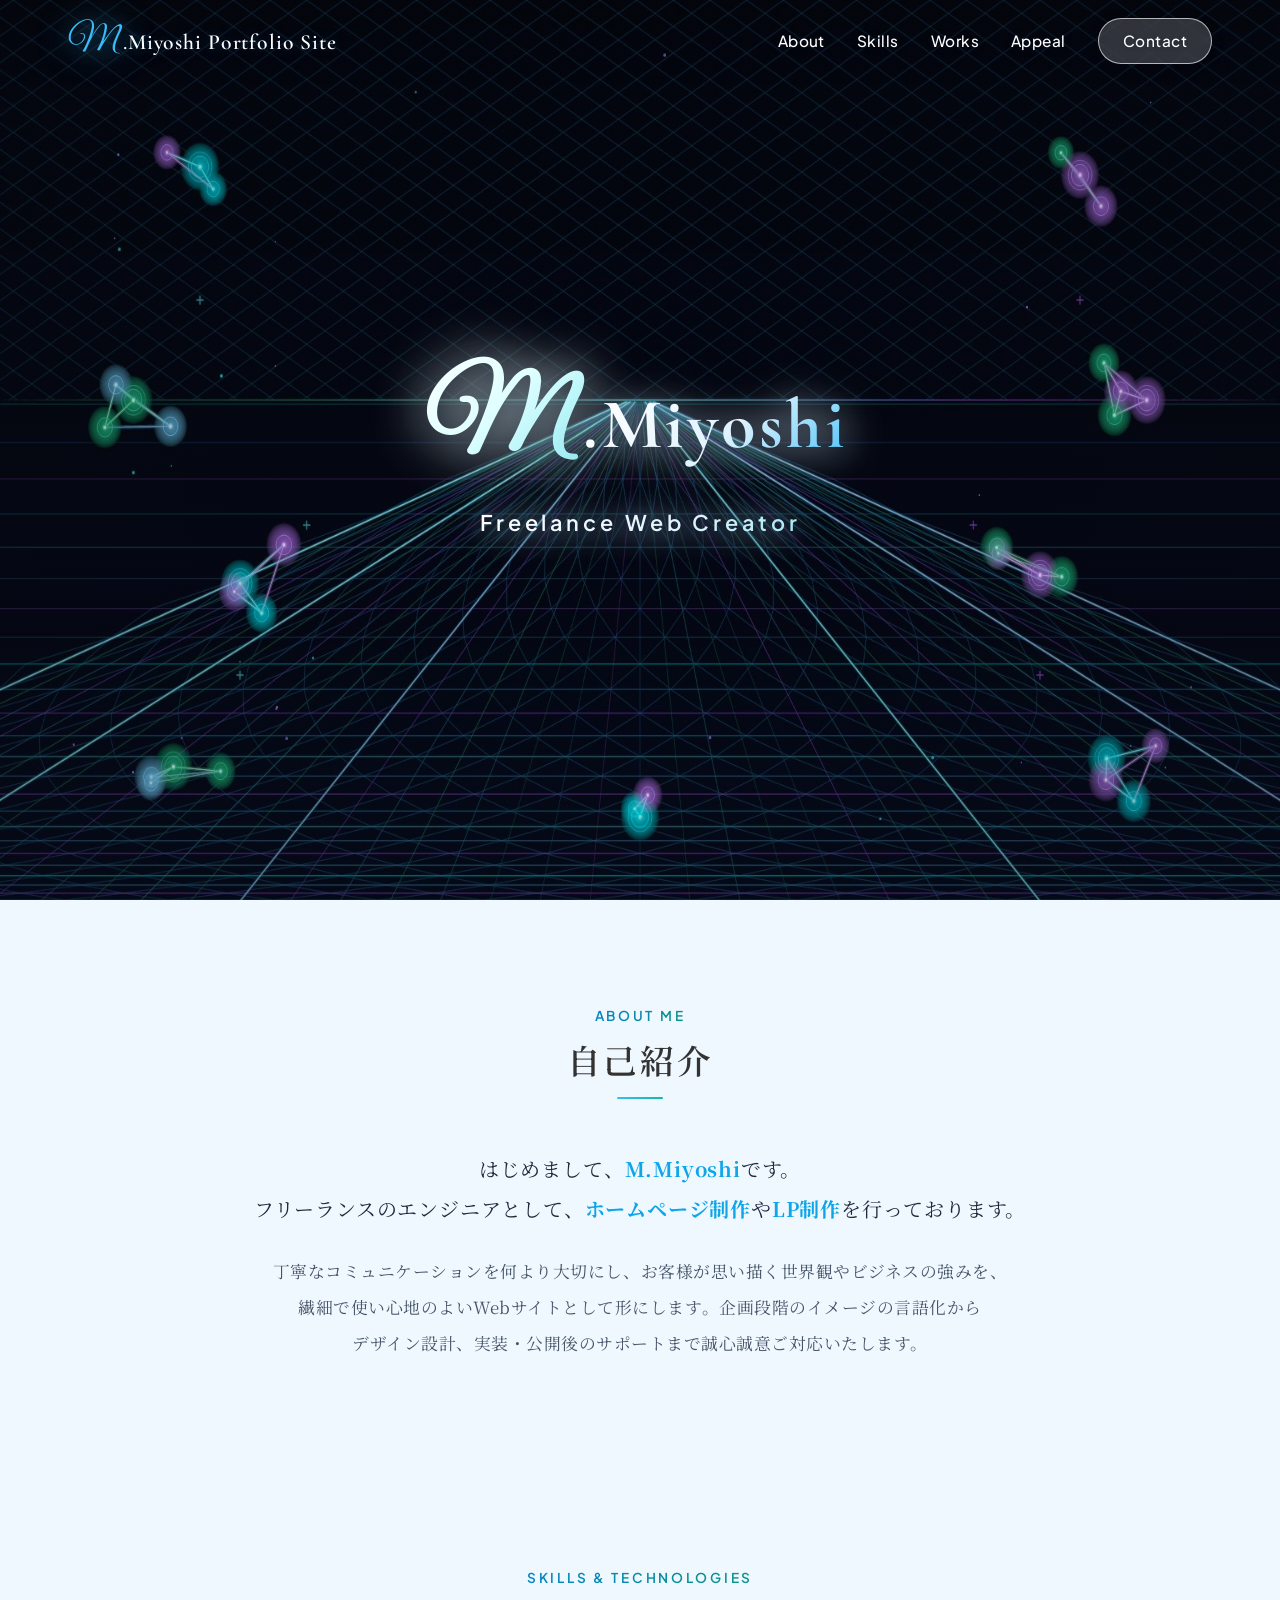
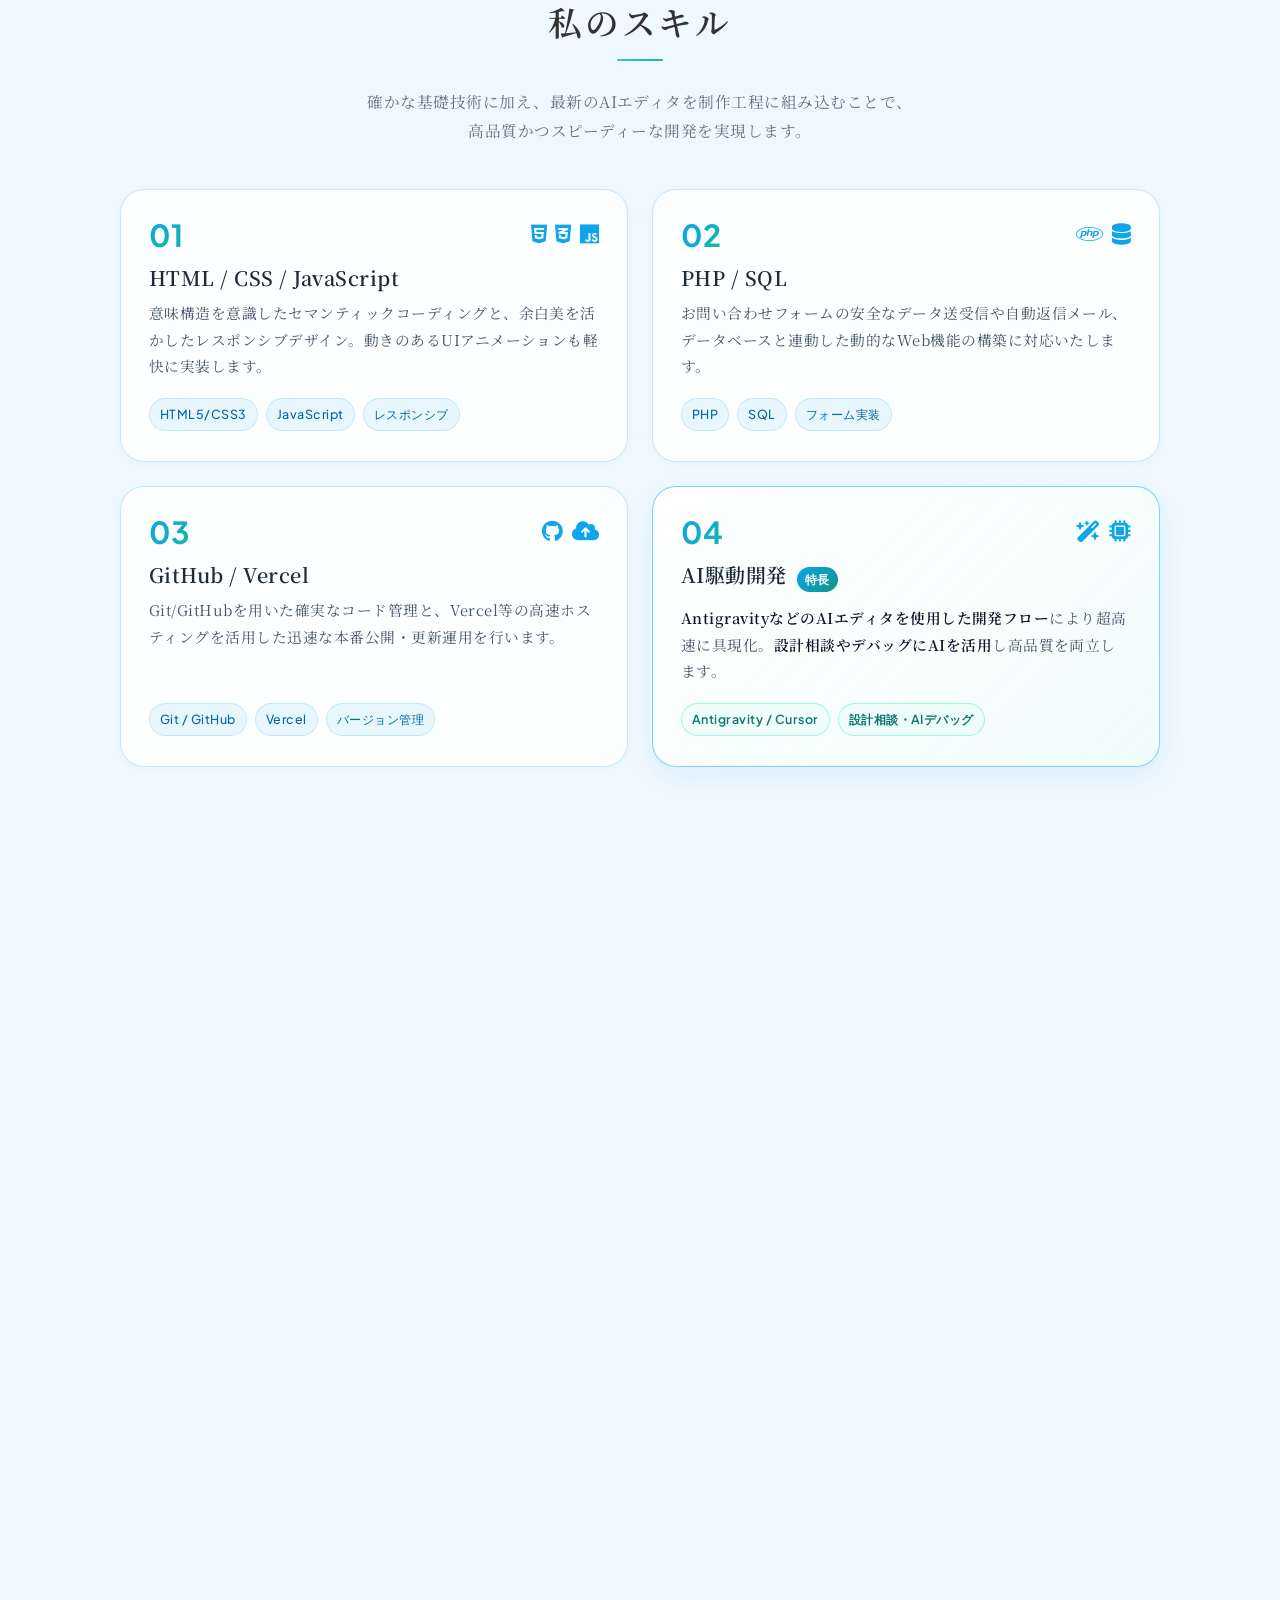
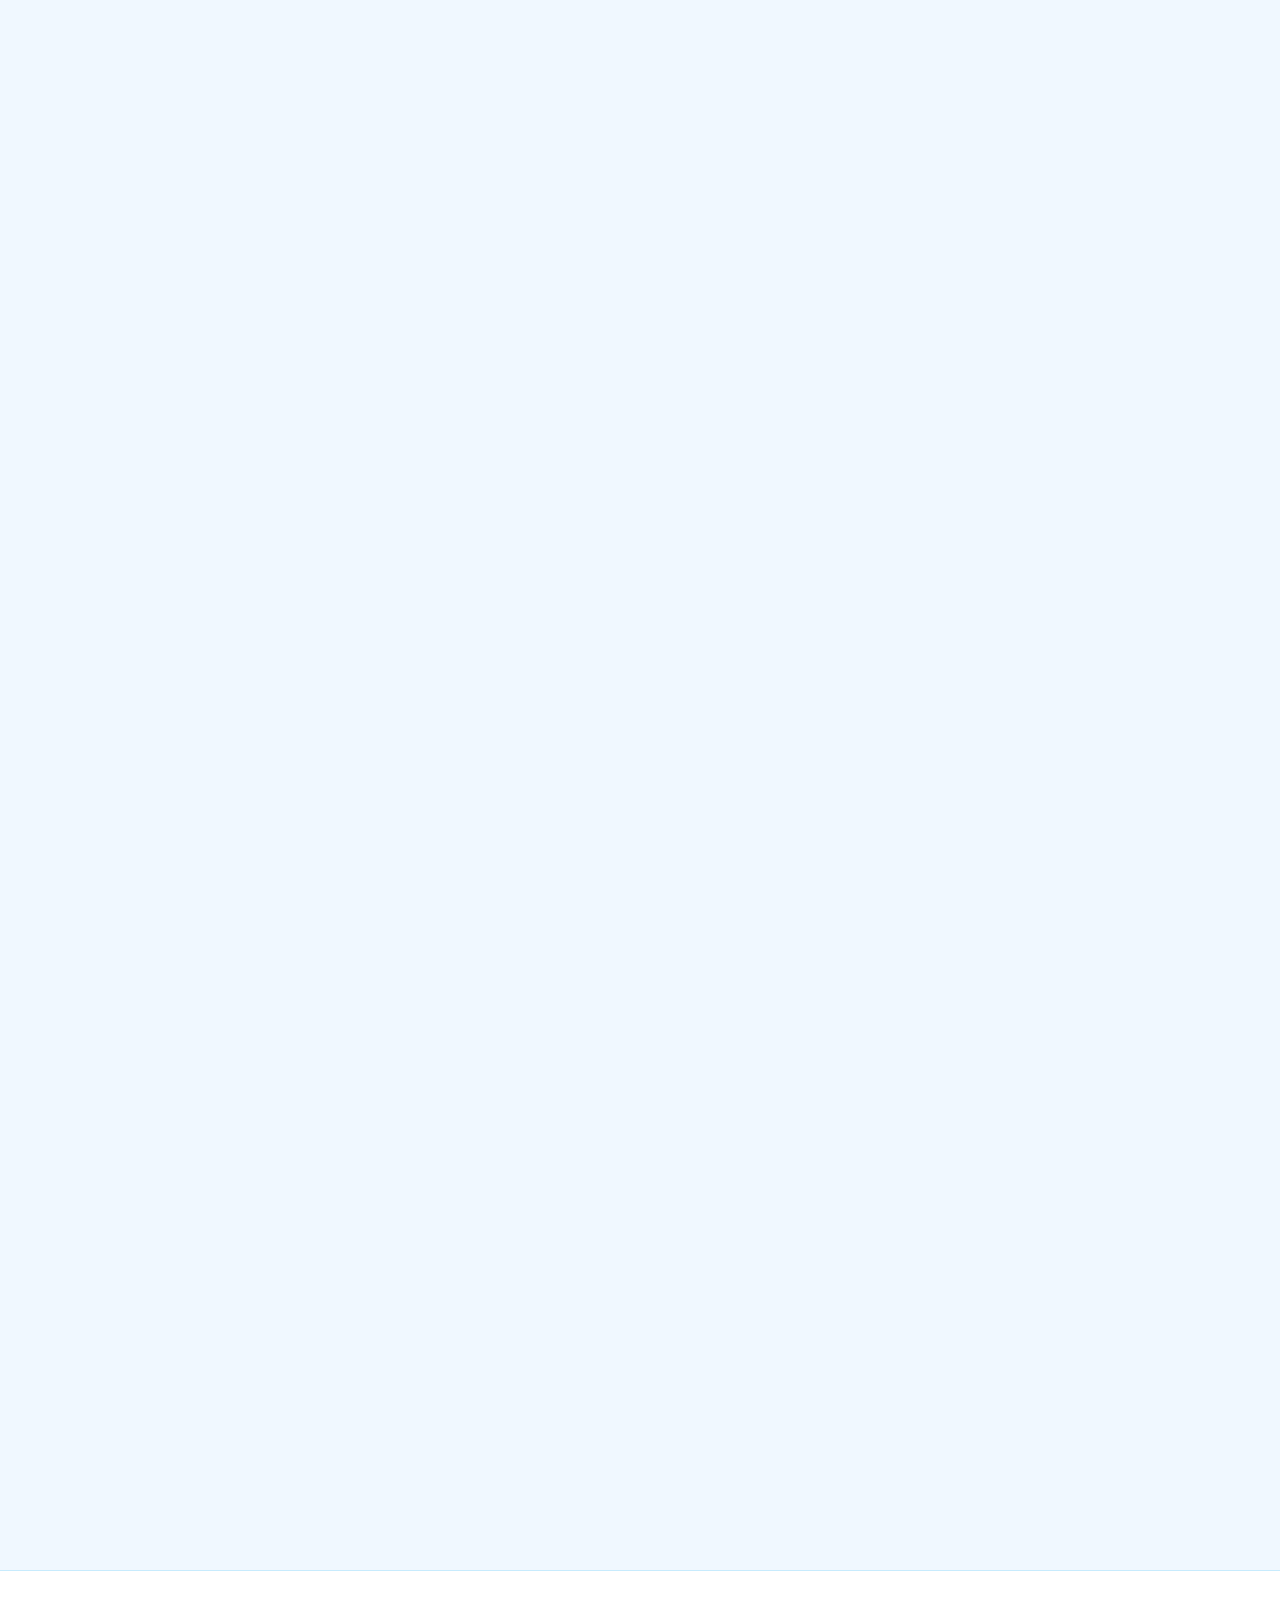
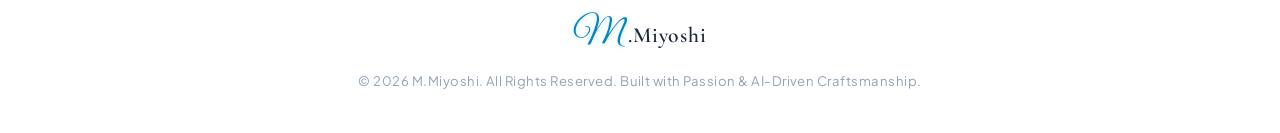
==== commit 64357f9d: "iOS Safari ビューポート対策" ====
--- a/index.html
+++ b/index.html
@@ -15,8 +15,11 @@
   <!-- Font Awesome Icons (軽量なアイコンセット) -->
   <link rel="stylesheet" href="https://cdnjs.cloudflare.com/ajax/libs/font-awesome/6.4.0/css/all.min.css">
 
+  <!-- ヒーロー背景画像のプリロード（ファーストビュー初期描画の最速化） -->
+  <link rel="preload" as="image" href="assets/images/hero_dark_grid.jpg?v=20260906i">
+
   <!-- スタイルシートの読み込み（キャッシュバスティング付き） -->
-  <link rel="stylesheet" href="style.css?v=20260906r">
+  <link rel="stylesheet" href="style.css?v=20260906s">
 </head>
 <body>
 
@@ -261,7 +264,7 @@
           <article class="work-card glass-card fade-in">
             <a href="https://cafe-lp-202608.vercel.app" target="_blank" rel="noopener noreferrer" class="work-thumb-link" aria-label="架空カフェのLPを別タブで開く">
               <div class="work-thumb-wrap">
-                <img src="assets/images/work_cafe.jpg" alt="架空カフェのLP サムネイル" class="work-thumb-img" style="width: 100%; height: auto; display: block;" loading="lazy">
+                <img src="assets/images/work_cafe.jpg" alt="架空カフェのLP サムネイル" class="work-thumb-img" style="width: 100%; height: auto; display: block;" loading="lazy" decoding="async">
                 <div class="work-thumb-overlay">
                   <span class="overlay-btn">
                     <span>サイトを見る</span>
@@ -315,7 +318,7 @@
           <article class="work-card glass-card fade-in">
             <a href="https://it-ken-202608.vercel.app/index.html" target="_blank" rel="noopener noreferrer" class="work-thumb-link" aria-label="架空IT企業コーポレートサイトを別タブで開く">
               <div class="work-thumb-wrap">
-                <img src="assets/images/work_corp.jpg" alt="架空IT企業コーポレートサイト サムネイル" class="work-thumb-img" style="width: 100%; height: auto; display: block;" loading="lazy">
+                <img src="assets/images/work_corp.jpg" alt="架空IT企業コーポレートサイト サムネイル" class="work-thumb-img" style="width: 100%; height: auto; display: block;" loading="lazy" decoding="async">
                 <div class="work-thumb-overlay">
                   <span class="overlay-btn">
                     <span>サイトを見る</span>
@@ -369,7 +372,7 @@
           <article class="work-card glass-card fade-in">
             <a href="https://lst-ryu-202608-be2h.vercel.app/index.html" target="_blank" rel="noopener noreferrer" class="work-thumb-link" aria-label="架空レストランWebサイトを別タブで開く">
               <div class="work-thumb-wrap">
-                <img src="assets/images/work_restaurant.jpg" alt="架空レストランWebサイト サムネイル" class="work-thumb-img" style="width: 100%; height: auto; display: block;" loading="lazy">
+                <img src="assets/images/work_restaurant.jpg" alt="架空レストランWebサイト サムネイル" class="work-thumb-img" style="width: 100%; height: auto; display: block;" loading="lazy" decoding="async">
                 <div class="work-thumb-overlay">
                   <span class="overlay-btn">
                     <span>サイトを見る</span>
@@ -423,7 +426,7 @@
           <article class="work-card glass-card fade-in">
             <a href="https://ec-eri-202608.vercel.app/index.html" target="_blank" rel="noopener noreferrer" class="work-thumb-link" aria-label="架空アパレルECサイトを別タブで開く">
               <div class="work-thumb-wrap">
-                <img src="assets/images/work_apparel.jpg" alt="架空アパレルECサイト サムネイル" class="work-thumb-img" style="width: 100%; height: auto; display: block;" loading="lazy">
+                <img src="assets/images/work_apparel.jpg" alt="架空アパレルECサイト サムネイル" class="work-thumb-img" style="width: 100%; height: auto; display: block;" loading="lazy" decoding="async">
                 <div class="work-thumb-overlay">
                   <span class="overlay-btn">
                     <span>サイトを見る</span>
@@ -729,6 +732,6 @@
   </div>
 
   <!-- スクリプトの読み込み（キャッシュバスティング付き） -->
-  <script src="script.js?v=20260906r"></script>
+  <script src="script.js?v=20260906s"></script>
 </body>
 </html>
--- a/style.css
+++ b/style.css
@@ -64,6 +64,8 @@
 html {
   scroll-behavior: smooth;
   font-size: 16px;
+  height: 100%;
+  -webkit-text-size-adjust: 100%;
 }
 
 body {
@@ -73,6 +75,9 @@
   line-height: 1.85;
   letter-spacing: 0.03em;
   overflow-x: hidden;
+  min-height: 100vh;
+  min-height: 100dvh; /* iOS Safari の動的ツールバー高さに追従 */
+  overscroll-behavior-y: none; /* メニュー開閉時やバウンス時の画面ガタつきを防止 */
   -webkit-font-smoothing: antialiased;
   -moz-osx-font-smoothing: grayscale;
 }
@@ -116,8 +121,11 @@
   position: fixed;
   top: 0;
   left: 0;
-  width: 100vw;
-  height: 100vh;
+  right: 0;
+  bottom: 0;
+  width: 100%;
+  height: 100%;
+  height: 100dvh; /* iOS Safari のアドレスバー伸縮による押し上げを防止 */
   background: rgba(2, 6, 23, 0.65);
   backdrop-filter: blur(4px);
   -webkit-backdrop-filter: blur(4px);
@@ -126,6 +134,7 @@
   visibility: hidden;
   transition: opacity 0.3s cubic-bezier(0.16, 1, 0.3, 1), visibility 0.3s cubic-bezier(0.16, 1, 0.3, 1);
   pointer-events: none;
+  transform: translateZ(0);
 }
 
 .nav-backdrop.is-active {
@@ -153,6 +162,14 @@
 .section {
   padding: 100px 0;
   position: relative;
+}
+
+/* 画面外セクションのレンダリング最適化（初期ロード・スクロール時の描画負荷を大幅軽減） */
+.works-section,
+.appeal-section,
+.contact-section {
+  content-visibility: auto;
+  contain-intrinsic-size: auto 800px;
 }
 
 /* セクションタイトル（明朝体の美しさと英字サブタイトルの調和） */
@@ -224,6 +241,9 @@
   z-index: 1000;
   padding: 18px 0;
   background: transparent;
+  transform: translateZ(0); /* GPUハードウェアアクセラレーションでiOSツールバー変動時のブレを防止 */
+  -webkit-backface-visibility: hidden;
+  backface-visibility: hidden;
   transition: transform 0.4s cubic-bezier(0.16, 1, 0.3, 1), opacity 0.4s cubic-bezier(0.16, 1, 0.3, 1), padding var(--transition-smooth);
 }
 
@@ -231,7 +251,7 @@
 .site-header.is-hidden {
   opacity: 0;
   pointer-events: none;
-  transform: translateY(-100%);
+  transform: translateY(-100%) translateZ(0);
 }
 
 .header-container {
@@ -424,6 +444,7 @@
   position: relative;
   width: 100%;
   min-height: 100vh;
+  min-height: 100dvh; /* iOS Safari の動的ツールバー高さに完全同期 */
   display: flex;
   align-items: center;
   justify-content: center;
@@ -1330,7 +1351,9 @@
   z-index: 990;
   opacity: 0;
   pointer-events: none;
-  transform: translateY(24px) scale(0.92);
+  transform: translateY(24px) scale(0.92) translateZ(0);
+  -webkit-backface-visibility: hidden;
+  backface-visibility: hidden;
   transition: opacity 0.4s cubic-bezier(0.16, 1, 0.3, 1), transform 0.4s cubic-bezier(0.16, 1, 0.3, 1);
 }
 
@@ -1338,7 +1361,7 @@
 .floating-bubble-nav.is-visible {
   opacity: 1;
   pointer-events: auto;
-  transform: translateY(0) scale(1);
+  transform: translateY(0) scale(1) translateZ(0);
 }
 
 /* メニュー展開時の背景クリック受け（暗い幕やボケを排除し完全透過で馴染ませる） */
@@ -1346,14 +1369,18 @@
   position: fixed;
   top: 0;
   left: 0;
-  width: 100vw;
-  height: 100vh;
+  right: 0;
+  bottom: 0;
+  width: 100%;
+  height: 100%;
+  height: 100dvh;
   z-index: 980;
   pointer-events: none;
   opacity: 0;
   background: transparent;
   backdrop-filter: none;
   -webkit-backdrop-filter: none;
+  transform: translateZ(0);
 }
 
 .floating-bubble-nav.is-open .bubble-backdrop {
@@ -1735,7 +1762,7 @@
 
   /* モバイルメニュー展開中はスクロールしてもヘッダーを画面上に固定・維持 */
   body.mobile-menu-open .site-header {
-    transform: none !important;
+    transform: translateZ(0) !important;
     opacity: 1 !important;
     pointer-events: auto !important;
   }
@@ -1752,6 +1779,7 @@
     width: min(280px, 80vw);
     height: auto;
     max-height: calc(100vh - 30px);
+    max-height: calc(100dvh - 30px); /* iOS Safari の動的ツールバー高さに追従 */
     background: #ffffff !important;
     border-bottom-left-radius: 20px;
     border-left: 2px solid #0ea5e9;
@@ -1761,6 +1789,9 @@
     transition: right var(--transition-smooth);
     overflow: hidden;
     z-index: 1000;
+    transform: translateZ(0); /* 描画カクつき防止 */
+    -webkit-backface-visibility: hidden;
+    backface-visibility: hidden;
   }
 
   .nav-menu.is-active {
@@ -2010,6 +2041,7 @@
 .thanks-section {
   position: relative;
   min-height: 100vh;
+  min-height: 100dvh; /* iOS Safari の動的ツールバー高さに追従 */
   width: 100%;
   display: flex;
   align-items: center;
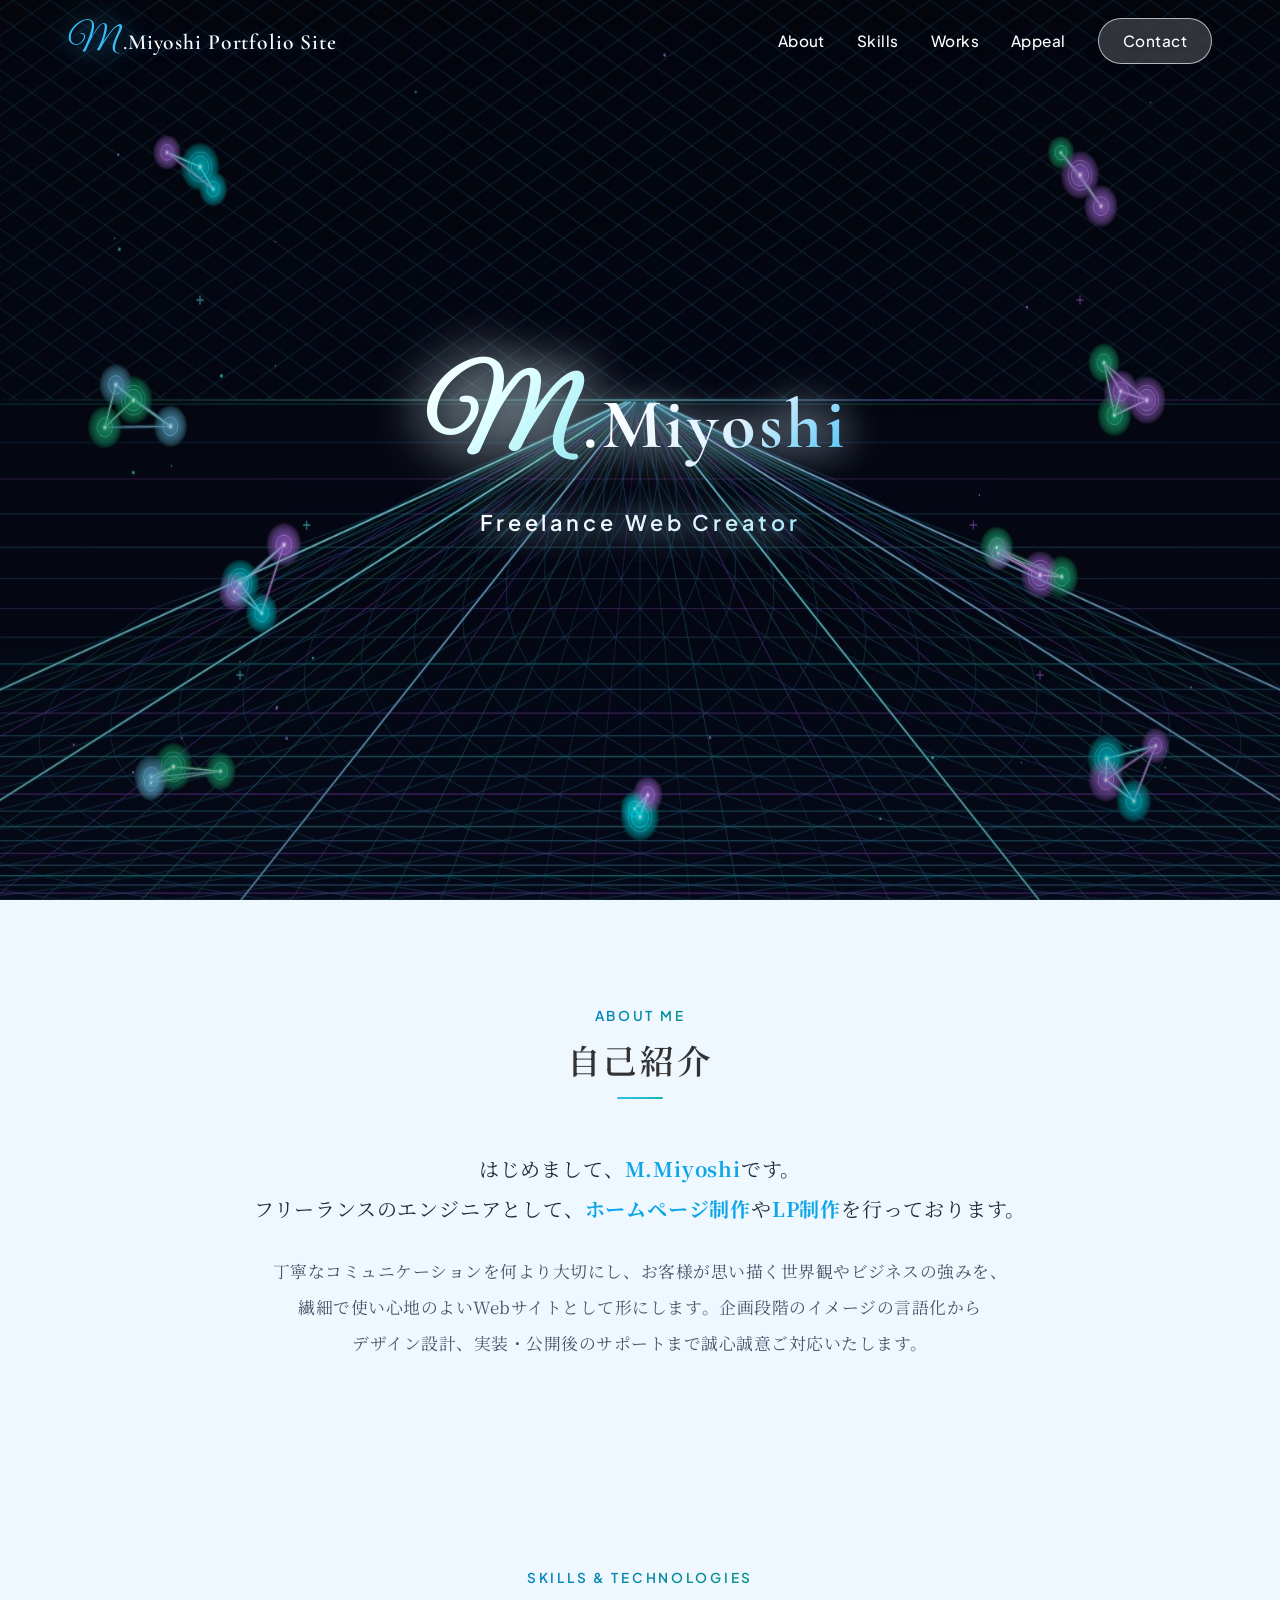
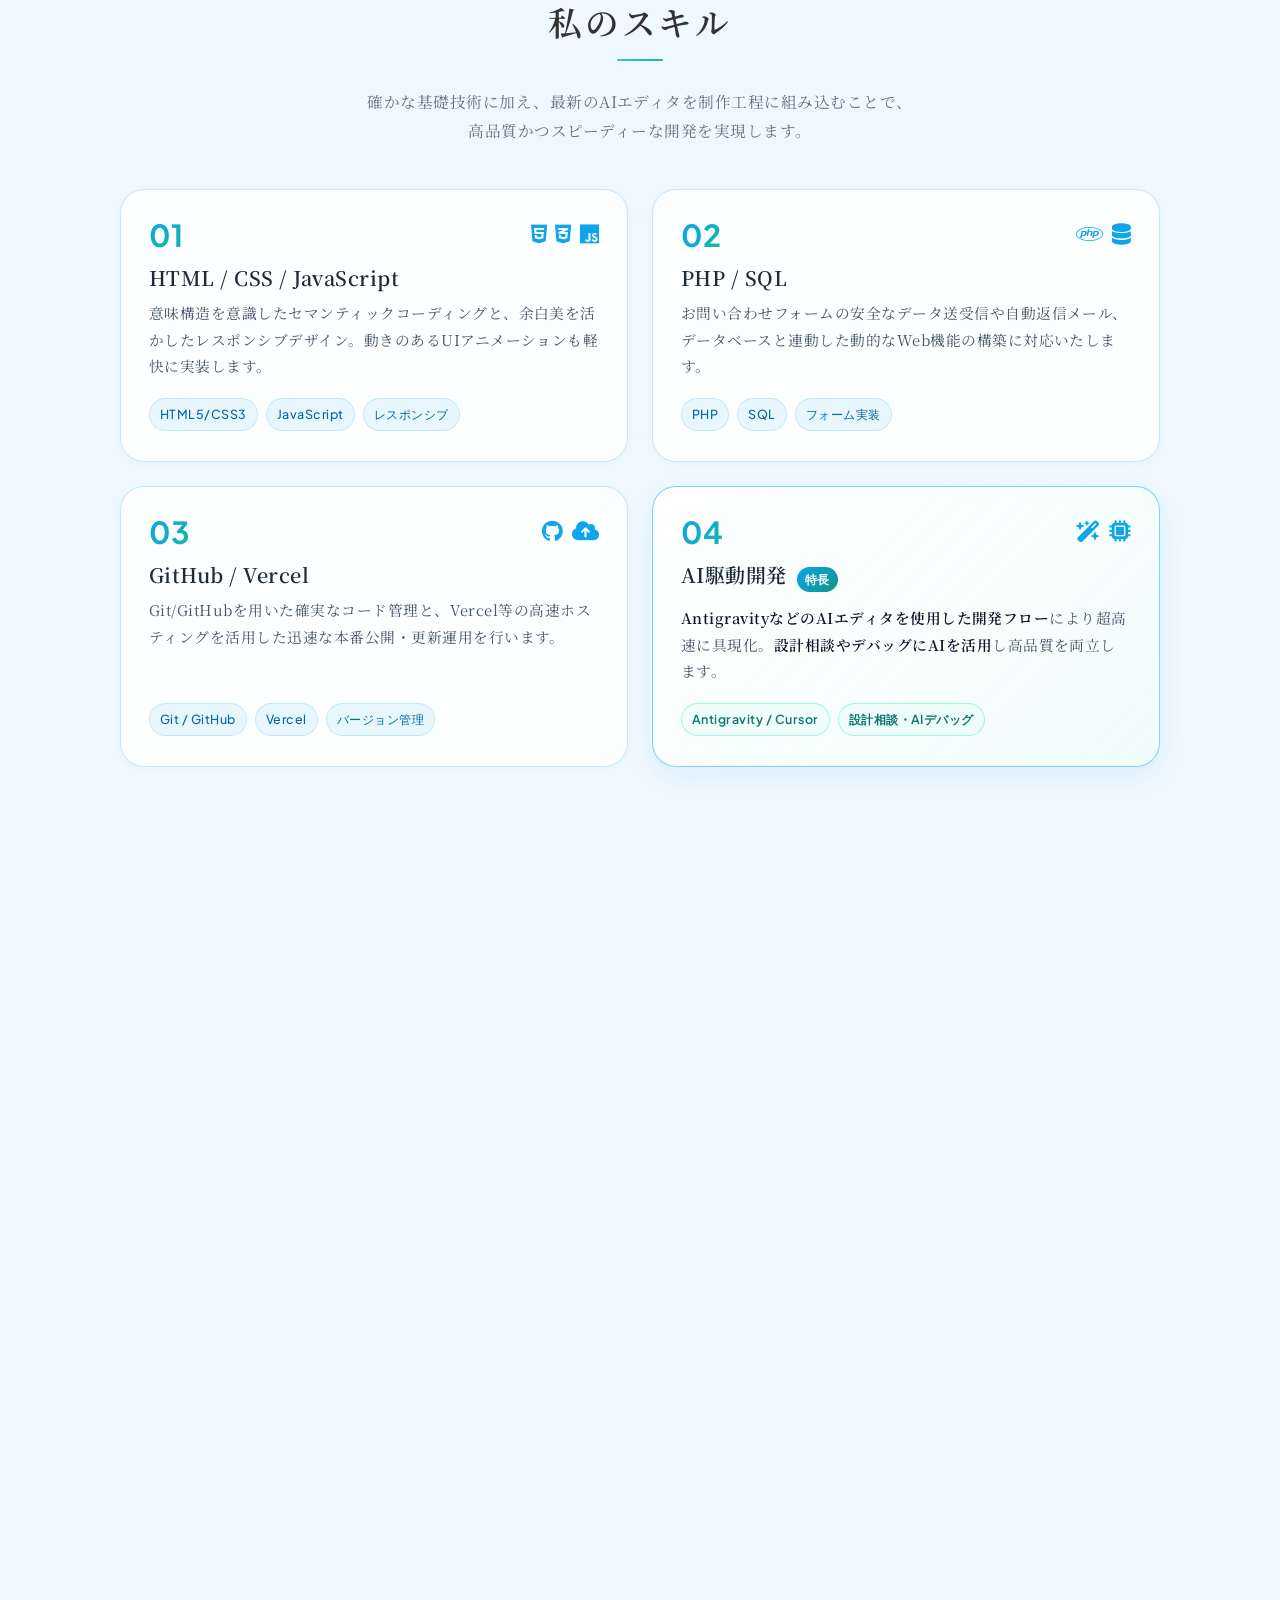
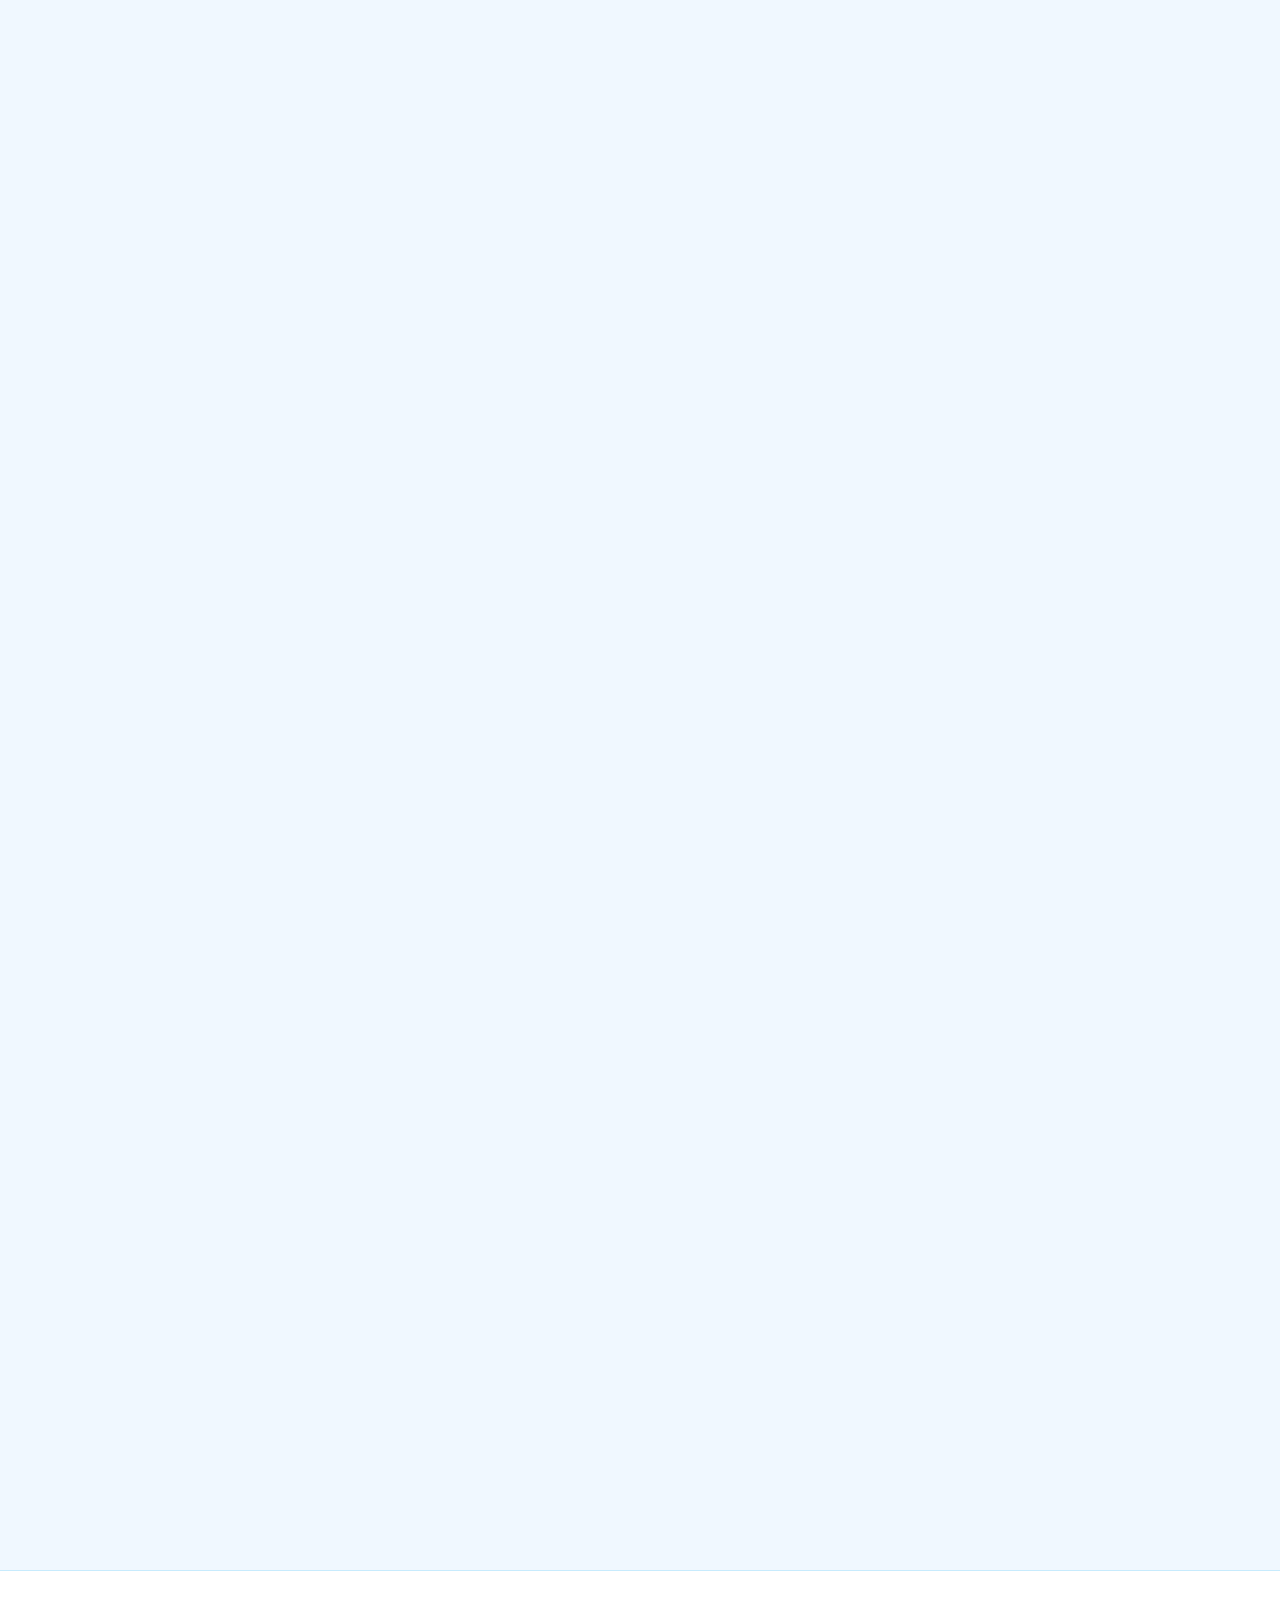
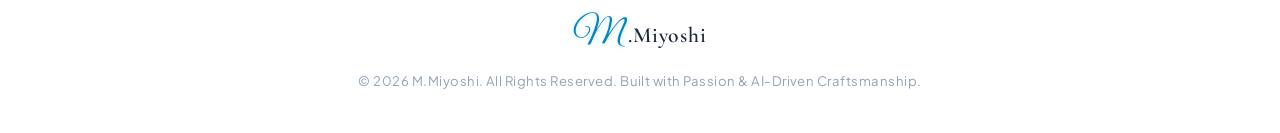
==== commit ec515f09: "レスポンシブ余白調整" ====
--- a/index.html
+++ b/index.html
@@ -19,7 +19,7 @@
   <link rel="preload" as="image" href="assets/images/hero_dark_grid.jpg?v=20260906i">
 
   <!-- スタイルシートの読み込み（キャッシュバスティング付き） -->
-  <link rel="stylesheet" href="style.css?v=20260906s">
+  <link rel="stylesheet" href="style.css?v=20260906t">
 </head>
 <body>
 
--- a/style.css
+++ b/style.css
@@ -1962,7 +1962,7 @@
     font-size: 0.78rem;
     line-height: 1.75;
     max-width: 335px;
-    margin: 0 auto;
+    margin: 20px auto 0; /* 送信ボタンとの間隔を確保して少し下に下げる */
     word-break: keep-all;
     overflow-wrap: break-word;
   }
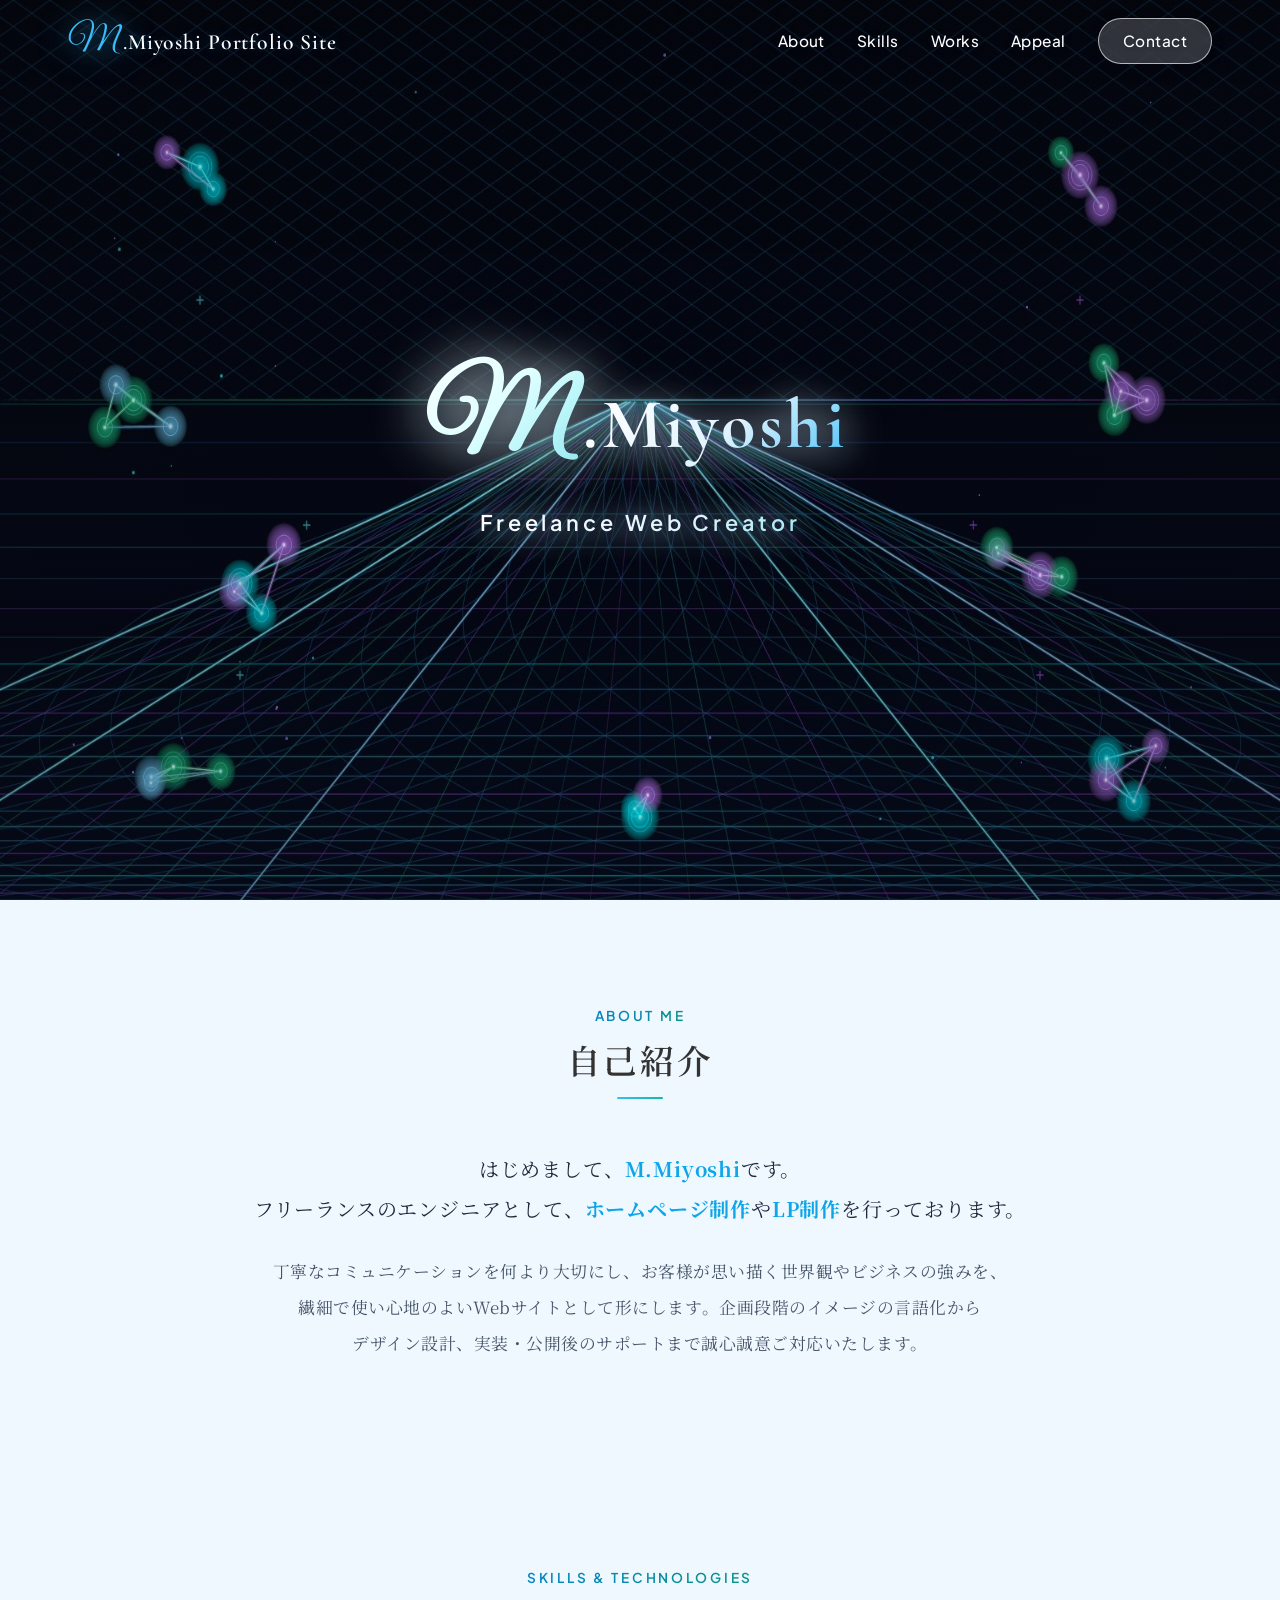
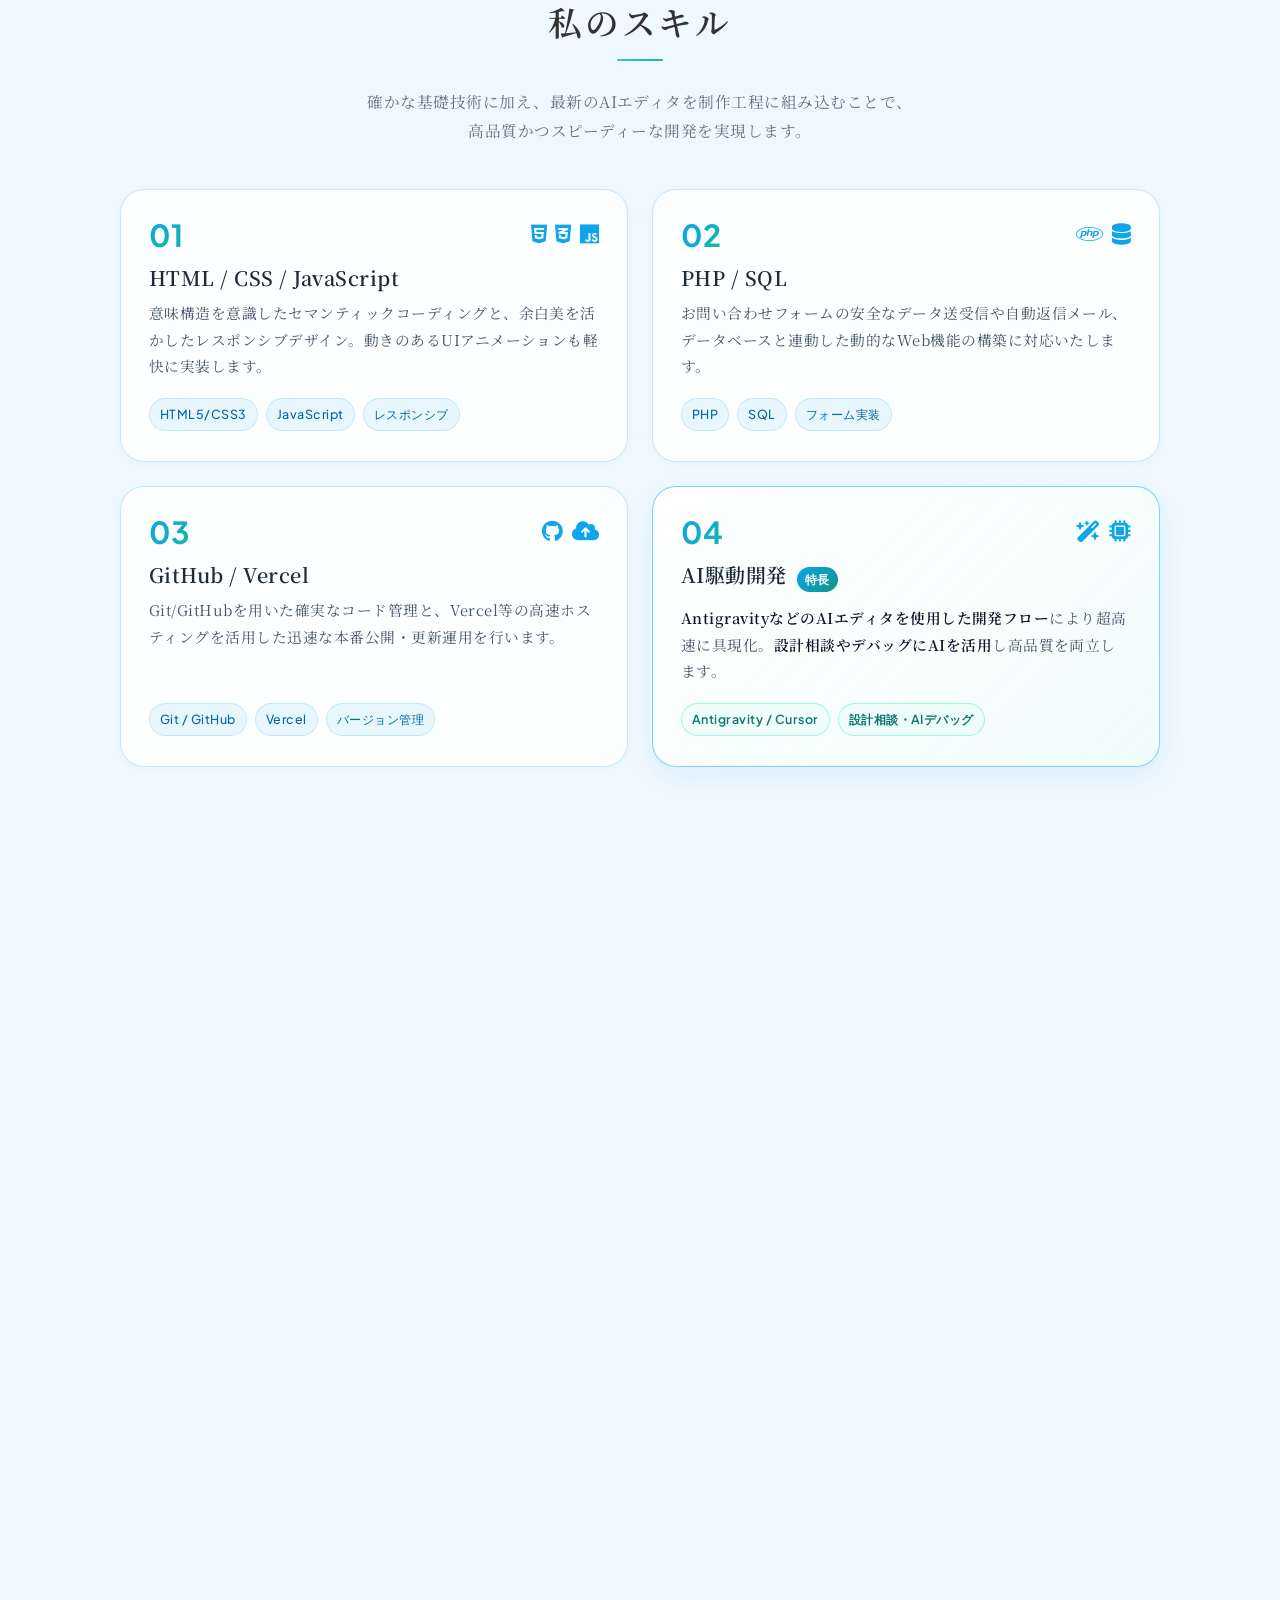
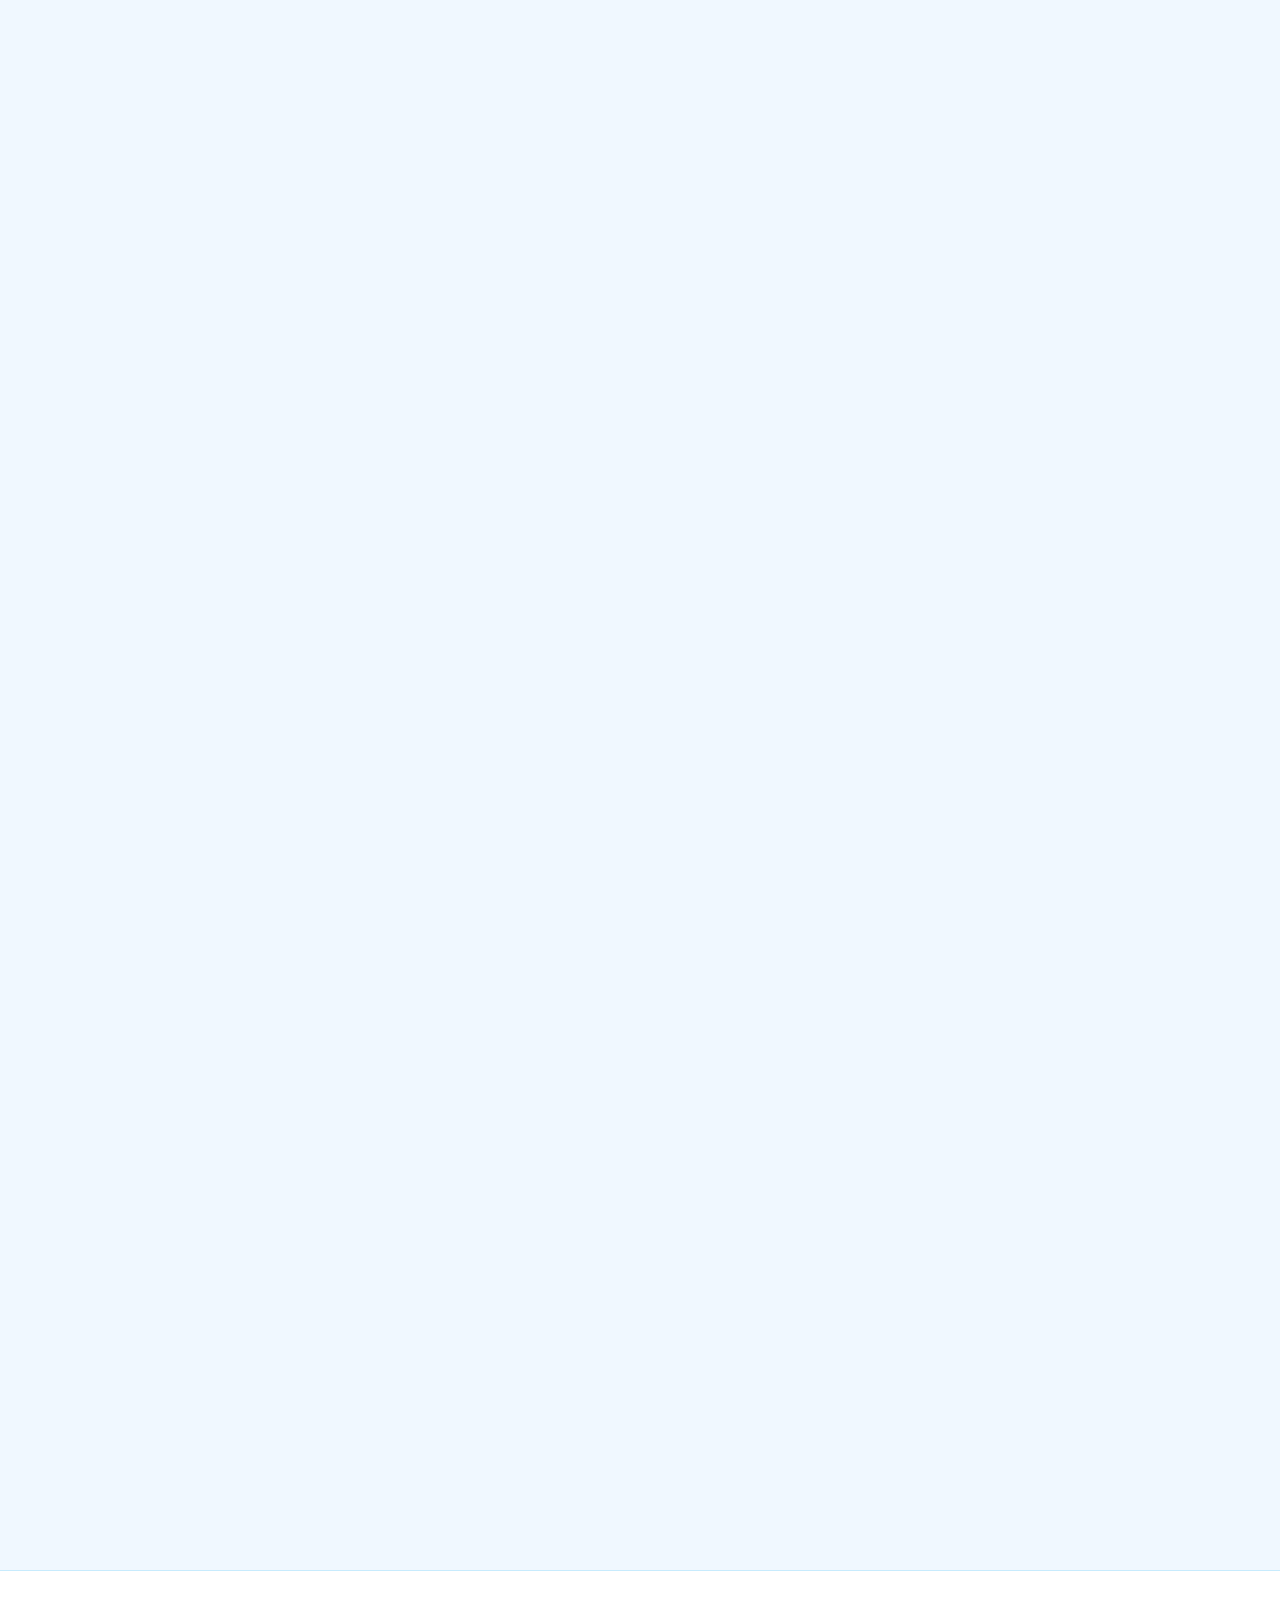
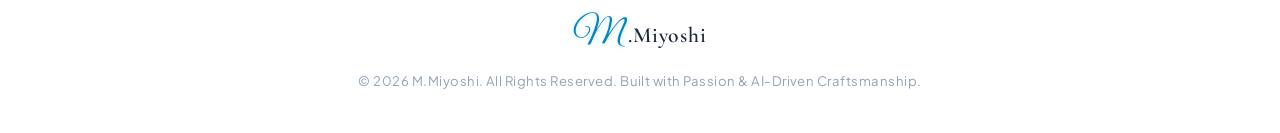
==== commit df8b2699: "android仕様対策" ====
--- a/index.html
+++ b/index.html
@@ -19,7 +19,7 @@
   <link rel="preload" as="image" href="assets/images/hero_dark_grid.jpg?v=20260906i">
 
   <!-- スタイルシートの読み込み（キャッシュバスティング付き） -->
-  <link rel="stylesheet" href="style.css?v=20260906t">
+  <link rel="stylesheet" href="style.css?v=20260906u">
 </head>
 <body>
 
--- a/style.css
+++ b/style.css
@@ -59,6 +59,7 @@
   box-sizing: border-box;
   margin: 0;
   padding: 0;
+  -webkit-tap-highlight-color: transparent; /* Android・iOS等のタップ時ハイライト枠（青・グレー枠）を無効化 */
 }
 
 html {
@@ -66,6 +67,7 @@
   font-size: 16px;
   height: 100%;
   -webkit-text-size-adjust: 100%;
+  -webkit-tap-highlight-color: transparent; /* 全体でのタップハイライト無効化 */
 }
 
 body {
@@ -94,6 +96,7 @@
   color: inherit;
   text-decoration: none;
   transition: color var(--transition-fast);
+  -webkit-tap-highlight-color: transparent; /* リンクタップ時のハイライト枠を非表示 */
 }
 
 ul, ol {
@@ -106,9 +109,10 @@
   display: block;
 }
 
-button, input, textarea {
+button, input, textarea, select {
   font-family: inherit;
   font-size: inherit;
+  -webkit-tap-highlight-color: transparent; /* ボタン・入力欄タップ時のハイライト枠を非表示 */
 }
 
 /* レスポンシブ用改行制御（PCでは非表示、スマホ表示時のみ有効） */
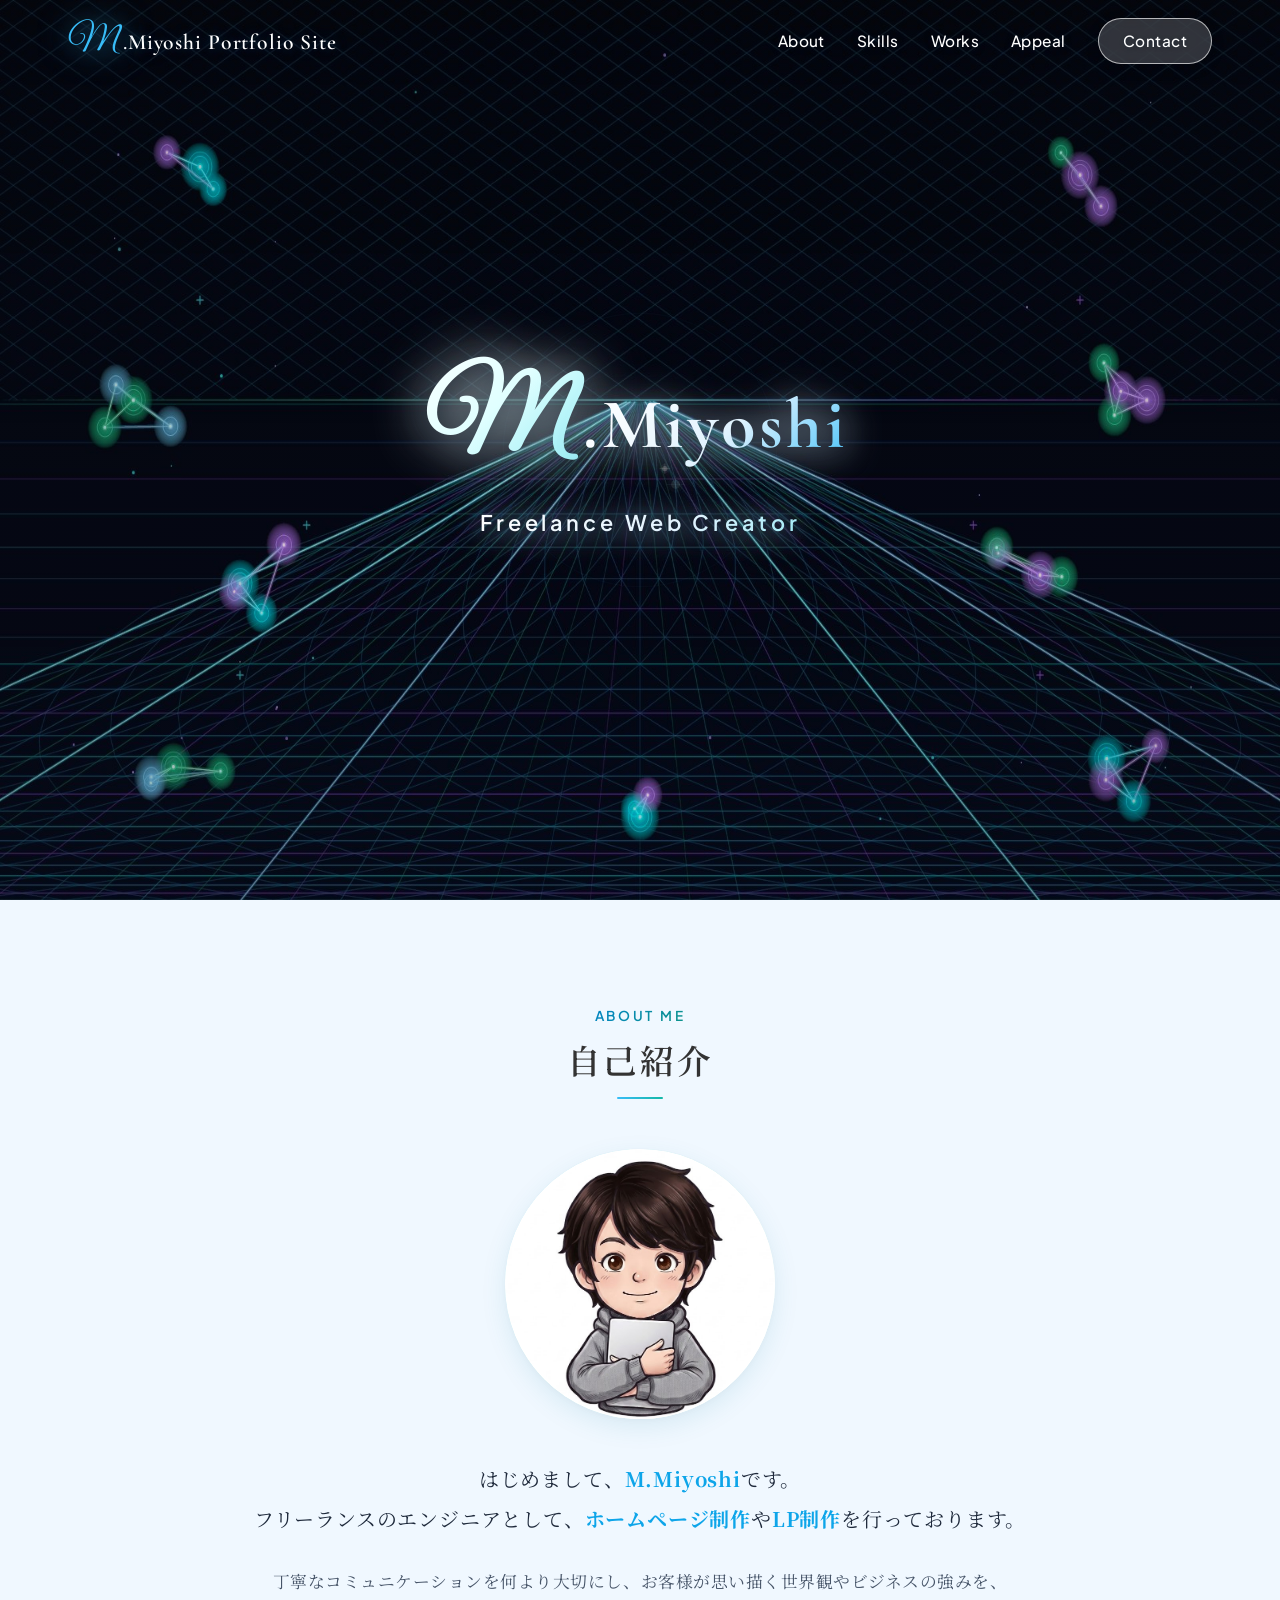
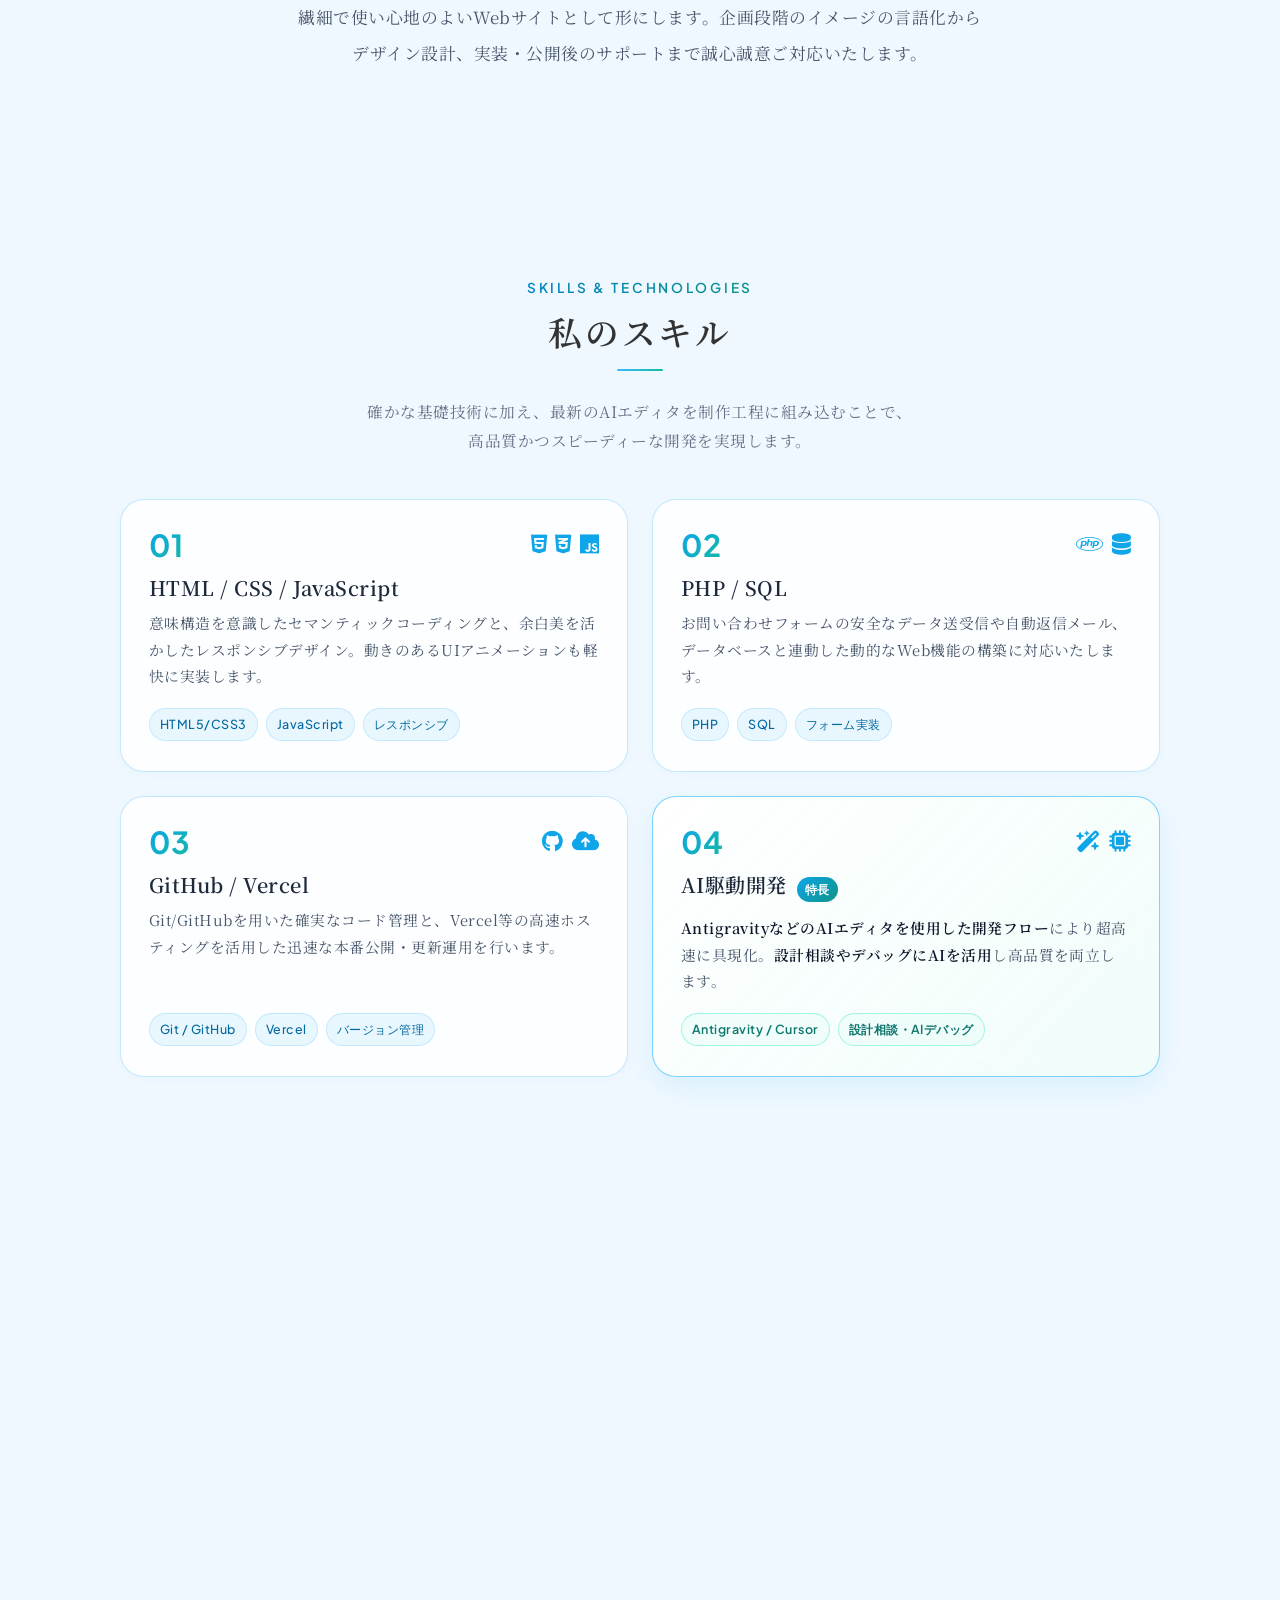
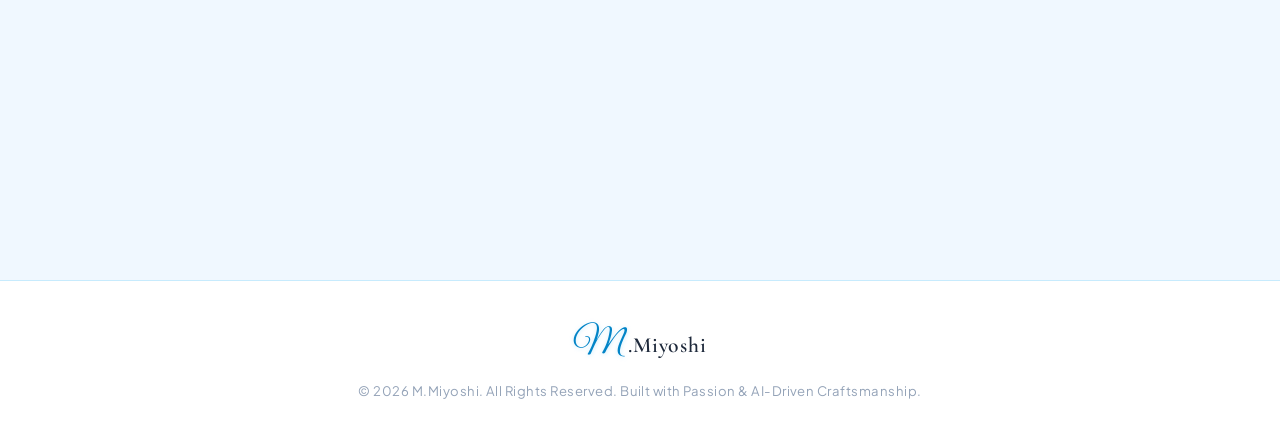
==== commit fe2a19d6: "自己紹介イラスト追加" ====
--- a/index.html
+++ b/index.html
@@ -19,7 +19,7 @@
   <link rel="preload" as="image" href="assets/images/hero_dark_grid.jpg?v=20260906i">
 
   <!-- スタイルシートの読み込み（キャッシュバスティング付き） -->
-  <link rel="stylesheet" href="style.css?v=20260906u">
+  <link rel="stylesheet" href="style.css?v=20260907d">
 </head>
 <body>
 
@@ -109,6 +109,13 @@
           <span class="section-subtitle">About Me</span>
           <h2 class="section-title">自己紹介</h2>
           <div class="title-line"></div>
+        </div>
+
+        <!-- 自己紹介プロフィールイラスト（Googleアカウント風の丸型くり抜きアイコン） -->
+        <div class="about-avatar-wrap fade-in">
+          <div class="about-avatar">
+            <img src="assets/images/about_me.jpg" alt="M.Miyoshi プロフィールイラスト" class="about-avatar-img" width="270" height="270" loading="lazy">
+          </div>
         </div>
 
         <!-- 枠を外し、自然で上質な流れで読ませるレイアウト -->
--- a/style.css
+++ b/style.css
@@ -580,6 +580,41 @@
 /* --------------------------------------------------------------------------
    5. 自己紹介セクション（About）
    -------------------------------------------------------------------------- */
+/* プロフィールイラストのラッパー（タイトルと見出し文の間に程よい余白を確保） */
+.about-avatar-wrap {
+  display: flex;
+  justify-content: center;
+  align-items: center;
+  margin: 0 auto 40px; /* セクション見出しテキストとの間の心地よい余白 */
+}
+
+/* Googleアカウント風の丸型くり抜きアバターコンテナ（静的な埋め込み設定・丸枠サイズ拡大） */
+.about-avatar {
+  position: relative;
+  width: 270px; /* 丸枠を大きめに拡大し存在感をアップ */
+  height: 270px;
+  border-radius: 50%;
+  overflow: hidden; /* 拡大したイラストを綺麗に円形に収めるクリップ設定 */
+  padding: 4px; /* 外枠グラデーションリング */
+  background: linear-gradient(135deg, rgba(56, 189, 248, 0.65), rgba(20, 184, 166, 0.45), rgba(255, 255, 255, 0.95));
+  box-shadow: 0 8px 26px rgba(14, 116, 144, 0.1), 0 2px 8px rgba(0, 0, 0, 0.03);
+  display: flex;
+  align-items: center;
+  justify-content: center;
+}
+
+/* イラスト画像本体（下方向いっぱいに寄せてパーカーの裾を丸枠下端に合わせ、頭上にゆとりを確保） */
+.about-avatar-img {
+  width: 100%;
+  height: 100%;
+  border-radius: 50%;
+  object-fit: cover;
+  object-position: center 47.8%;
+  transform: scale(1.36) translate(-1.2%, 3.5%); /* 左右の完全センタリング＋下方向への配置寄せ（裾を丸枠下端にフィット） */
+  background-color: #ffffff; /* イラストの白背景と同化 */
+  display: block;
+}
+
 .about-simple-content {
   max-width: 860px;
   margin: 0 auto;
@@ -1886,6 +1921,16 @@
 }
 
 @media (max-width: 640px) {
+  /* モバイル時の自己紹介アバターサイズ・余白調整（大きめ表示） */
+  .about-avatar-wrap {
+    margin: 0 auto 32px;
+  }
+
+  .about-avatar {
+    width: 210px;
+    height: 210px;
+  }
+
   /* スマートフォン幅でのみWorksを1列に切り替え */
   .works-grid {
     grid-template-columns: 1fr;
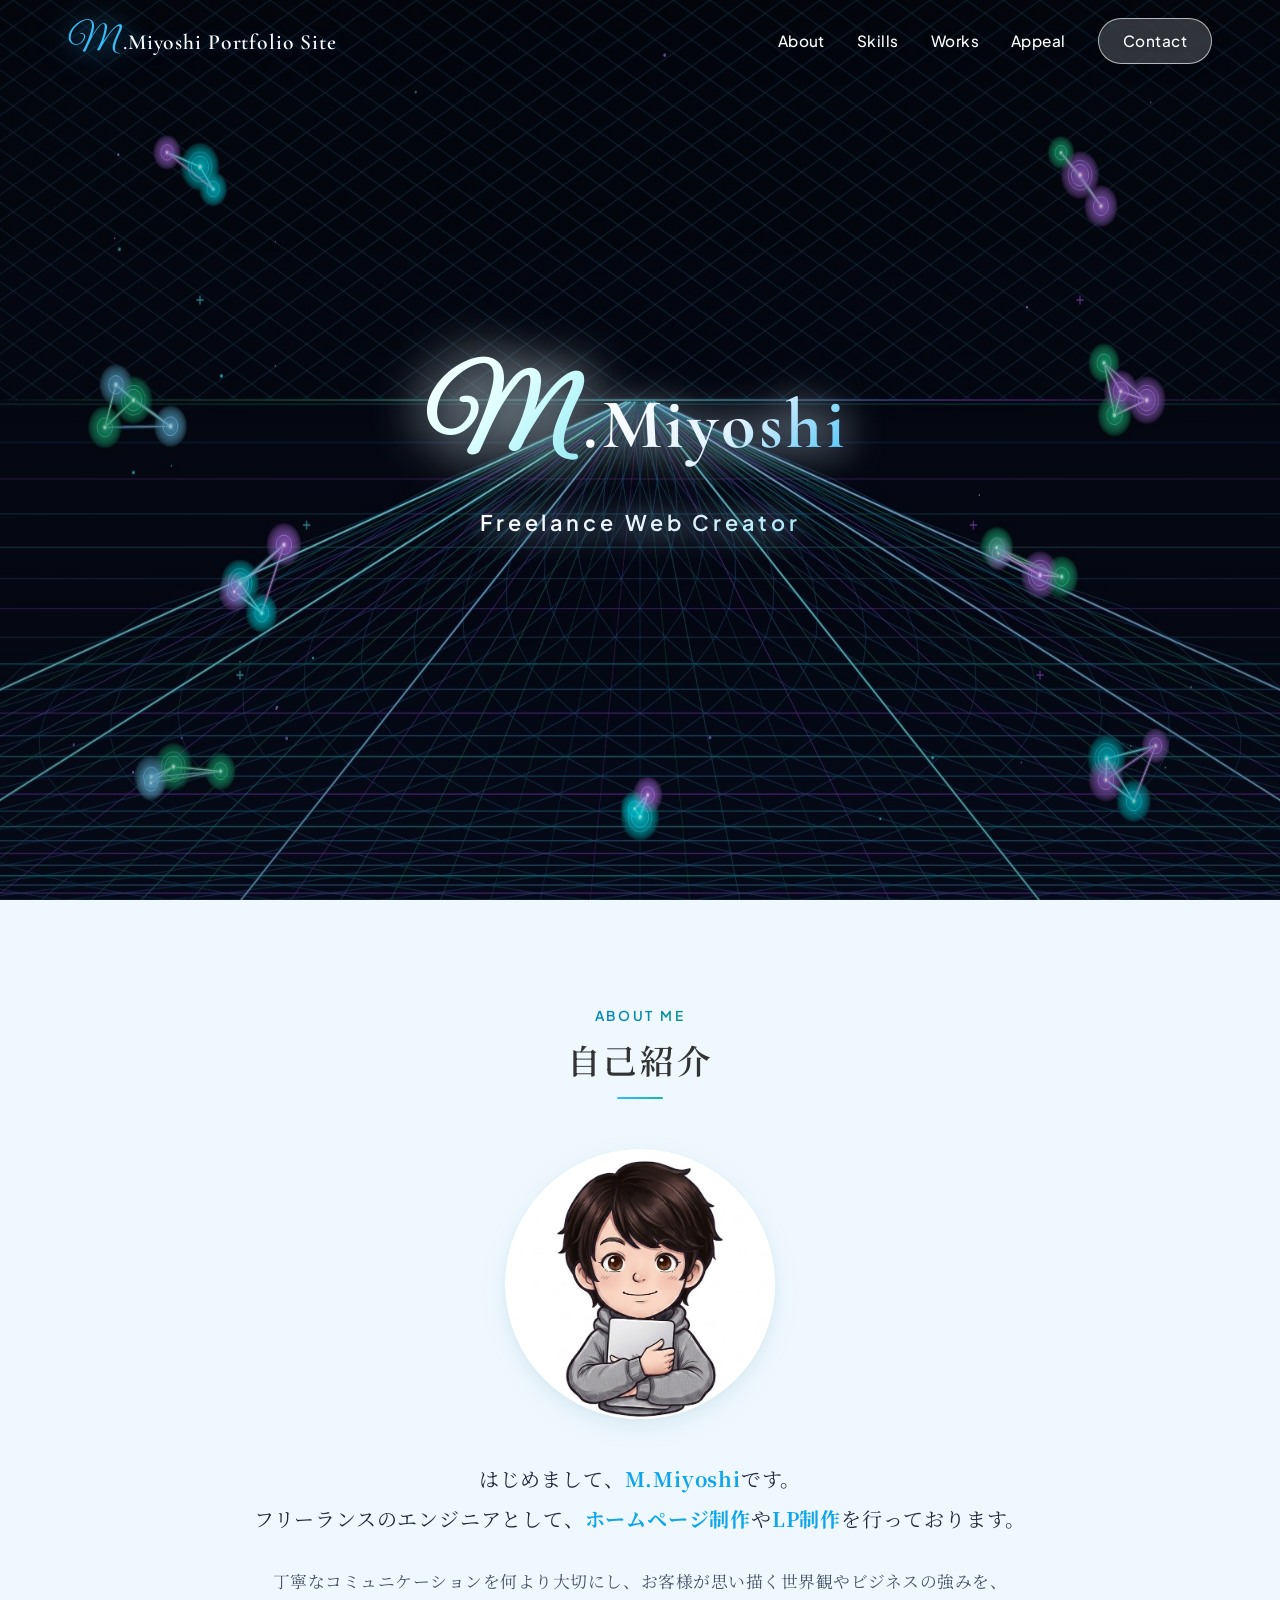
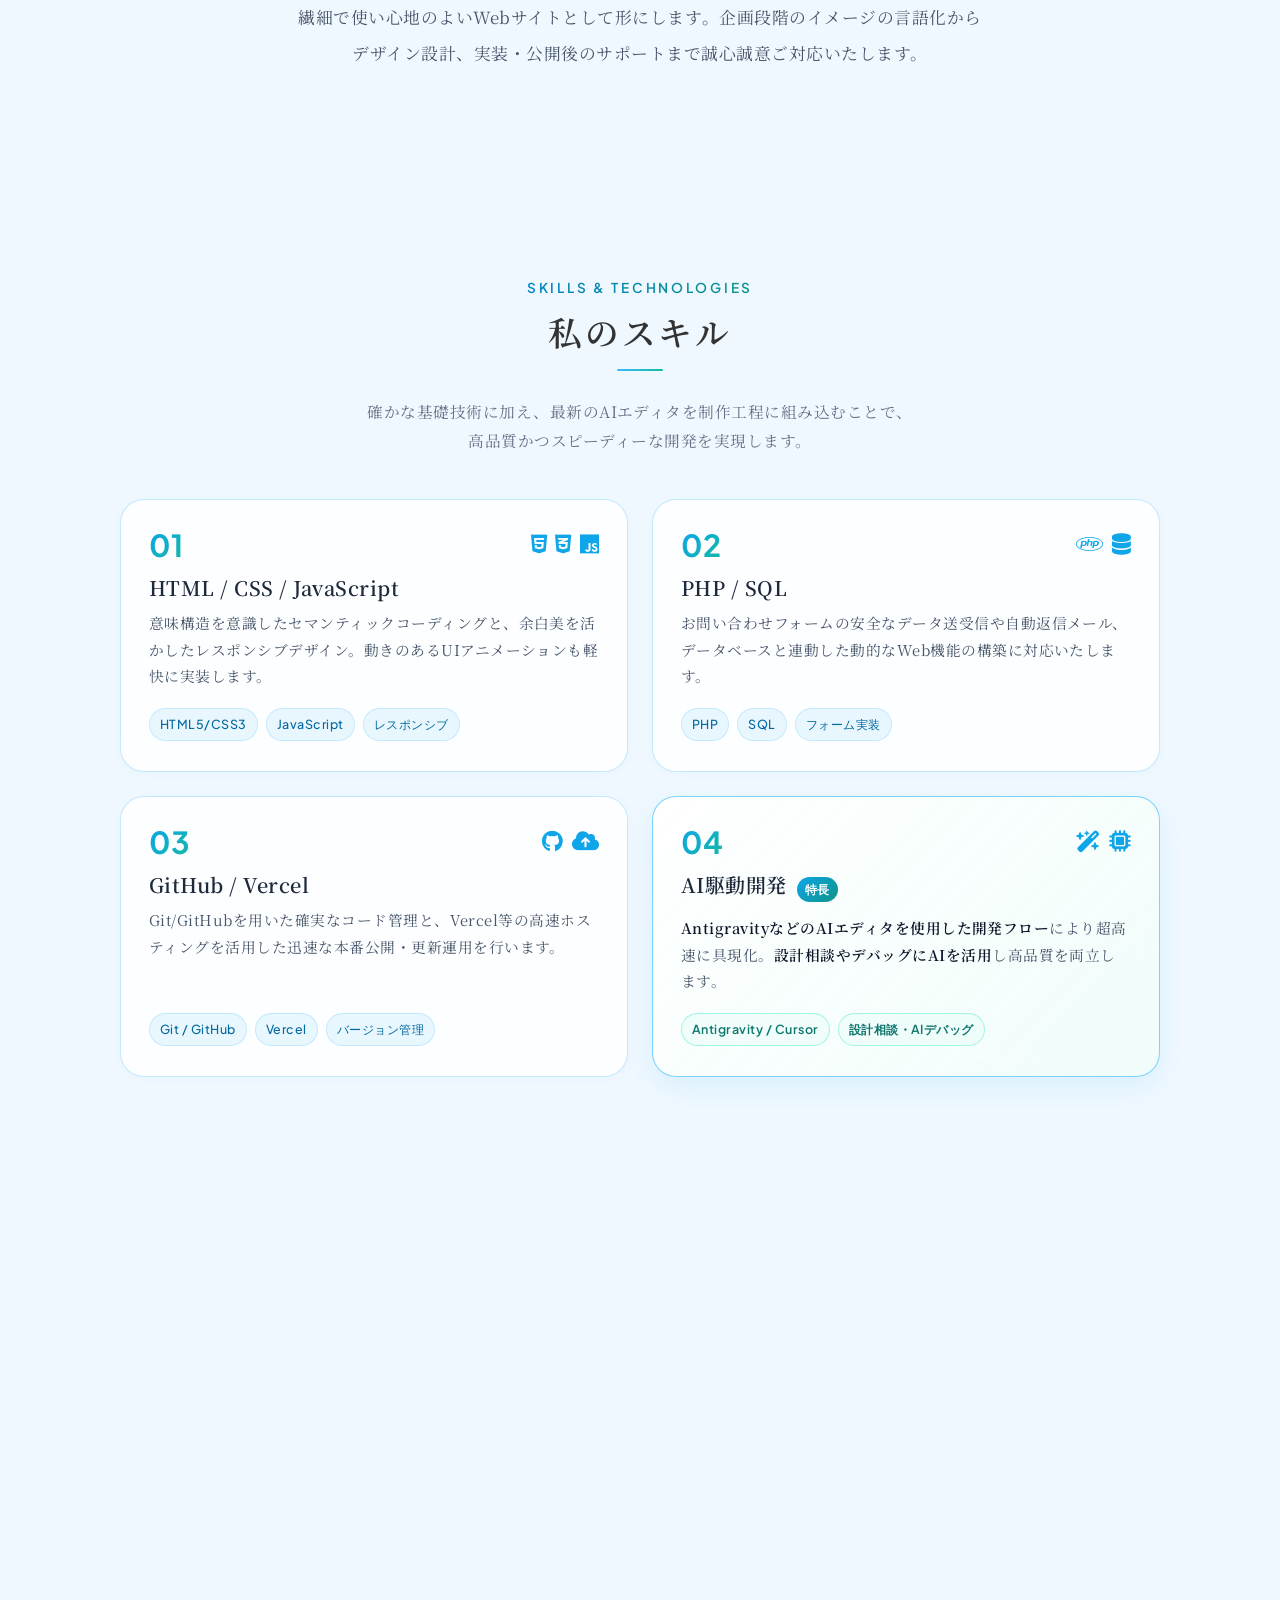
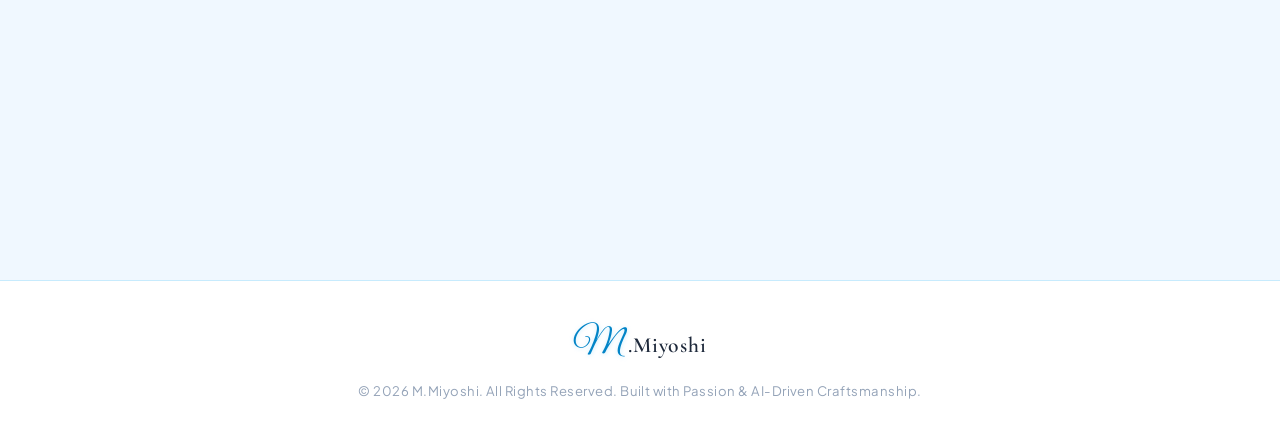
==== commit 6584a12f: "画像保存対策" ====
--- a/index.html
+++ b/index.html
@@ -19,7 +19,7 @@
   <link rel="preload" as="image" href="assets/images/hero_dark_grid.jpg?v=20260906i">
 
   <!-- スタイルシートの読み込み（キャッシュバスティング付き） -->
-  <link rel="stylesheet" href="style.css?v=20260907d">
+  <link rel="stylesheet" href="style.css?v=20260907f">
 </head>
 <body>
 
@@ -111,10 +111,10 @@
           <div class="title-line"></div>
         </div>
 
-        <!-- 自己紹介プロフィールイラスト（Googleアカウント風の丸型くり抜きアイコン） -->
-        <div class="about-avatar-wrap fade-in">
-          <div class="about-avatar">
-            <img src="assets/images/about_me.jpg" alt="M.Miyoshi プロフィールイラスト" class="about-avatar-img" width="270" height="270" loading="lazy">
+        <!-- 自己紹介プロフィールイラスト（Googleアカウント風の丸型くり抜きアイコン・長押しメニュー防止） -->
+        <div class="about-avatar-wrap fade-in" oncontextmenu="return false;">
+          <div class="about-avatar" oncontextmenu="return false;">
+            <img src="assets/images/about_me.jpg" alt="M.Miyoshi プロフィールイラスト" class="about-avatar-img" width="270" height="270" loading="lazy" draggable="false" oncontextmenu="return false;">
           </div>
         </div>
 
@@ -739,6 +739,6 @@
   </div>
 
   <!-- スクリプトの読み込み（キャッシュバスティング付き） -->
-  <script src="script.js?v=20260906s"></script>
+  <script src="script.js?v=20260907a"></script>
 </body>
 </html>
--- a/style.css
+++ b/style.css
@@ -586,6 +586,10 @@
   justify-content: center;
   align-items: center;
   margin: 0 auto 40px; /* セクション見出しテキストとの間の心地よい余白 */
+  pointer-events: none; /* Android/iOSでの領域全体のタップ・長押し誤作動を完全防止 */
+  -webkit-touch-callout: none;
+  -webkit-user-select: none;
+  user-select: none;
 }
 
 /* Googleアカウント風の丸型くり抜きアバターコンテナ（静的な埋め込み設定・丸枠サイズ拡大） */
@@ -601,6 +605,14 @@
   display: flex;
   align-items: center;
   justify-content: center;
+  pointer-events: none;        /* Android ChromeやiOSでのタップ・長押しメニューを完全に抑止 */
+  -webkit-touch-callout: none; /* iOS Safariでの長押しポップアップ（画像検索・被写体切り抜き等）を無効化 */
+  -webkit-user-select: none;   /* iOS/Safariでの選択を無効化 */
+  -moz-user-select: none;      /* Firefoxでの選択を無効化 */
+  -ms-user-select: none;       /* IE/Edgeでの選択を無効化 */
+  user-select: none;           /* 一般ブラウザでの選択を無効化 */
+  -webkit-user-drag: none;     /* ドラッグ操作の無効化 */
+  touch-action: pan-y;         /* 縦スクロール以外のタッチ操作・長押しジェスチャーを防止 */
 }
 
 /* イラスト画像本体（下方向いっぱいに寄せてパーカーの裾を丸枠下端に合わせ、頭上にゆとりを確保） */
@@ -613,6 +625,15 @@
   transform: scale(1.36) translate(-1.2%, 3.5%); /* 左右の完全センタリング＋下方向への配置寄せ（裾を丸枠下端にフィット） */
   background-color: #ffffff; /* イラストの白背景と同化 */
   display: block;
+  pointer-events: none;        /* 画像自体の長押し・タッチ判定を無効化しAndroid/iOSのメニュー・保存を防止 */
+  -webkit-touch-callout: none; /* iOS Safariでの長押しポップアップ（被写体抽出・画像保存メニュー）を完全無効化 */
+  -webkit-user-select: none;   /* 画像の選択を無効化 */
+  -moz-user-select: none;
+  -ms-user-select: none;
+  user-select: none;
+  -webkit-user-drag: none;     /* 画像のドラッグ操作を無効化 */
+  user-drag: none;
+  touch-action: pan-y;         /* スムーズなスクロールを維持しつつ長押しアクションを抑制 */
 }
 
 .about-simple-content {
